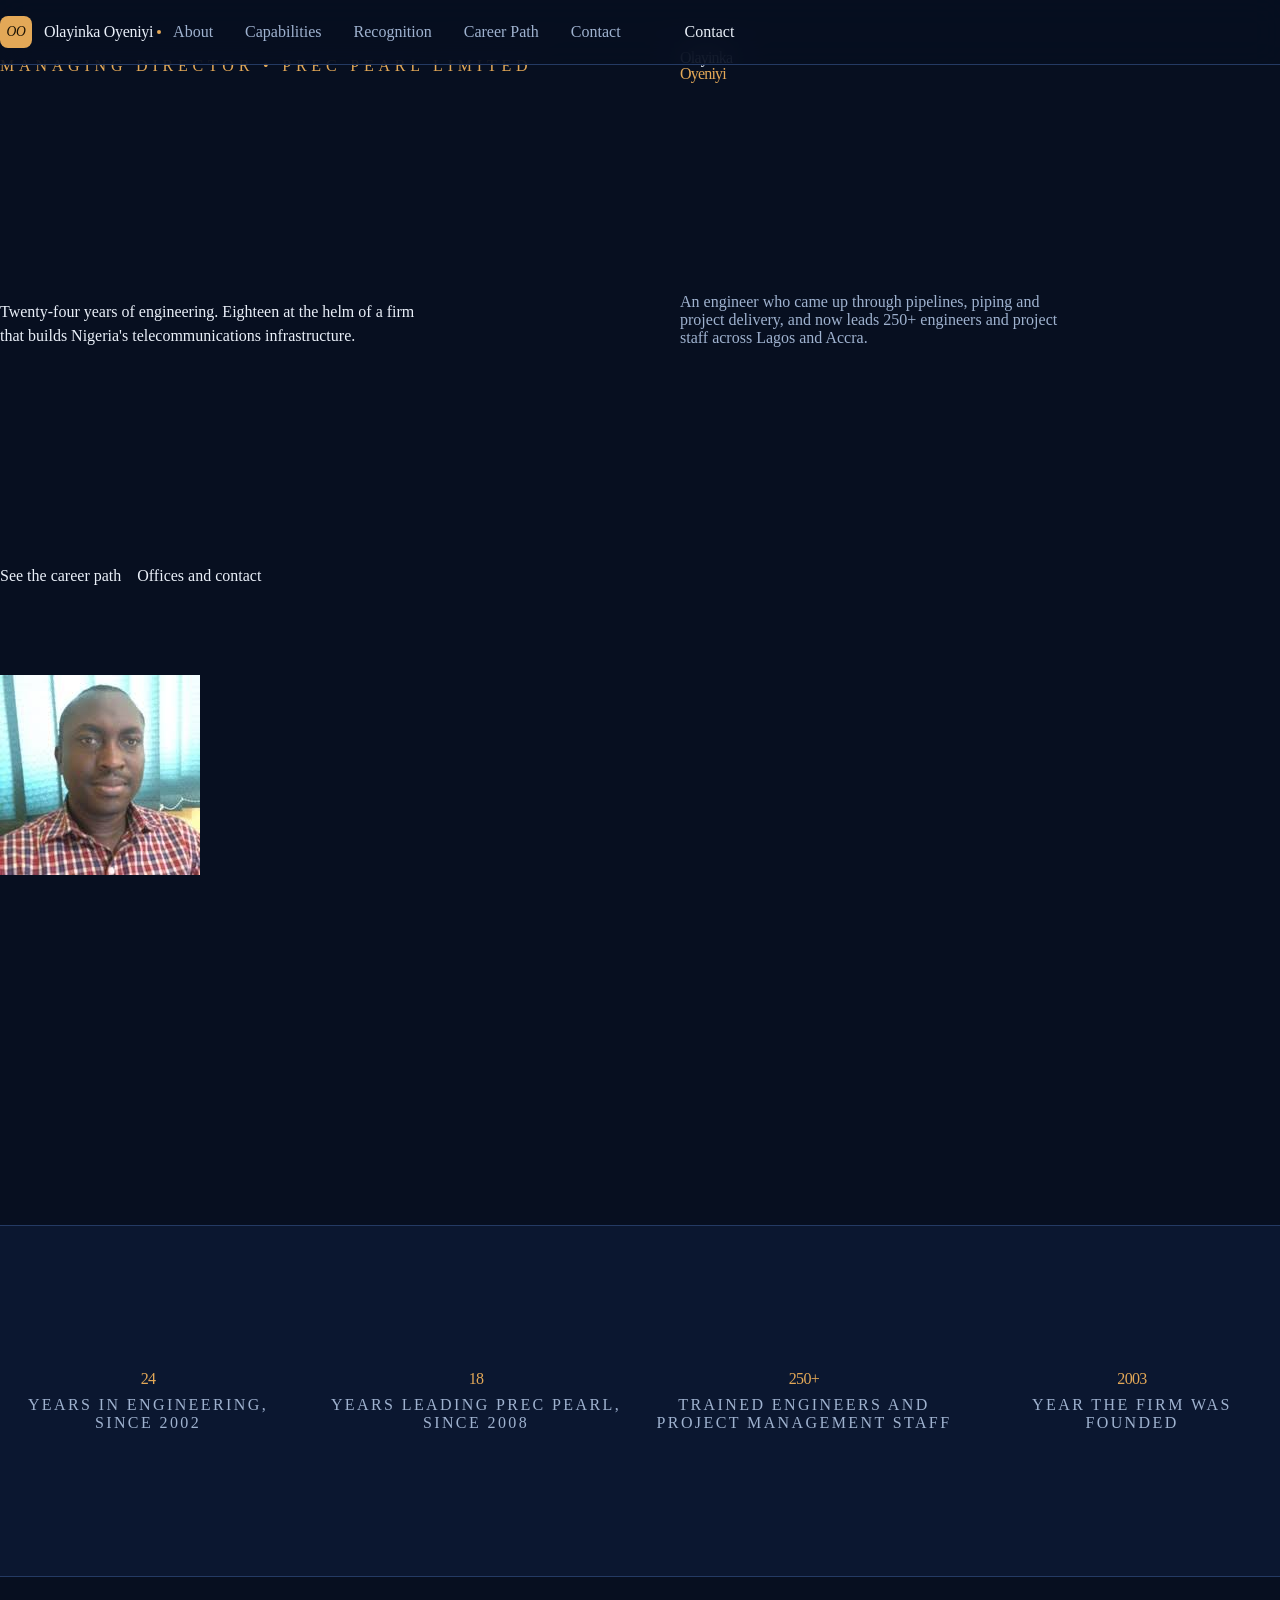
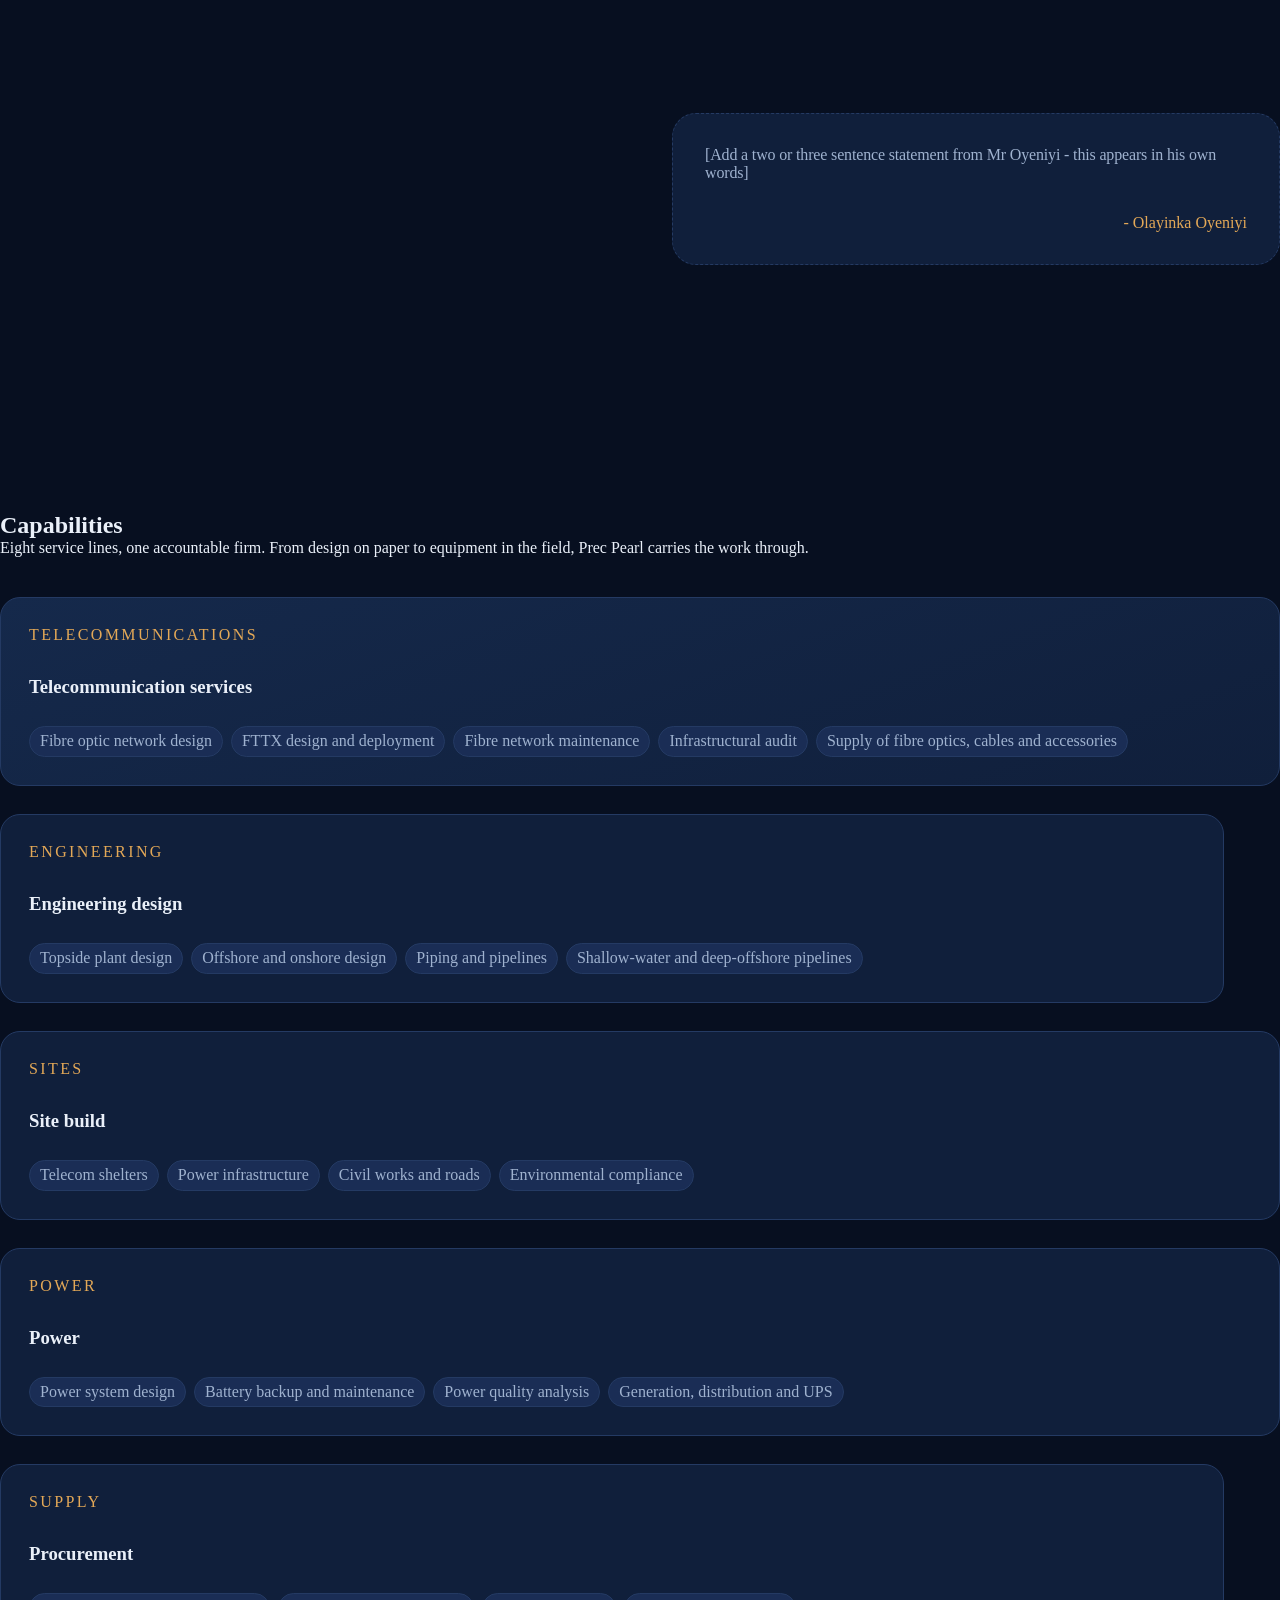
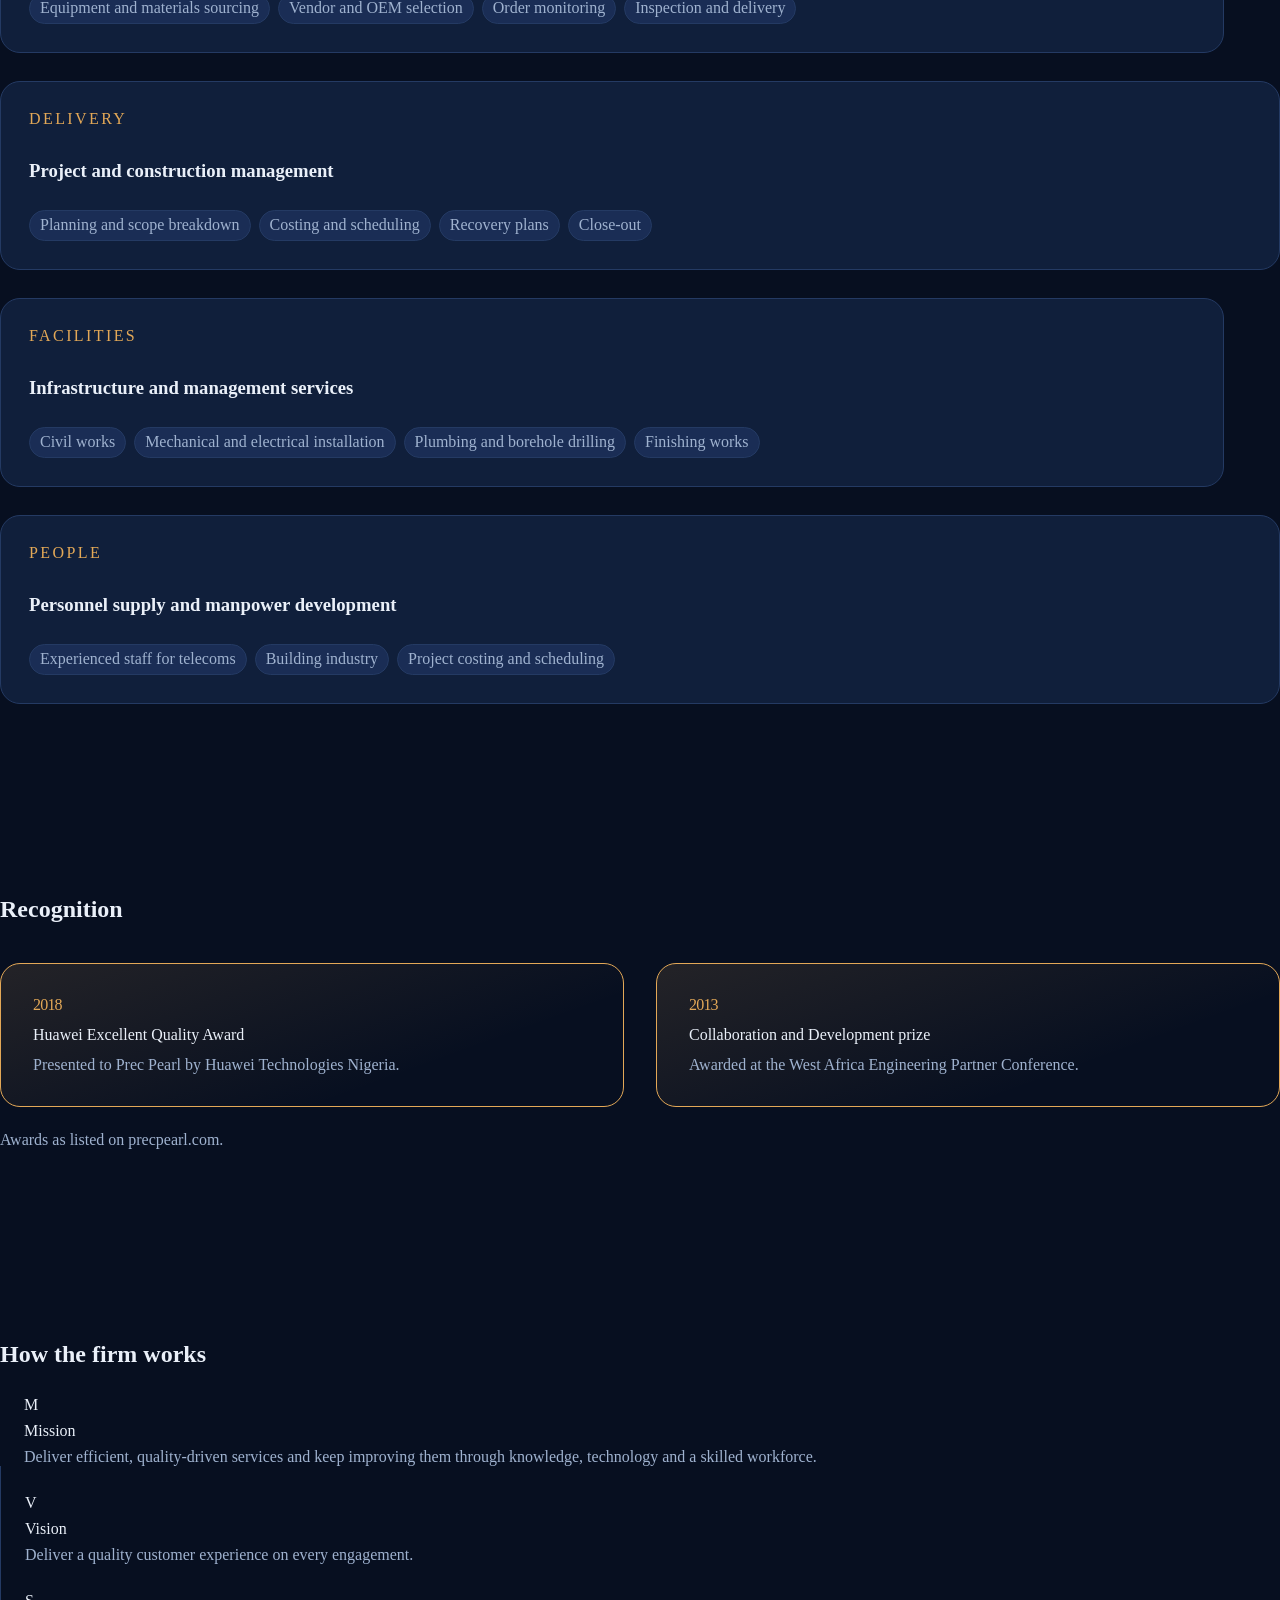
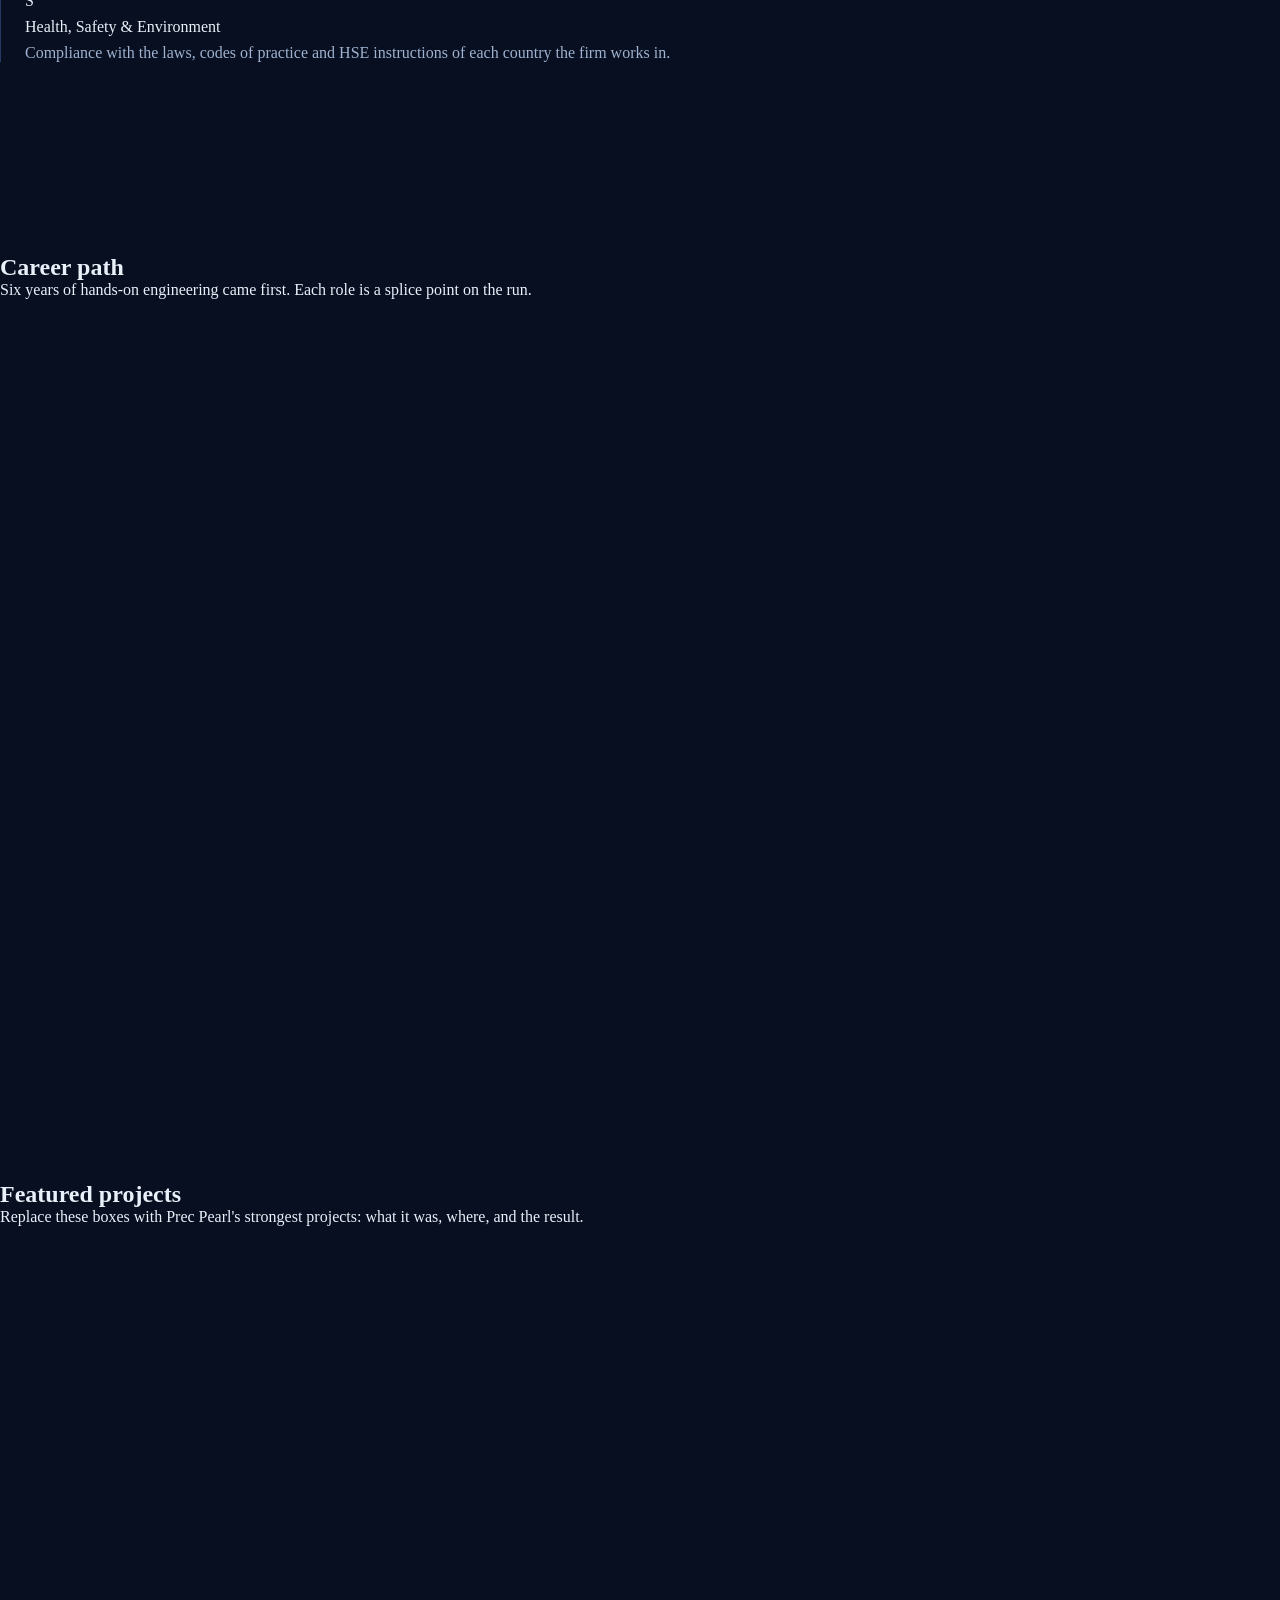
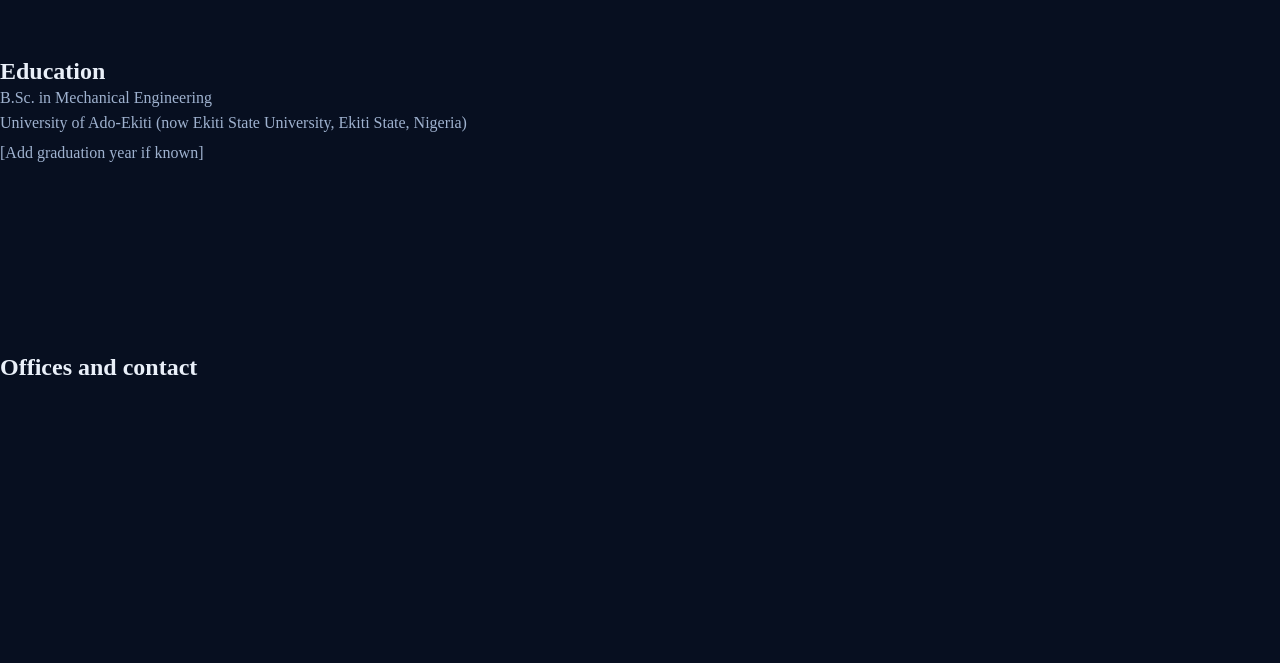
==== index.html @ 696977da "Oyeniyi Portfolio - Premium executive portfolio for Olayinka Oyeniyi, Managing Director of Prec Pear" ====
<!DOCTYPE html>
<html lang="en">
<head>
<meta charset="UTF-8">
<meta name="viewport" content="width=device-width, initial-scale=1.0, viewport-fit=cover">
<title>Olayinka Oyeniyi - Managing Director, Prec Pearl Limited</title>
<meta name="description" content="Olayinka Oyeniyi, Managing Director of Prec Pearl Limited - ISO-certified indigenous Nigerian engineering firm founded in 2003, delivering telecommunications, infrastructure and engineering services">
<link rel="preconnect" href="https://fonts.googleapis.com">
<link rel="preconnect" href="https://fonts.gstatic.com" crossorigin>
<link rel="stylesheet" href="https://fonts.googleapis.com/css2?family=Bricolage+Grotesque:opsz,wght@12..96,500;12..96,700;12..96,800&family=DM+Sans:opsz,wght@9..40,400;9..40,500;9..40,600&family=JetBrains+Mono:wght@400;500&display=swap">
<link rel="stylesheet" href="css/_variables.css">
<link rel="stylesheet" href="css/_base.css">
<link rel="stylesheet" href="css/_layout.css">
</head>
<body>

<!-- Partial: head (included via server-side or build step) -->
<!-- Navigation -->
<header class="site-header">
<nav class="main-nav">
<div class="nav-container">
<a class="nav-brand" href="#home">
<i class="nav-icon">OO</i>Olayinka Oyeniyi
</a>
<ul class="nav-links">
<li><a class="nav-link" href="#about">About</a></li>
<li><a class="nav-link" href="#capabilities">Capabilities</a></li>
<li><a class="nav-link" href="#recognition">Recognition</a></li>
<li><a class="nav-link" href="#career">Career Path</a></li>
<li><a class="nav-link" href="#contact">Contact</a></li>
</ul>
<a class="btn-primary nav-cta" href="#contact">Contact</a>
</div>
</nav>
<div class="scroll-progress"></div>
</header>

<!-- Partial: body (included via server-side or build step) -->

<!-- Hero Section -->
<section class="hero" id="home">
<div class="hero-container">
<div class="hero-badge">Managing Director &bull; Prec Pearl Limited</div>
<h1 class="hero-name">
<span class="name-part">Olayinka</span>
<span class="name-part">Oyeniyi</span>
</h1>
<p class="hero-statement">
Twenty-four years of engineering. Eighteen at the helm of a firm that builds Nigeria's telecommunications infrastructure.
</p>
<p class="hero-role">
An engineer who came up through pipelines, piping and project delivery, and now leads 250+ engineers and project staff across Lagos and Accra.
</p>
<div class="hero-actions">
<a class="btn-action primary" href="#career">See the career path</a>
<a class="btn-action secondary" href="#contact">Offices and contact</a>
</div>
</div>
<div class="hero-portrait">
<img src="assets/portrait.jpg" alt="Olayinka Oyeniyi" loading="lazy">
</div>
</section>

<!-- Figures Band -->
<section class="section figs-band" id="figures">
<div class="section-container">
<div class="figures-grid">
<div class="fig-item">
<b><span data-count="24">24</span></b>
<span class="fig-label">Years in engineering, since 2002</span>
</div>
<div class="fig-item">
<b><span data-count="18">18</span></b>
<span class="fig-label">Years leading Prec Pearl, since 2008</span>
</div>
<div class="fig-item">
<b><span data-count="250">250</span>+</b>
<span class="fig-label">Trained engineers and project management staff</span>
</div>
<div class="fig-item">
<b>2003</b>
<span class="fig-label">Year the firm was founded</span>
</div>
</div>
</div>
</section>

<!-- About Section -->
<section class="section" id="about">
<div class="section-container">
<div class="about-content">
<div class="about-text">
<h2 class="section-subheading">About</h2>
<p>Olayinka Ajibola Oyeniyi began his career in 2002 as a mechanical engineer. Over six years he worked as a project, piping and pipeline engineer across Nigerian oil, gas and energy services companies, then took the lead at <strong>Prec Pearl Limited</strong> in November 2008.</p>
<p>Prec Pearl is an ISO-certified indigenous engineering firm founded in 2003, headquartered in Yaba, Lagos, with an office in Accra, Ghana. It designs, installs, develops and maintains infrastructure, mainly for Nigeria's telecommunications sector.</p>
</div>
<blockquote class="quote-block">
<p class="quote-text">[Add a two or three sentence statement from Mr Oyeniyi - this appears in his own words]</p>
<p class="quote-attribution">- Olayinka Oyeniyi</p>
</blockquote>
</div>
<div class="about-visual">
<div class="portrait-card">
<span class="portrait-initial large">OO</span>
<div class="portrait-badge">Olayinka Oyeniyi<br>Managing Director &middot; Prec Pearl</div>
</div>
</div>
</div>
</section>

<!-- Capabilities Section -->
<section class="section capabilities" id="capabilities">
<div class="section-container">
<h2 class="section-subheading">Capabilities</h2>
<p class="section-lead">Eight service lines, one accountable firm. From design on paper to equipment in the field, Prec Pearl carries the work through.</p>
<div class="bento-grid">
<article class="cap-card cap-lead w7">
<span class="cap-tag">Telecommunications</span>
<h3>Telecommunication services</h3>
<ul class="cap-chips">
<li>Fibre optic network design</li>
<li>FTTX design and deployment</li>
<li>Fibre network maintenance</li>
<li>Infrastructural audit</li>
<li>Supply of fibre optics, cables and accessories</li>
</ul>
</article>
<article class="cap-card w5">
<span class="cap-tag">Engineering</span>
<h3>Engineering design</h3>
<ul class="cap-chips">
<li>Topside plant design</li>
<li>Offshore and onshore design</li>
<li>Piping and pipelines</li>
<li>Shallow-water and deep-offshore pipelines</li>
</ul>
</article>
<article class="cap-card w7">
<span class="cap-tag">Sites</span>
<h3>Site build</h3>
<ul class="cap-chips">
<li>Telecom shelters</li>
<li>Power infrastructure</li>
<li>Civil works and roads</li>
<li>Environmental compliance</li>
</ul>
</article>
<article class="cap-card w7">
<span class="cap-tag">Power</span>
<h3>Power</h3>
<ul class="cap-chips">
<li>Power system design</li>
<li>Battery backup and maintenance</li>
<li>Power quality analysis</li>
<li>Generation, distribution and UPS</li>
</ul>
</article>
<article class="cap-card w5">
<span class="cap-tag">Supply</span>
<h3>Procurement</h3>
<ul class="cap-chips">
<li>Equipment and materials sourcing</li>
<li>Vendor and OEM selection</li>
<li>Order monitoring</li>
<li>Inspection and delivery</li>
</ul>
</article>
<article class="cap-card w7">
<span class="cap-tag">Delivery</span>
<h3>Project and construction management</h3>
<ul class="cap-chips">
<li>Planning and scope breakdown</li>
<li>Costing and scheduling</li>
<li>Recovery plans</li>
<li>Close-out</li>
</ul>
</article>
<article class="cap-card w5">
<span class="cap-tag">Facilities</span>
<h3>Infrastructure and management services</h3>
<ul class="cap-chips">
<li>Civil works</li>
<li>Mechanical and electrical installation</li>
<li>Plumbing and borehole drilling</li>
<li>Finishing works</li>
</ul>
</article>
<article class="cap-card w7">
<span class="cap-tag">People</span>
<h3>Personnel supply and manpower development</h3>
<ul class="cap-chips">
<li>Experienced staff for telecoms</li>
<li>Building industry</li>
<li>Project costing and scheduling</li>
</ul>
</article>
</div>
</section>

<!-- Recognition Section -->
<section class="section recognition" id="recognition">
<div class="section-container">
<h2 class="section-subheading">Recognition</h2>
<div class="awards-grid">
<article class="award-card">
<span class="award-year">2018</span>
<h3>Huawei Excellent Quality Award</h3>
<p>Presented to Prec Pearl by Huawei Technologies Nigeria.</p>
</article>
<article class="award-card">
<span class="award-year">2013</span>
<h3>Collaboration and Development prize</h3>
<p>Awarded at the West Africa Engineering Partner Conference.</p>
</article>
</div>
<p class="award-note">Awards as listed on precpearl.com.</p>
</div>
</section>

<!-- Principles Section -->
<section class="section principles" id="principles">
<div class="section-container">
<h2 class="section-subheading">How the firm works</h2>
<div class.principles-grid>
<div class="principle-card">
<span class="principle-icon">M</span>
<h3>Mission</h3>
<p>Deliver efficient, quality-driven services and keep improving them through knowledge, technology and a skilled workforce.</p>
</div>
<div class="principle-card">
<span class="principle-icon">V</span>
<h3>Vision</h3>
<p>Deliver a quality customer experience on every engagement.</p>
</div>
<div class="principle-card">
<span class="principle-icon">S</span>
<h3>Health, Safety & Environment</h3>
<p>Compliance with the laws, codes of practice and HSE instructions of each country the firm works in.</p>
</div>
</div>
</section>

<!-- Career Section -->
<section class="section career" id="career">
<div class="section-container">
<h2 class="section-subheading">Career path</h2>
<p class="section-lead">Six years of hands-on engineering came first. Each role is a splice point on the run.</p>
<div class="career-timeline">
<article class="timeline-node current">
<time>Nov 2008 – Present</time>
<h3>Managing Director, Prec Pearl Limited</h3>
<p>Leads the firm's telecommunications, fibre and engineering work from Lagos and Accra.</p>
</article>
<article class="timeline-node">
<time>Jun 2007 – Aug 2008</time>
<h3>Pipeline Engineer, Global Oceon</h3>
</article>
<article class="timeline-node">
<time>Apr 2006 – May 2007</time>
<h3>Piping Engineer, DeltaAfrik Engineering</h3>
</article>
<article class="timeline-node">
<time>Feb 2004 – Mar 2006</time>
<h3>Project Engineer, Amazon Energy Limited</h3>
</article>
<article class="timeline-node">
<time>Jul 2003 – Feb 2004</time>
<h3>Project Engineer, Expo Oil Ltd</h3>
</article>
<article class="timeline-node">
<time>Jun 2002 – Feb 2003</time>
<h3>Mechanical Engineer, Turnkey Petroleum Services</h3>
</article>
</div>
</section>

<!-- Projects Section -->
<section class="section projects" id="projects">
<div class="section-container">
<h2 class="section-subheading">Featured projects</h2>
<p class="section-lead">Replace these boxes with Prec Pearl's strongest projects: what it was, where, and the result.</p>
<div class="projects-grid">
<article class="project-slot placeholder">
<span class="proj-label">Project 1</span>
<h3 class="proj-name">[Project name]</h3>
<p class="proj-desc">[Client, location, scope, and one result with a number, such as kilometres of fibre laid or sites powered.]</p>
</article>
<article class="project-slot placeholder">
<span class="proj-label">Project 2</span>
<h3 class="proj-name">[Project name]</h3>
<p class="proj-desc">[Client, location, scope, and one result with a number.]</p>
</article>
<article class="project-slot placeholder">
<span class="proj-label">Project 3</span>
<h3 class="proj-name">[Project name]</h3>
<p class="proj-desc">[Client, location, scope, and one result with a number.]</p>
</article>
</div>
</section>

<!-- Education Section -->
<section class="section education" id="education">
<div class="section-container">
<h2 class="section-subheading">Education</h2>
<p>B.Sc. in Mechanical Engineering<br>
University of Ado‑Ekiti (now Ekiti State University, Ekiti State, Nigeria)</p>
<p class="education-note">[Add graduation year if known]</p>
</div>
</section>

<!-- Contact Section -->
<section class="section contact" id="contact">
<div class="section-container">
<h2 class="section-subheading">Offices and contact</h2>
<div class="contact-grid">
<div class="contact-card">
<h3>Headquarters</h3>
<p>51 Hughes Avenue, Alagomeji, Yaba, Lagos</p>
<p><a class="contact-phone" href="tel:+2348033610488">+234 803 361 0488</a><br><a class="contact-phone" href="tel:+23412932842">+234 01 2932842</a></p>
</div>
<div class="contact-card">
<h3>West Africa office</h3>
<p>1st Floor, Essar Plaza, F 521/1 Fifth Lane, Osu, Accra</p>
<p><a class="contact-phone" href="tel:+233503239384">+233 503 239 384</a></p>
</div>
<div class="contact-details">
<p><strong>Company email:</strong> <a href="mailto:precpearl@precpearl.com">precpearl@precpearl.com</a></p>
<p><strong>Website:</strong> <a href="https://www.precpearl.com/" target="_blank" rel="noopener">precpearl.com</a></p>
</div>
</div>
</section>
</body>
<script src="js/_init.js"></script>
</html>
---- css/_variables.css ----
/* CSS Variables / Design System */
:root {
  /* Colors - Dark mode (primary) */
  --bg: #070f20;
  --bg-alt: #0b1730;
  --panel: #101f3b;
  --panel-hi: #15294b;
  --line: #243a63;
  --fg: #eaf0f9;
  --muted: #9fb2cf;
  --accent: #e3a857;
  --accent-ink: #1b1204;
  --accent-soft: rgba(227, 168, 87, .13);
  --glow: rgba(227, 168, 87, .22);
  --surface: #1a2d55;
  --border: #3a5a8c;

  /* === TYPOGRAPHY SCALE === */
  --type-scale-1: 0.75rem;     /* 12px - captions, meta */
  --type-scale-2: 0.8125rem;  /* 13px - small body */
  --type-scale-3: 0.875rem;   /* 14px - body default */
  --type-scale-4: 1rem;       /* 16px - paragraph base */
  --type-scale-5: 1.125rem;   /* 18px - lead paragraphs */
  --type-scale-6: 1.25rem;    /* 20px - subheadings */
  --type-scale-7: 1.5rem;     /* 24px - section headings */
  --type-scale-8: 1.875rem;   /* 30px - major headings */
  --type-scale-9: 2.25rem;    /* 36px - hero headings */
  --type-scale-10: 3rem;      /* 48px - display headings */

/* Line heights per type scale */
  --line-1: 1.4;              /* captions */
  --line-2: 1.5;              /* small body */
  --line-3: 1.55;             /* body default */
  --line-4: 1.6;              /* paragraph base */
  --line-5: 1.65;             /* lead paragraphs */
  --line-6: 1.7;              /* subheadings */
  --line-7: 1.8;              /* major headings */
  --line-8: 1.9;              /* hero headings */

/* Derived typography classes */
  --type-caption: var(--type-scale-1) var(--line-1);
  --type-body1: var(--type-scale-4) var(--line-4);
  --type-body2: var(--type-scale-3) var(--line-3);
  --type-heading1: var(--type-scale-8) var(--line-7);
  --type-heading2: var(--type-scale-7) var(--line-6);
  --type-heading3: var(--type-scale-6) var(--line-6);

/* Font families */
  --font-display: "Bricolage Grotesque", "Segoe UI", system-ui, sans-serif;
  --font-body: "DM Sans", "Segoe UI", system-ui, sans-serif;
  --font-mono: "JetBrains Mono", ui-monospace, "SFMono-Regular", Menlo, monospace;

/* Layout scales */
  --header-height: 72px;
  --nav-height: 64px;
  --section-padding: 96px 0;

/* Transition */
  --transition-base: .25s cubic-bezier(.22, 1, .36, 1);
  --transition-fast: .15s ease;
  --transition-slow: .6s cubic-bezier(.22, 1, .36, 1);
}

/* Light mode */
@media (color-scheme: light) {
  :root {
    --bg: #f3f6fb;
    --bg-alt: #e8edf5;
    --panel: #ffffff;
    --panel-hi: #f7f9fd;
    --line: #c7d2e3;
    --fg: #0c1a33;
    --muted: #46587a;
    --accent: #8f5300;
    --accent-ink: #ffffff;
    --accent-soft: rgba(143, 83, 0, .1);
    --glow: rgba(143, 83, 0, .16);
    --fg: #0c1a33;
    --surface: #f0f3f8;
    --border: #d0d8e0;
  }
}
---- css/_base.css ----
/* ==========================================================
   Reset & Base
   ========================================================== */
* { box-sizing: border-box; margin: 0; padding: 0; }
html { scroll-behavior: smooth; }
body {
  font: var(--type-scale-3) var(--line-3) var(--font-body);
  background: var(--bg);
  color: var(--fg);
  -webkit-font-smoothing: antialiased;
  overflow-x: hidden;
  color-scheme: dark;
}
a { color: inherit; text-decoration: none; }
:focus-visible { outline: 2px solid var(--accent); outline-offset: 3px; border-radius: 4px; }
img { max-width: 100%; display: block; }

/* ==========================================================
   Utility Classes
   ========================================================== */
.wrap { width: 100%; max-width: 1300px; margin: 0 auto; padding: 0 clamp(16px, 4vw, 32px); }

.type-display1 { font: var(--type-scale-10) var(--line-8); }
.type-display2 { font: var(--type-scale-9) var(--line-8); }
.type-heading1 { font: var(--type-scale-8) var(--line-7); }
.type-heading2 { font: var(--type-scale-7) var(--line-6); }
.type-heading3 { font: var(--type-scale-6) var(--line-6); }
.type-body1 { font: var(--type-scale-4) var(--line-4); }
.type-body2 { font: var(--type-scale-3) var(--line-3); }
.type-caption { font: var(--type-caption); text-transform: uppercase; letter-spacing: .15em; }
.type-meta { font: var(--type-scale-2) var(--line-2); color: var(--muted); }

/* Sections */
.section { padding: var(--section-padding); }
.section .wrap { padding: 0 clamp(20px, 4vw, 32px); }

/* Links */
a:hover { color: var(--accent); }

/* Buttons */
.btn { font: var(--type-scale-5) var(--line-5); padding: 14px 28px; border-radius: 999px; border: 1px solid var(--line); transition: var(--transition-base); display: inline-flex; align-items: center; gap: 8px; }
.btn:hover { transform: translateY(-3px); border-color: var(--accent); }
.btn.primary { background: var(--accent); color: var(--accent-ink); border-color: var(--accent); }
.btn.primary:hover { box-shadow: 0 16px 48px var(--glow); }
.btn.secondary { color: var(--fg); border-color: var(--muted); }
.btn.secondary:hover { color: var(--accent); border-color: var(--accent); }
---- css/_layout.css ----
/* ==========================================================
   Navigation
   ========================================================== */
.site-header {
  position: fixed;
  top: 0;
  width: 100%;
  background: rgba(7, 15, 32, .85);
  backdrop-filter: blur(16px);
  z-index: 1000;
  border-bottom: 1px solid var(--line);
  transition: background var(--transition-base);
}
.site-header.scrolled { background: rgba(7, 15, 32, .95); }
.main-nav { display: flex; height: var(--nav-height); align-items: center; justify-content: space-between; }
.nav-container { display: flex; align-items: center; gap: clamp(12px, 3vw, 20px); }
.nav-brand { font: var(--type-heading2) var(--line-7); letter-spacing: -.02em; display: flex; align-items: center; gap: clamp(8px, 2vw, 12px); position: relative; }
.nav-brand::after {
  content: "";
  position: absolute;
  right: -8px;
  top: 50%;
  transform: translateY(-50%);
  width: 4px;
  height: 4px;
  background: var(--accent);
  border-radius: 50%;
}
.nav-icon { width: 32px; height: 32px; display: grid; place-items: center; background: var(--accent); color: var(--accent-ink); border-radius: 8px; font-size: .85rem; }
.nav-links { display: flex; gap: clamp(24px, 4vw, 32px); list-style: none; }
.nav-link { font: var(--type-body1) var(--line-5); color: var(--muted); position: relative; padding-bottom: 2px; transition: color var(--transition-fast); }
.nav-link::after {
  content: "";
  position: absolute;
  left: 0;
  bottom: -4px;
  width: 0;
  height: 2px;
  background: var(--accent);
  transition: width var(--transition-base);
}
.nav-link:hover { color: var(--fg); }
.nav-link:hover::after { width: 100%; }
.nav-cta { font: var(--type-body1) var(--line-5); padding: 12px 24px; border-radius: 999px; margin-left: clamp(12px, 3vw, 20px); transition: var(--transition-base); }
.nav-cta:hover { background: var(--accent); color: var(--accent-ink); border-color: var(--accent); }

/* Scroll progress */
.scroll-progress {
  position: fixed;
  top: 0;
  left: 0;
  height: 3px;
  background: var(--accent);
  z-index: 999;
  width: 0%;
  transition: width .1s ease-out;
}

/* ==========================================================
   Hero Section
   ========================================================== */
.hero { padding-top: env(safe-area-inset-top, 72px); overflow: hidden; position: relative; }
.hero::before { content: ""; position: absolute; inset: 0; background: var(--bg); z-index: -1; }
.hero-container {
  min-height: 75vh;
  display: grid;
  grid-template-columns: 1fr 1fr;
  gap: clamp(40px, 8vw, 80px);
  align-items: center;
  padding-bottom: 40px;
}
.hero-badge { font: var(--type-caption); letter-spacing: .3em; text-transform: uppercase; color: var(--accent); margin-bottom: clamp(20px, 4vw, 32px); display: inline-block; }
.hero-name { font: var(--type-heading1) var(--line-8); letter-spacing: -.05em; margin-bottom: clamp(24px, 5vw, 32px); line-height: 1; }
.hero-name .name-part { display: block; }
.hero-name .name-part:last-child { color: var(--accent); }
.hero-statement { font: var(--type-body1) var(--line-5); max-width: clamp(40ch, 70%, 52ch); margin-bottom: clamp(24px, 4vw, 32px); line-height: 1.5; }
.hero-role { font: var(--type-body2) var(--line-4); color: var(--muted); max-width: clamp(42ch, 65%, 56ch); margin-bottom: clamp(32px, 5vw, 40px); }
.hero-actions { display: flex; gap: clamp(12px, 3vw, 16px); flex-wrap: wrap; }
.hero-portrait { position: relative; aspect-ratio: 4 / 5; max-width: clamp(360px, 60vw, 440px); justify-self: end; }
.portrait-initial { font: var(--type-heading1) var(--line-8); letter-spacing: -.08em; color: transparent; -webkit-text-stroke: 2px var(--accent); width: 100%; height: 100%; object-fit: cover; }
.portrait-badge { position: absolute; bottom: 0; left: 50%; transform: translateX(-50%); border-radius: clamp(16px, 4vw, 22px); background: linear-gradient(160deg, var(--panel-hi), var(--panel)); border: 1px solid var(--line); padding: clamp(12px, 3vw, 20px) clamp(16px, 4vw, 24px); backdrop-filter: blur(10px); font: var(type-body1) var(--line-4); text-align: center; min-width: 180px; }
.portrait-badge b { display: block; color: var(--fg); }

/* ==========================================================
   Figures Band
   ========================================================== */
.figs-band { background: var(--bg-alt); border-top: 1px solid var(--line); border-bottom: 1px solid var(--line); }
.figures-grid { display: grid; grid-template-columns: repeat(auto-fit, minmax(clamp(140px, 20vw, 180px), 1fr)); gap: clamp(24px, 4vw, 32px); padding: clamp(32px, 6vw, 48px) 0; }
.fig-item { text-align: center; }
.fig-item b { font: var(--type-heading1) var(--line-8); letter-spacing: -.04em; color: var(--accent); display: block; margin-bottom: clamp(4px, 1vw, 8px); }
.fig-label { font: var(--type-caption); color: var(--muted); text-transform: uppercase; letter-spacing: .15em; margin-top: 4px; }

/* ==========================================================
   About Section
   ========================================================== */
.about-content { display: grid; grid-template-columns: 1fr 1fr; gap: clamp(40px, 6vw, 64px); align-items: start; }
.about-content > * { opacity: 0; transform: translateY(20px); transition: var(--transition-base); }
.about-content.loaded > * { opacity: 1; transform: none; }
.about-text h2 { font: var(--type-heading2) var(--line-6); margin-bottom: clamp(20px, 3vw, 28px); color: var(--fg); }
.about-text h2 span { color: var(--accent); }
.about-text p { font: var(--type-body1) var(--line-4); margin-bottom: 20px; color: var(--muted); line-height: 1.7; }
.about-text p:last-child { margin-bottom: 0; }
.quote-block { margin-top: clamp(32px, 5vw, 40px); padding: clamp(24px, 4vw, 32px); background: var(--panel); border: 1px dashed var(--line); border-radius: clamp(18px, 4vw, 24px); display: grid; gap: clamp(16px, 3vw, 20px); align-content: start; }
.quote-text { font: var(--type-body1) var(--line-4); letter-spacing: -.01em; color: var(--muted); }
.quote-attribution { text-align: right; font: var(--type-body2) var(--line-3); color: var(--accent); margin-top: 12px; }
.portrait-card { text-align: center; opacity: 0; transform: translateY(20px); transition: var(--transition-base); }
.portrait-card.loaded { opacity: 1; transform: none; }
.portrait-initial.large { font: var(--type-heading1) var(--line-8); }
.portrait-badge { margin: 0 auto; min-width: 200px; }

/* ==========================================================
   Capabilities
   ========================================================== */
.bento-grid { display: grid; grid-template-columns: repeat(auto-fit, minmax(clamp(280px, 35vw, 340px), 1fr)); gap: clamp(20px, 4vw, 28px); margin-top: clamp(32px, 5vw, 40px); }
.cap-card { background: var(--panel); border: 1px solid var(--line); border-radius: clamp(16px, 4vw, 20px); padding: clamp(24px, 4vw, 28px); display: grid; gap: clamp(12px, 3vw, 16px); align-content: start; opacity: 0; transform: translateY(20px) scale(0.98); transition: var(--transition-base); }
.cap-card:hover { transform: translateY(-6px) scale(1.02); border-color: var(--accent); box-shadow: 0 20px 56px -12px var(--glow); }
.cap-card.w7 { grid-column: span 7; }
.cap-card.w5 { grid-column: span 5; }
.cap-card.cap-lead { background: linear-gradient(160deg, var(--panel-hi), var(--panel)); }
.cap-tag { font: var(--type-caption); letter-spacing: .15em; color: var(--accent); text-transform: uppercase; margin-bottom: clamp(12px, 3vw, 16px); display: inline-block; }
.cap-chips { display: flex; flex-wrap: wrap; gap: clamp(4px, 1vw, 8px); margin-top: 12px; padding: 0; list-style: none; }
.cap-chips li { font-size: var(--type-caption); color: var(--muted); background: var(--surface); border: 1px solid var(--line); border-radius: 999px; padding: 4px 10px; line-height: 1.3; }

/* ==========================================================
   Recognition
   ========================================================== */
.awards-grid { display: grid; grid-template-columns: repeat(auto-fit, minmax(clamp(260px, 40vw, 320px), 1fr)); gap: clamp(24px, 4vw, 32px); margin-top: clamp(32px, 5vw, 40px); }
.award-card { background: linear-gradient(160deg, var(--accent-soft), transparent 70%); border: 1px solid var(--accent); border-radius: clamp(16px, 4vw, 20px); padding: clamp(28px, 4vw, 32px); display: grid; gap: 12px; opacity: 0; transform: translateY(20px) scale(0.95); transition: var(--transition-base); }
.award-card:hover { transform: translateY(-4px) scale(1.02); }
.award-year { font: var(--type-heading1) var(--line-8); letter-spacing: -.05em; color: var(--accent); display: block; }
.award-card h3 { font: var(--type-body2) var(--line-4); }
.award-card p { color: var(--muted); font-size: var(--type-caption); }
.award-note { margin-top: clamp(20px, 3vw, 24px); font: var(--type-caption); color: var(--muted); }

/* ==========================================================
   Principles
   ========================================================== */
.principles-grid { display: grid; grid-template-columns: repeat(auto-fit, minmax(clamp(240px, 30vw, 280px), 1fr)); gap: 0; border-top: 1px solid var(--line); padding-top: 24px; }
.principle-card { padding: 28px 24px 0; display: grid; gap: 8px; align-content: start; opacity: 0; transform: translateY(16px) scale(0.96); transition: var(--transition-base); }
.principle-card:hover { transform: translateY(-4px) scale(1.02); }
.principle-card + div { border-left: 1px solid var(--line); padding-left: 24px; }
.principle-card h3 { font: var(--type-body2) var(--line-4); color: var(--fg); }
.principle-card p { color: var(--muted); font-size: var(--type-caption); }

/* ==========================================================
   Career Timeline
   ========================================================== */
.career-timeline { max-width: 960px; margin: 0 auto; position: relative; padding-left: 40px; opacity: 0; transform: translateY(20px) scale(0.98); transition: var(--transition-base); }
.career-timeline.loaded { opacity: 1; transform: none; }
.career-timeline::before { content: ""; position: absolute; left: 20px; top: 0; bottom: 0; width: 2px; background: linear-gradient(var(--accent), var(--line) 22%, var(--line)); }
.timeline-node { position: relative; margin-bottom: 36px; padding-bottom: 28px; opacity: 0; transform: translateY(16px) scale(0.96); transition: var(--transition-base); }
.timeline-node.current { animation: pulse-node 2s ease-in-out infinite; }
.timeline-node.current::before { content: ""; position: absolute; left: -26px; top: 8px; width: 14px; height: 14px; border-radius: 50%; background: var(--accent); box-shadow: 0 0 0 8px var(--accent-soft); }
.timeline-node time { font: var(--type-caption); letter-spacing: .1em; color: var(--muted); text-transform: uppercase; display: block; margin-bottom: 12px; }
.timeline-node h3 { font: var(--type-body2) var(--line-4); }
.timeline-node p { color: var(--muted); font-size: var(--type-caption); }
@keyframes pulse-node { 0%, 100% { opacity: 1; } 50% { opacity: .7; } }

/* ==========================================================
   Projects
   ========================================================== */
.projects-grid { display: grid; grid-template-columns: repeat(auto-fit, minmax(clamp(280px, 45vw, 360px), 1fr)); gap: 24px; margin-top: clamp(32px, 5vw, 40px); opacity: 0; transform: translateY(20px); transition: var(--transition-base); }
.projects-grid.loaded { opacity: 1; transform: none; }
.project-slot { border: 1.5px dashed var(--line); border-radius: clamp(16px, 4vw, 20px); padding: 32px 24px; display: grid; gap: 12px; align-content: start; min-height: 200px; opacity: 0; transform: translateY(12px) scale(0.98); transition: var(--transition-base); }
.project-slot:hover { border-color: var(--accent); }
.project-slot .proj-label { font: var(--type-caption); color: var(--muted); text-transform: uppercase; letter-spacing: .1em; margin-bottom: 8px; }
.project-slot .proj-name { font: var(--type-body2) var(--line-4); margin-bottom: 8px; }
.project-slot .proj-desc { color: var(--muted); font-size: var(--type-caption); line-height: 1.5; }

/* ==========================================================
   Education
   ========================================================== */
.education { max-width: 600px; }
.education p { font: var(--type-body1) var(--line-4); color: var(--muted); line-height: 1.6; }
.education p br { display: block; margin-top: 8px; }
.education .education-note { font: italic var(--type-caption); color: var(--muted); margin-top: 8px; }

/* ==========================================================
   Contact
   ========================================================== */
.contact-grid { display: grid; grid-template-columns: 2fr 1fr 1fr; gap: clamp(32px, 5vw, 40px); margin-top: clamp(32px, 5vw, 40px); opacity: 0; transform: translateY(20px); transition: var(--transition-base); }
.contact-grid.loaded { opacity: 1; transform: none; }
.contact-card h3 { font: var(--type-heading2) var(--line-6); color: var(--fg); margin-bottom: 20px; }
.contact-card p { font: var(--type-body1) var(--line-4); color: var(--muted); margin-bottom: 16px; line-height: 1.6; }
.contact-card a.contact-phone { color: var(--fg); word-break: break-all; font: var(--type-body1); }
.contact-details p { margin-bottom: 12px; display: flex; align-items: center; gap: 8px; }
.contact-details a { color: var(--accent); word-break: break-all; font: var(--type-body1); }
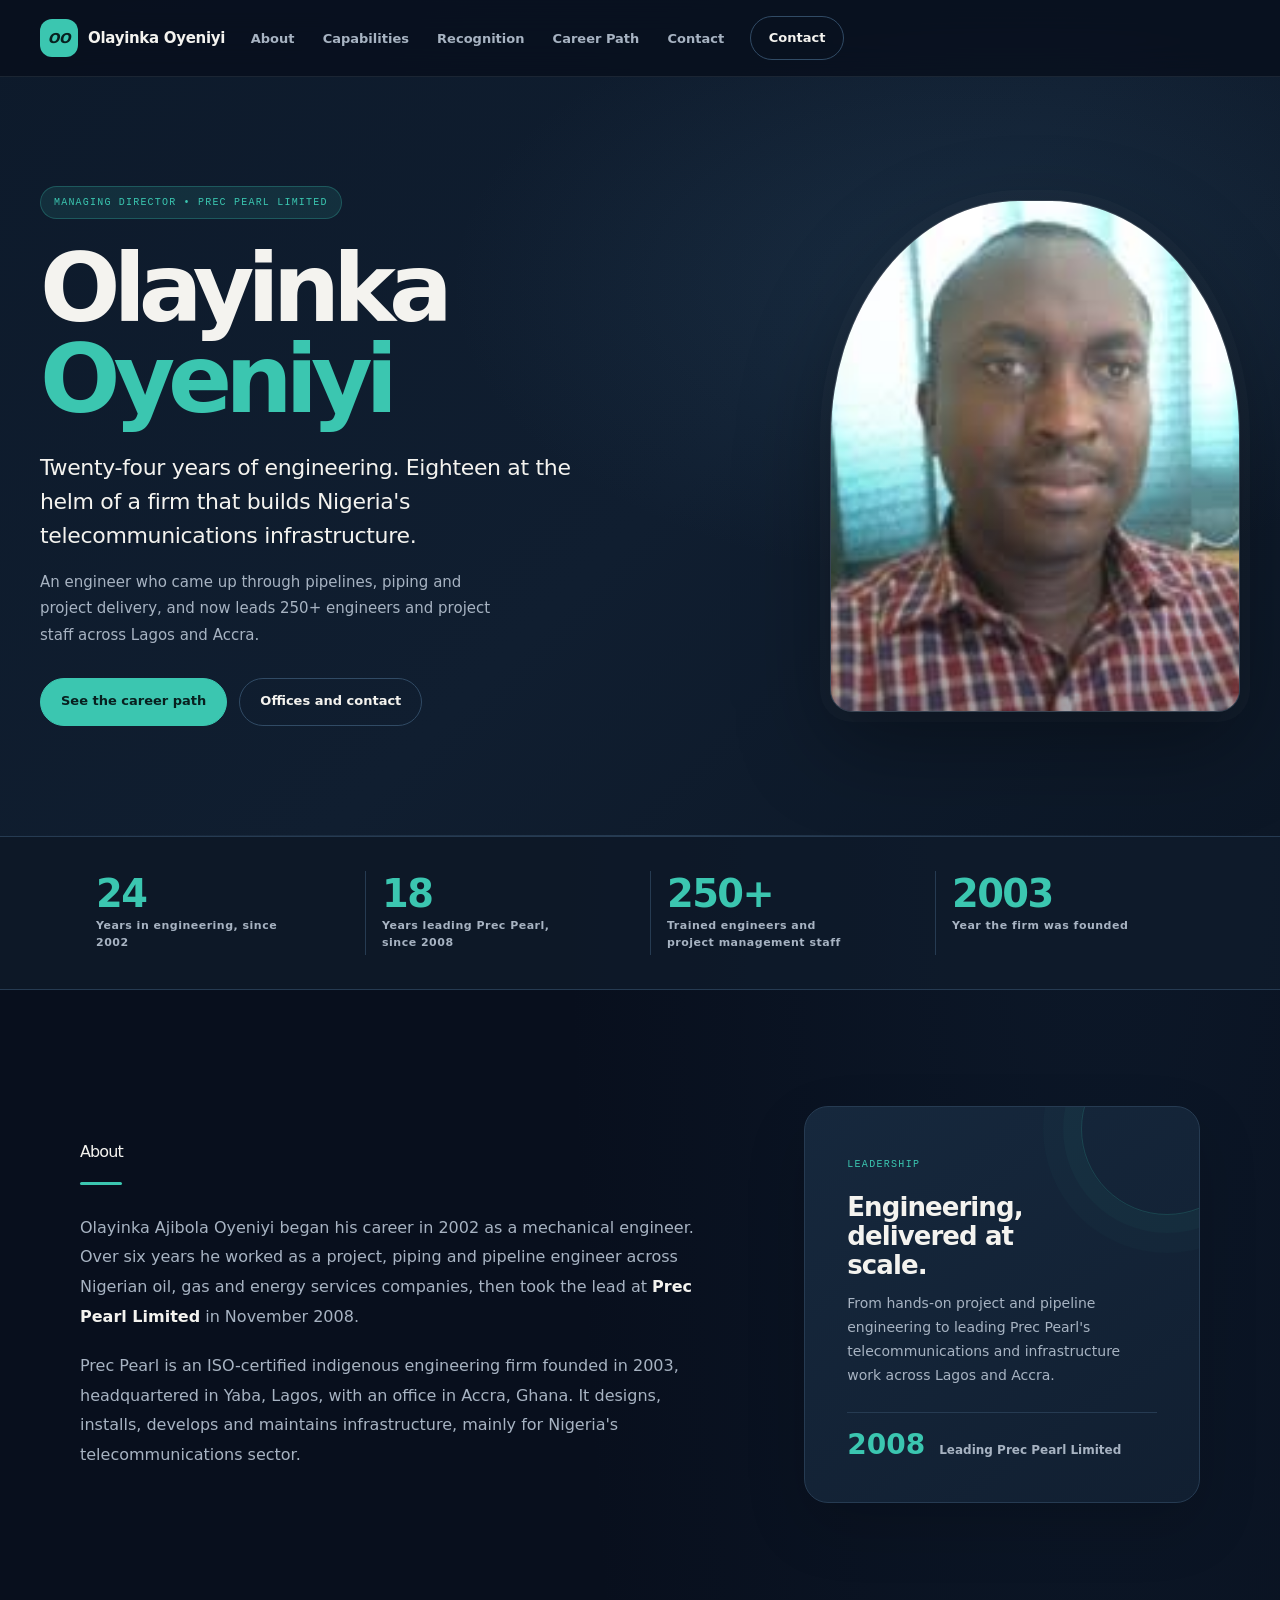
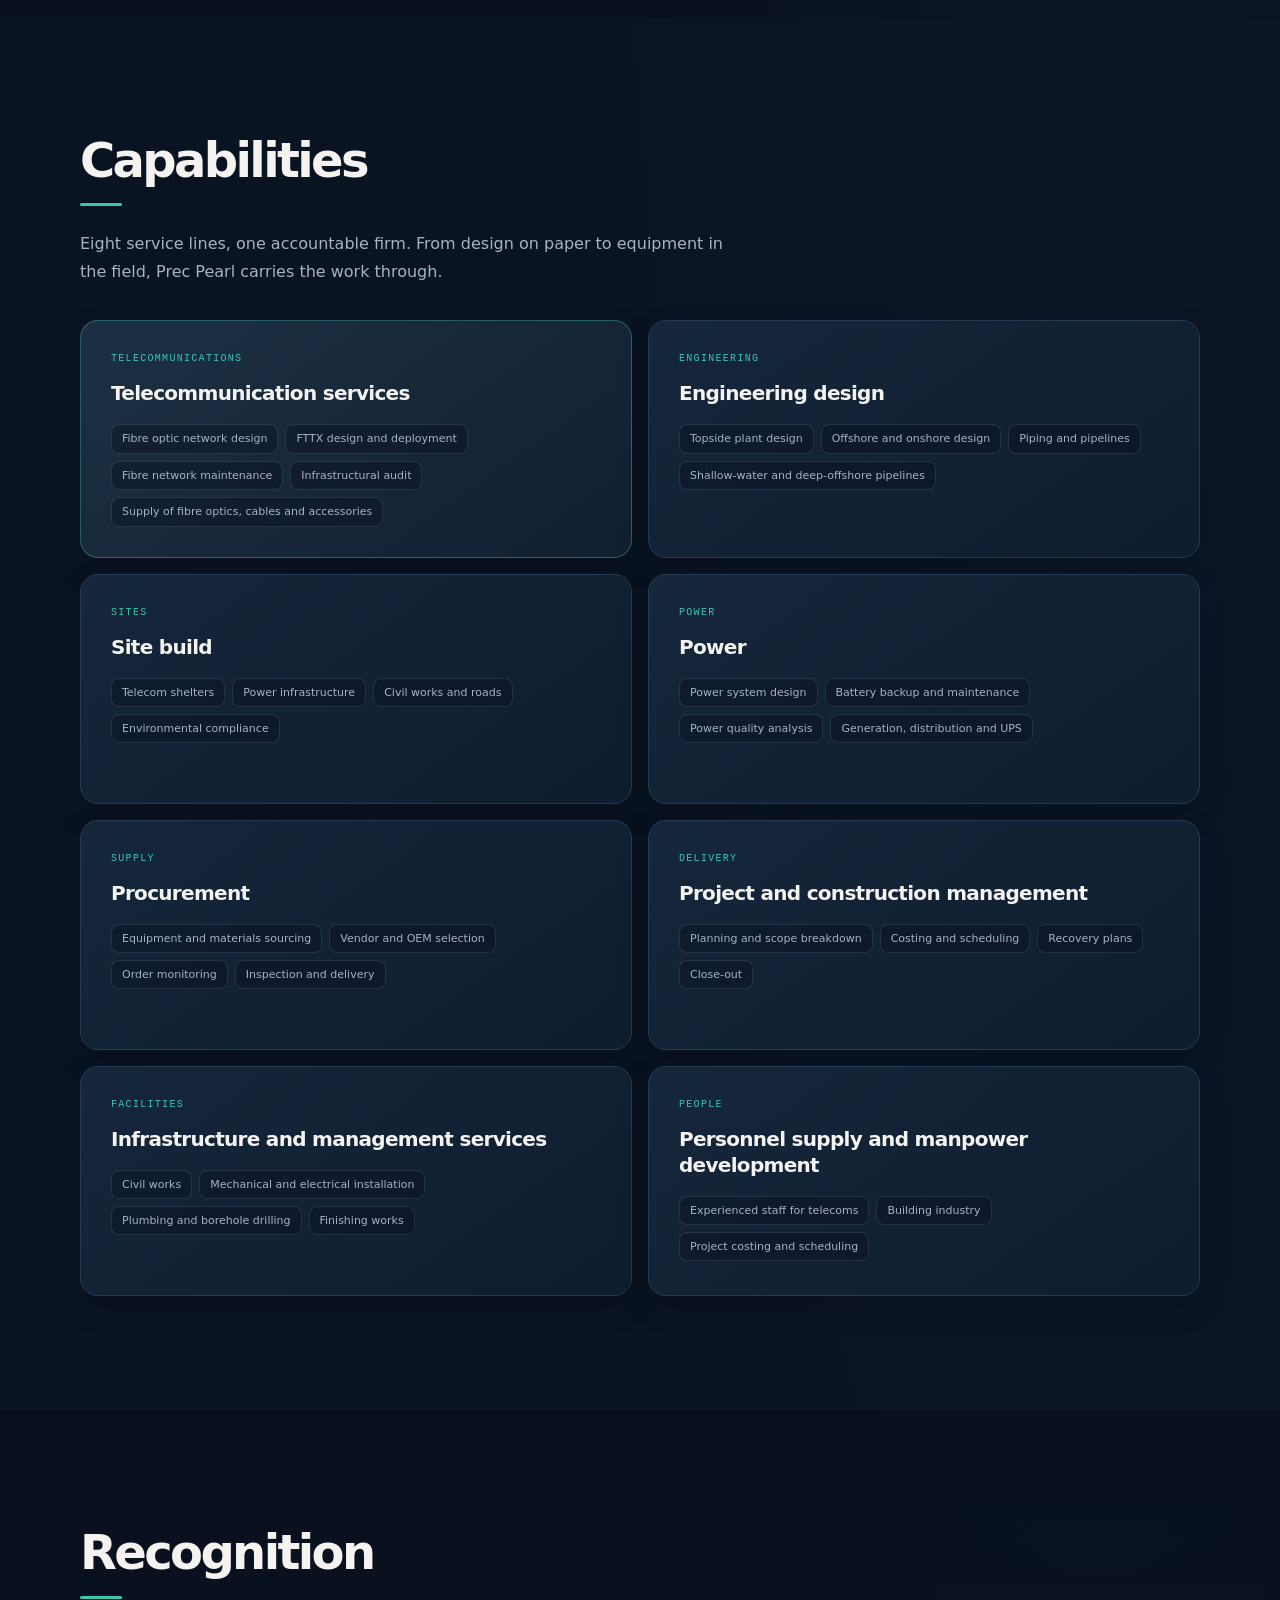
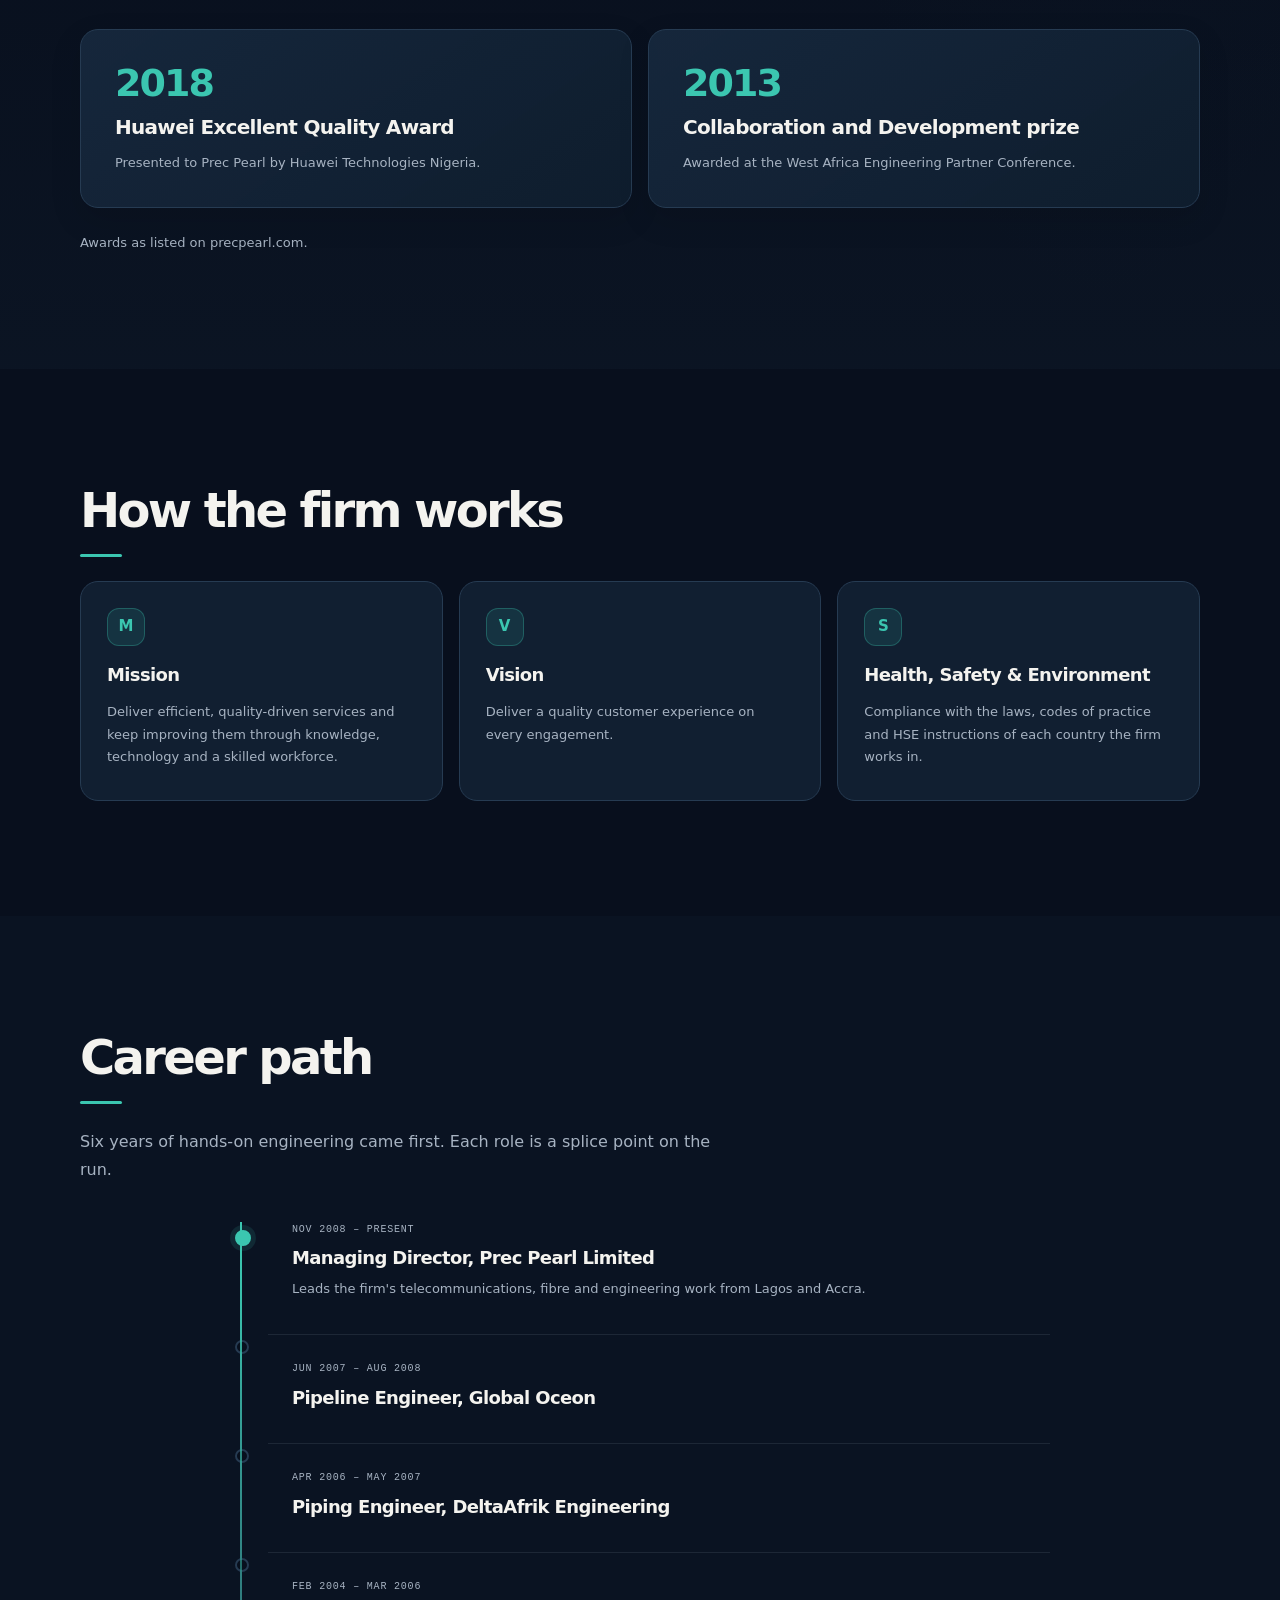
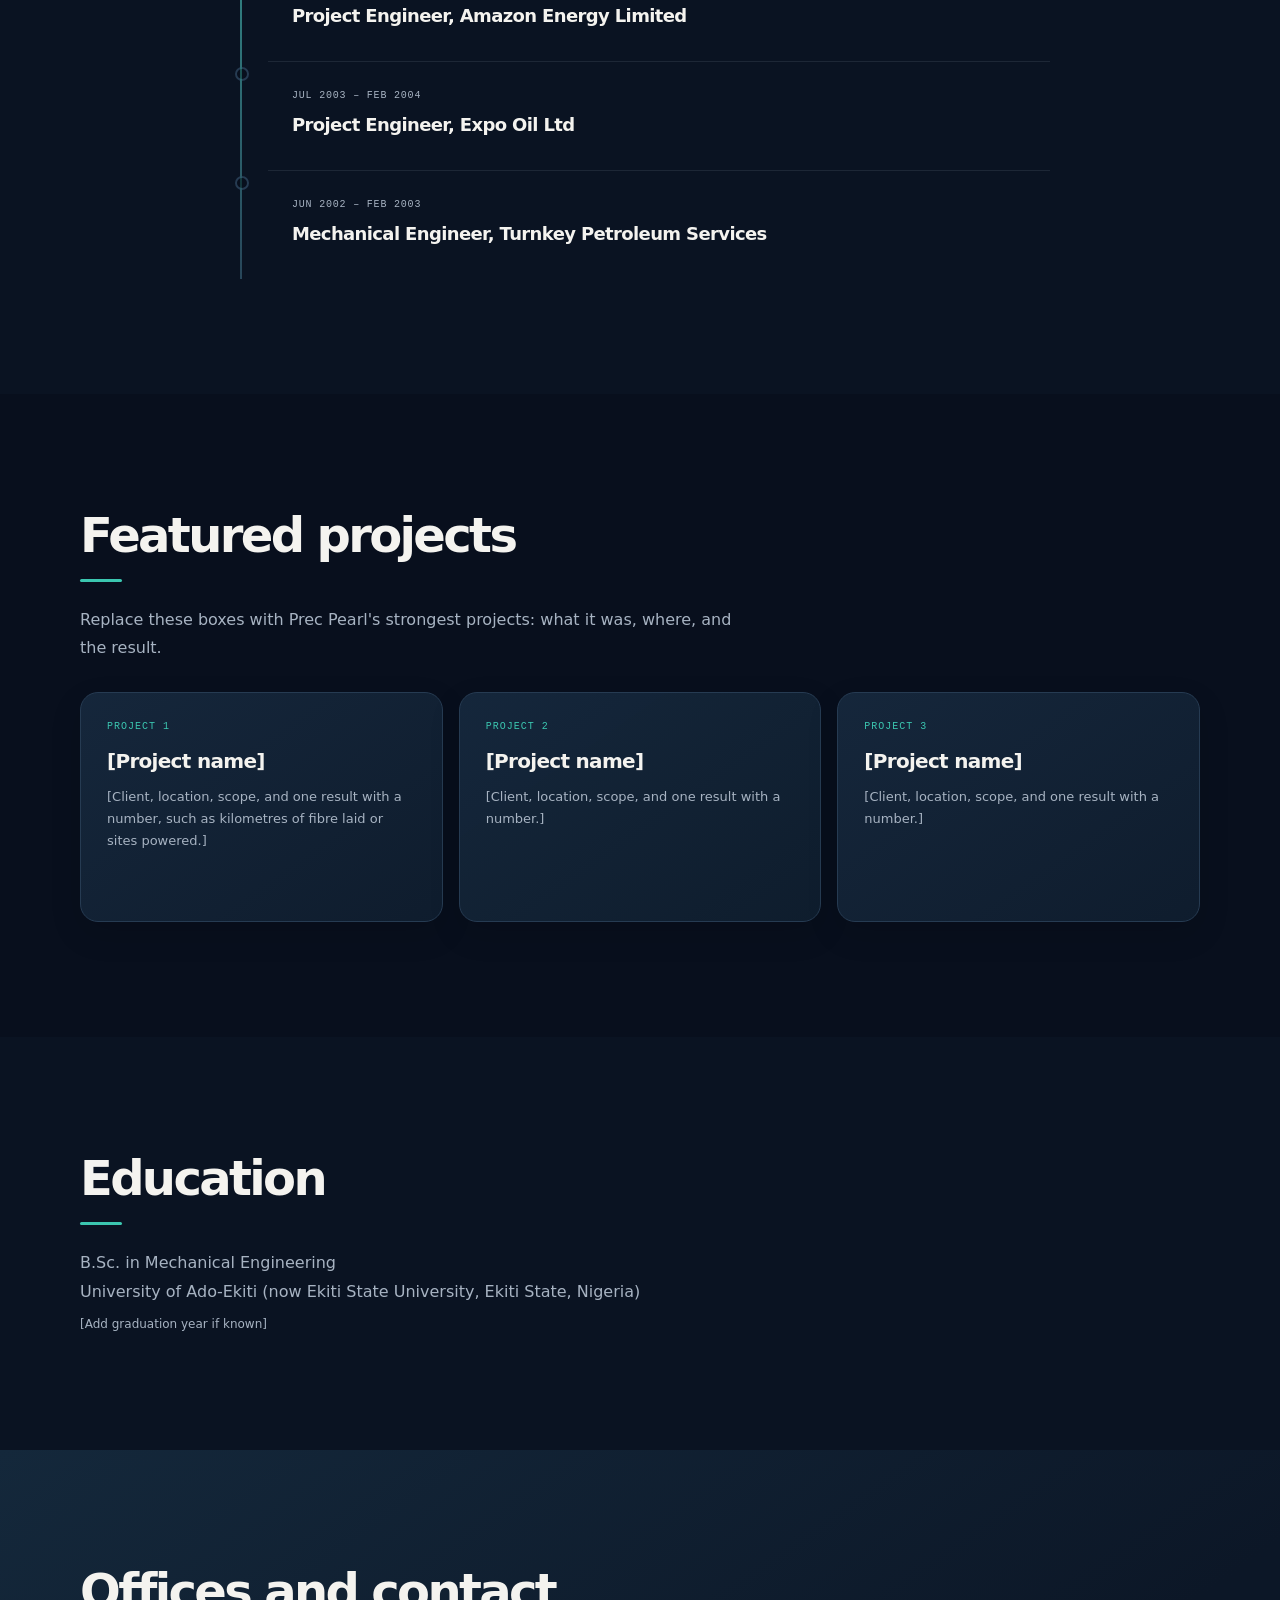
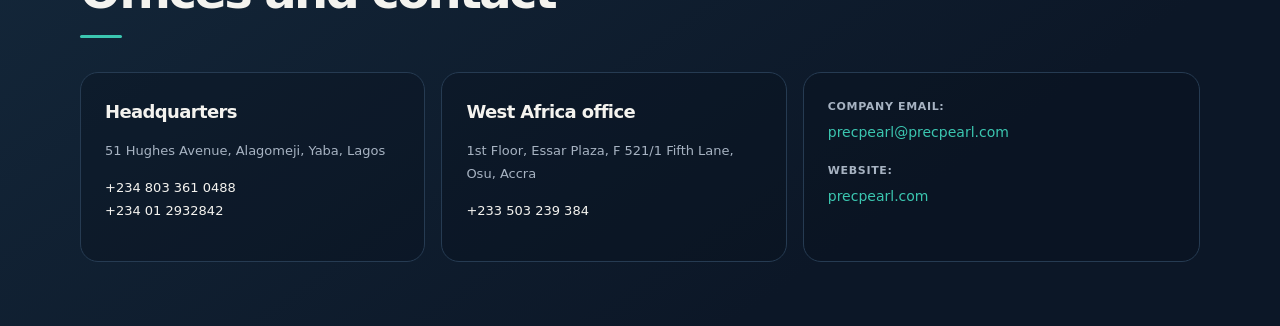
==== commit 21e4ba0e: "Polish portfolio design and interactions" ====
--- a/index.html
+++ b/index.html
@@ -11,6 +11,7 @@
 <link rel="stylesheet" href="css/_variables.css">
 <link rel="stylesheet" href="css/_base.css">
 <link rel="stylesheet" href="css/_layout.css">
+<link rel="stylesheet" href="css/_polish.css">
 </head>
 <body>
 
@@ -22,6 +23,15 @@
 <a class="nav-brand" href="#home">
 <i class="nav-icon">OO</i>Olayinka Oyeniyi
 </a>
+
+<!-- ===== NEW: Mobile menu toggle ===== -->
+<button class="nav-toggle" type="button" aria-label="Open navigation" aria-expanded="false" aria-controls="mobileNav">
+  <span></span>
+  <span></span>
+  <span></span>
+</button>
+<!-- ===================================== -->
+
 <ul class="nav-links">
 <li><a class="nav-link" href="#about">About</a></li>
 <li><a class="nav-link" href="#capabilities">Capabilities</a></li>
@@ -33,6 +43,23 @@
 </div>
 </nav>
 <div class="scroll-progress"></div>
+
+<!-- ===== NEW: Mobile overlay navigation ===== -->
+<div class="mobile-nav" id="mobileNav" aria-hidden="true">
+  <button class="close-btn" type="button" aria-label="Close navigation">
+    <span></span>
+    <span></span>
+  </button>
+  <ul class="nav-links">
+    <li><a class="nav-link" href="#about">About</a></li>
+    <li><a class="nav-link" href="#capabilities">Capabilities</a></li>
+    <li><a class="nav-link" href="#recognition">Recognition</a></li>
+    <li><a class="nav-link" href="#career">Career Path</a></li>
+    <li><a class="nav-link" href="#contact">Contact</a></li>
+  </ul>
+  <a class="btn-primary nav-cta" href="#contact">Contact</a>
+</div>
+<!-- ====================================== -->
 </header>
 
 <!-- Partial: body (included via server-side or build step) -->
@@ -40,6 +67,7 @@
 <!-- Hero Section -->
 <section class="hero" id="home">
 <div class="hero-container">
+<div class="hero-copy">
 <div class="hero-badge">Managing Director &bull; Prec Pearl Limited</div>
 <h1 class="hero-name">
 <span class="name-part">Olayinka</span>
@@ -57,7 +85,8 @@
 </div>
 </div>
 <div class="hero-portrait">
-<img src="assets/portrait.jpg" alt="Olayinka Oyeniyi" loading="lazy">
+<img src="assets/portrait.jpg" alt="Olayinka Oyeniyi" fetchpriority="high">
+</div>
 </div>
 </section>
 
@@ -94,16 +123,12 @@
 <p>Olayinka Ajibola Oyeniyi began his career in 2002 as a mechanical engineer. Over six years he worked as a project, piping and pipeline engineer across Nigerian oil, gas and energy services companies, then took the lead at <strong>Prec Pearl Limited</strong> in November 2008.</p>
 <p>Prec Pearl is an ISO-certified indigenous engineering firm founded in 2003, headquartered in Yaba, Lagos, with an office in Accra, Ghana. It designs, installs, develops and maintains infrastructure, mainly for Nigeria's telecommunications sector.</p>
 </div>
-<blockquote class="quote-block">
-<p class="quote-text">[Add a two or three sentence statement from Mr Oyeniyi - this appears in his own words]</p>
-<p class="quote-attribution">- Olayinka Oyeniyi</p>
-</blockquote>
-</div>
-<div class="about-visual">
-<div class="portrait-card">
-<span class="portrait-initial large">OO</span>
-<div class="portrait-badge">Olayinka Oyeniyi<br>Managing Director &middot; Prec Pearl</div>
-</div>
+<aside class="about-highlight">
+<span class="highlight-label">Leadership</span>
+<h3>Engineering, delivered at scale.</h3>
+<p>From hands-on project and pipeline engineering to leading Prec Pearl's telecommunications and infrastructure work across Lagos and Accra.</p>
+<div class="highlight-stat"><strong>2008</strong><span>Leading Prec Pearl Limited</span></div>
+</aside>
 </div>
 </div>
 </section>
@@ -221,7 +246,7 @@
 <section class="section principles" id="principles">
 <div class="section-container">
 <h2 class="section-subheading">How the firm works</h2>
-<div class.principles-grid>
+<div class="principles-grid">
 <div class="principle-card">
 <span class="principle-icon">M</span>
 <h3>Mission</h3>
--- a/css/_variables.css
+++ b/css/_variables.css
@@ -15,6 +15,16 @@
   --surface: #1a2d55;
   --border: #3a5a8c;
 
+  /* ===== NEW: Color palette extensions ===== */
+  --accent2: #4e9fdf;   /* Secondary accent - blue */
+  --accent2-ink: #ffffff;
+  --accent-soft2: rgba(78, 159, 223, .13);
+  --glow2: rgba(78, 159, 223, .22);
+  --accent3: #f5a623;   /* Tertiary accent - amber */
+  --accent3-ink: #1b1204;
+  --accent-soft3: rgba(245, 166, 35, .13);
+  --glow3: rgba(245, 166, 35, .22);
+
   /* === TYPOGRAPHY SCALE === */
   --type-scale-1: 0.75rem;     /* 12px - captions, meta */
   --type-scale-2: 0.8125rem;  /* 13px - small body */
@@ -27,7 +37,7 @@
   --type-scale-9: 2.25rem;    /* 36px - hero headings */
   --type-scale-10: 3rem;      /* 48px - display headings */
 
-/* Line heights per type scale */
+  /* Line heights per type scale */
   --line-1: 1.4;              /* captions */
   --line-2: 1.5;              /* small body */
   --line-3: 1.55;             /* body default */
@@ -37,7 +47,7 @@
   --line-7: 1.8;              /* major headings */
   --line-8: 1.9;              /* hero headings */
 
-/* Derived typography classes */
+  /* Derived typography classes */
   --type-caption: var(--type-scale-1) var(--line-1);
   --type-body1: var(--type-scale-4) var(--line-4);
   --type-body2: var(--type-scale-3) var(--line-3);
@@ -45,20 +55,23 @@
   --type-heading2: var(--type-scale-7) var(--line-6);
   --type-heading3: var(--type-scale-6) var(--line-6);
 
-/* Font families */
+  /* Font families */
   --font-display: "Bricolage Grotesque", "Segoe UI", system-ui, sans-serif;
   --font-body: "DM Sans", "Segoe UI", system-ui, sans-serif;
   --font-mono: "JetBrains Mono", ui-monospace, "SFMono-Regular", Menlo, monospace;
 
-/* Layout scales */
+  /* Layout scales */
   --header-height: 72px;
   --nav-height: 64px;
   --section-padding: 96px 0;
 
-/* Transition */
+  /* Transition */
   --transition-base: .25s cubic-bezier(.22, 1, .36, 1);
   --transition-fast: .15s ease;
   --transition-slow: .6s cubic-bezier(.22, 1, .36, 1);
+
+  /* ===== NEW: Reduced motion ===== */
+  --reduce-motion: normal;
 }
 
 /* Light mode */
--- a/css/_base.css
+++ b/css/_base.css
@@ -1,8 +1,8 @@
 /* ==========================================================
    Reset & Base
    ========================================================== */
-* { box-sizing: border-box; margin: 0; padding: 0; }
-html { scroll-behavior: smooth; }
+* { box-sizing: border-box; margin: 0; padding: 0 }
+html { scroll-behavior: smooth }
 body {
   font: var(--type-scale-3) var(--line-3) var(--font-body);
   background: var(--bg);
@@ -11,36 +11,124 @@
   overflow-x: hidden;
   color-scheme: dark;
 }
-a { color: inherit; text-decoration: none; }
-:focus-visible { outline: 2px solid var(--accent); outline-offset: 3px; border-radius: 4px; }
-img { max-width: 100%; display: block; }
+a { color: inherit; text-decoration: none }
+:focus-visible { outline: 2px solid var(--accent); outline-offset: 3px; border-radius: 4px }
+img { max-width: 100%; display: block }
 
 /* ==========================================================
-   Utility Classes
+   UTILITY CLASSES
    ========================================================== */
-.wrap { width: 100%; max-width: 1300px; margin: 0 auto; padding: 0 clamp(16px, 4vw, 32px); }
+.wrap { width: 100%; max-width: 1300px; margin: 0 auto; padding: 0 clamp(16px, 4vw, 32px) }
 
-.type-display1 { font: var(--type-scale-10) var(--line-8); }
-.type-display2 { font: var(--type-scale-9) var(--line-8); }
-.type-heading1 { font: var(--type-scale-8) var(--line-7); }
-.type-heading2 { font: var(--type-scale-7) var(--line-6); }
-.type-heading3 { font: var(--type-scale-6) var(--line-6); }
-.type-body1 { font: var(--type-scale-4) var(--line-4); }
-.type-body2 { font: var(--type-scale-3) var(--line-3); }
-.type-caption { font: var(--type-caption); text-transform: uppercase; letter-spacing: .15em; }
-.type-meta { font: var(--type-scale-2) var(--line-2); color: var(--muted); }
+/* ==========================================================
+   NEW: Mobile nav active state
+   ========================================================== */
+.main-nav.mobile-active .nav-links {
+  position: fixed;
+  top: var(--nav-height);
+  left: 0;
+  width: 100%;
+  background: rgba(7, 15, 32, .98);
+  backdrop-filter: blur(20px);
+  flex-direction: column;
+  padding: 80px 32px 32px;
+  height: calc(100vh - var(--nav-height));
+  overflow-y: auto;
+  gap: 32px;
+  z-index: 998;
+}
+.main-nav.mobile-active .nav-link {
+  font: var(--type-heading2) var(--line-7);
+  color: var(--fg);
+}
+.main-nav.mobile-active .nav-link::after { display: none }
+.main-nav.mobile-active .nav-cta { margin: 16px 0 0 }
+
+.type-display1 { font: var(--type-scale-10) var(--line-8) }
+.type-display2 { font: var(--type-scale-9) var(--line-8) }
+.type-heading1 { font: var(--type-scale-8) var(--line-7) }
+.type-heading2 { font: var(--type-scale-7) var(--line-6) }
+.type-heading3 { font: var(--type-scale-6) var(--line-6) }
+.type-body1 { font: var(--type-scale-4) var(--line-4) }
+.type-body2 { font: var(--type-scale-3) var(--line-3) }
+.type-caption { font: var(--type-caption); text-transform: uppercase; letter-spacing: .15em }
+.type-meta { font: var(--type-scale-2) var(--line-2); color: var(--muted) }
 
 /* Sections */
-.section { padding: var(--section-padding); }
-.section .wrap { padding: 0 clamp(20px, 4vw, 32px); }
+.section { padding: var(--section-padding) }
+.section .wrap { padding: 0 clamp(20px, 4vw, 32px) }
 
 /* Links */
-a:hover { color: var(--accent); }
+a:hover { color: var(--accent) }
 
-/* Buttons */
-.btn { font: var(--type-scale-5) var(--line-5); padding: 14px 28px; border-radius: 999px; border: 1px solid var(--line); transition: var(--transition-base); display: inline-flex; align-items: center; gap: 8px; }
-.btn:hover { transform: translateY(-3px); border-color: var(--accent); }
-.btn.primary { background: var(--accent); color: var(--accent-ink); border-color: var(--accent); }
-.btn.primary:hover { box-shadow: 0 16px 48px var(--glow); }
-.btn.secondary { color: var(--fg); border-color: var(--muted); }
-.btn.secondary:hover { color: var(--accent); border-color: var(--accent); }+/* ==========================================================
+   Buttons
+   ========================================================== */
+.btn { font: var(--type-scale-5) var(--line-5); padding: 14px 28px; border-radius: 999px; border: 1px solid var(--line); transition: var(--transition-base); display: inline-flex; align-items: center; gap: 8px; position: relative; overflow: hidden }
+.btn::after {
+  content: "";
+  position: absolute;
+  top: 50%;
+  left: 50%;
+  width: 0;
+  height: 0;
+  background: var(--accent-soft);
+  border-radius: 50%;
+  transform: translate(-50%, -50%);
+  transition: width .3s, height .3s
+}
+.btn:hover { transform: translateY(-3px); border-color: var(--accent) }
+.btn.primary { background: var(--accent); color: var(--accent-ink); border-color: var(--accent) }
+.btn.primary:hover { box-shadow: 0 16px 48px var(--glow) }
+.btn.secondary { color: var(--fg); border-color: var(--muted) }
+.btn.secondary:hover { color: var(--accent); border-color: var(--accent) }
+.btn:focus-visible { outline: 2px solid var(--accent-ink); outline-offset: 3px }
+
+/* ==========================================================
+   Body scroll lock when mobile nav is open
+   ========================================================== */
+.body-noscroll { overflow: hidden; }
+
+/* Reduced motion */
+@media (prefers-reduced-motion: reduce) {
+  html { scroll-behavior: auto }
+  .nav-cta, .btn { transition: none }
+  .figures-grid, .bento-grid, .projects-grid, .awards-grid, .principles-grid,
+  .about-content, .quote-block, .career-timeline, .project-slot { transition: none; opacity: 1; transform: none }
+  .cap-card { transition: none }
+  .project-slot { transition: border-color 0s }
+  .timeline-node { transition: none; animation: none }
+  .scroll-progress { display: none }
+  .hero-badge, .hero-name, .hero-statement, .hero-role, .hero-actions, .hero-portrait { opacity: 1; transform: none }
+  .cap-card:hover { transform: none }
+}
+
+/* ==========================================================
+   Links
+   ========================================================== */
+a:hover { color: var(--accent) }
+
+/* ==========================================================
+   Sections
+   ========================================================== */
+.section { padding: var(--section-padding) }
+.section .wrap { padding: 0 clamp(20px, 4vw, 32px) }
+
+/* ==========================================================
+   Scroll progress
+   ========================================================== */
+.scroll-progress {
+  position: fixed;
+  top: 0;
+  left: 0;
+  height: 3px;
+  background: var(--accent);
+  z-index: 999;
+  width: 0%;
+  transition: width .1s ease-out
+}
+
+/* ==========================================================
+   Focus-visible improvements for all interactive elements
+   ========================================================== */
+a:focus-visible, button:focus-visible { outline: 2px solid var(--accent); outline-offset: 3px; border-radius: 4px }
--- a/css/_layout.css
+++ b/css/_layout.css
@@ -11,10 +11,107 @@
   border-bottom: 1px solid var(--line);
   transition: background var(--transition-base);
 }
-.site-header.scrolled { background: rgba(7, 15, 32, .95); }
-.main-nav { display: flex; height: var(--nav-height); align-items: center; justify-content: space-between; }
-.nav-container { display: flex; align-items: center; gap: clamp(12px, 3vw, 20px); }
-.nav-brand { font: var(--type-heading2) var(--line-7); letter-spacing: -.02em; display: flex; align-items: center; gap: clamp(8px, 2vw, 12px); position: relative; }
+.site-header.scrolled { background: rgba(7, 15, 32, .95) }
+
+/* ===== NEW: Mobile navigation toggle ===== */
+.site-header .nav-toggle {
+  display: none;
+  width: 40px;
+  height: 40px;
+  background: transparent;
+  border: none;
+  cursor: pointer;
+  padding: 0;
+  position: relative;
+  flex-shrink: 0;
+}
+.site-header .nav-toggle span {
+  display: block;
+  position: absolute;
+  left: 0;
+  width: 100%;
+  height: 3px;
+  background: var(--fg);
+  transition: var(--transition-base);
+}
+.site-header .nav-toggle span:nth-child(1) { top: 8px }
+.site-header .nav-toggle span:nth-child(2) { top: 50%; transform: translateY(-50%) }
+.site-header .nav-toggle span:nth-child(3) { bottom: 8px }
+
+.site-header .nav-toggle.active span:nth-child(1) {
+  top: 50%;
+  transform: translateY(-50%) rotate(45deg)
+}
+.site-header .nav-toggle.active span:nth-child(2) { opacity: 0 }
+.site-header .nav-toggle.active span:nth-child(3) {
+  bottom: 50%;
+  transform: translateY(50%) rotate(-45deg)
+}
+
+/* ===== NEW: Mobile nav overlay ===== */
+.site-header .mobile-nav {
+  position: fixed;
+  top: 0;
+  right: 0;
+  width: 70%;
+  max-width: 360px;
+  height: 100vh;
+  background: var(--bg);
+  padding: 80px 32px 32px;
+  transform: translateX(100%);
+  transition: transform var(--transition-slow) cubic-bezier(.22, 1, .36, 1);
+  z-index: 9999;
+  box-shadow: -8px 0 24px rgba(0,0,0,.5);
+}
+.site-header .mobile-nav.active { transform: translateX(0) }
+.site-header .mobile-nav .close-btn {
+  position: absolute;
+  top: 24px;
+  right: 24px;
+  width: 32px;
+  height: 32px;
+  background: transparent;
+  border: none;
+  cursor: pointer;
+}
+.site-header .mobile-nav .close-btn::after,
+.site-header .mobile-nav .close-btn::before {
+  content: "";
+  position: absolute;
+  left: 12px;
+  width: 20px;
+  height: 2px;
+  background: var(--fg);
+  transition: var(--transition-base)
+}
+.site-header .mobile-nav .close-btn::after { transform: rotate(45deg) }
+.site-header .mobile-nav .close-btn::before { transform: rotate(-45deg) }
+.site-header .mobile-nav .close-btn.active::after { transform: rotate(0) }
+.site-header .mobile-nav .close-btn.active::before { transform: rotate(90deg) }
+.site-header .mobile-nav .nav-links {
+  flex-direction: column;
+  gap: 24px;
+  margin-top: 40px;
+}
+.site-header .mobile-nav .nav-link {
+  font: var(--type-heading2) var(--line-7);
+  color: var(--fg);
+  padding: 0;
+}
+.site-header .mobile-nav .nav-link::after {
+  display: none
+}
+.site-header .mobile-nav .nav-cta {
+  width: 100%;
+  justify-content: center
+}
+
+/* ==========================================================
+   Nav container
+   ========================================================== */
+.main-nav { display: flex; height: var(--nav-height); align-items: center; justify-content: space-between }
+.nav-container { display: flex; align-items: center; gap: clamp(12px, 3vw, 20px) }
+.nav-brand { font: var(--type-heading2) var(--line-7); letter-spacing: -.02em; display: flex; align-items: center; gap: clamp(8px, 2vw, 12px); position: relative }
 .nav-brand::after {
   content: "";
   position: absolute;
@@ -24,11 +121,11 @@
   width: 4px;
   height: 4px;
   background: var(--accent);
-  border-radius: 50%;
-}
-.nav-icon { width: 32px; height: 32px; display: grid; place-items: center; background: var(--accent); color: var(--accent-ink); border-radius: 8px; font-size: .85rem; }
-.nav-links { display: flex; gap: clamp(24px, 4vw, 32px); list-style: none; }
-.nav-link { font: var(--type-body1) var(--line-5); color: var(--muted); position: relative; padding-bottom: 2px; transition: color var(--transition-fast); }
+  border-radius: 50%
+}
+.nav-icon { width: 32px; height: 32px; display: grid; place-items: center; background: var(--accent); color: var(--accent-ink); border-radius: 8px; font-size: .85rem }
+.nav-links { display: flex; gap: clamp(24px, 4vw, 32px); list-style: none }
+.nav-link { font: var(--type-body1) var(--line-5); color: var(--muted); position: relative; padding-bottom: 2px; transition: color var(--transition-fast) }
 .nav-link::after {
   content: "";
   position: absolute;
@@ -37,14 +134,16 @@
   width: 0;
   height: 2px;
   background: var(--accent);
-  transition: width var(--transition-base);
-}
-.nav-link:hover { color: var(--fg); }
-.nav-link:hover::after { width: 100%; }
-.nav-cta { font: var(--type-body1) var(--line-5); padding: 12px 24px; border-radius: 999px; margin-left: clamp(12px, 3vw, 20px); transition: var(--transition-base); }
-.nav-cta:hover { background: var(--accent); color: var(--accent-ink); border-color: var(--accent); }
-
-/* Scroll progress */
+  transition: width var(--transition-base)
+}
+.nav-link:hover { color: var(--fg) }
+.nav-link:hover::after { width: 100% }
+.nav-cta { font: var(--type-body1) var(--line-5); padding: 12px 24px; border-radius: 999px; margin-left: clamp(12px, 3vw, 20px); transition: var(--transition-base) }
+.nav-cta:hover { background: var(--accent); color: var(--accent-ink); border-color: var(--accent) }
+
+/* ==========================================================
+   Scroll progress
+   ========================================================== */
 .scroll-progress {
   position: fixed;
   top: 0;
@@ -53,14 +152,25 @@
   background: var(--accent);
   z-index: 999;
   width: 0%;
-  transition: width .1s ease-out;
+  transition: width .1s ease-out
 }
 
 /* ==========================================================
    Hero Section
    ========================================================== */
-.hero { padding-top: env(safe-area-inset-top, 72px); overflow: hidden; position: relative; }
-.hero::before { content: ""; position: absolute; inset: 0; background: var(--bg); z-index: -1; }
+.hero { padding-top: env(safe-area-inset-top, 72px); overflow: hidden; position: relative }
+.hero::after {
+  content: "";
+  position: absolute;
+  bottom: 0;
+  left: 0;
+  width: 100%;
+  height: 100%;
+  background: linear-gradient(180deg, var(--panel-hi) 0%, var(--panel) 100%);
+  z-index: 0;
+  opacity: .85;
+  pointer-events: none
+}
 .hero-container {
   min-height: 75vh;
   display: grid;
@@ -68,120 +178,169 @@
   gap: clamp(40px, 8vw, 80px);
   align-items: center;
   padding-bottom: 40px;
-}
-.hero-badge { font: var(--type-caption); letter-spacing: .3em; text-transform: uppercase; color: var(--accent); margin-bottom: clamp(20px, 4vw, 32px); display: inline-block; }
-.hero-name { font: var(--type-heading1) var(--line-8); letter-spacing: -.05em; margin-bottom: clamp(24px, 5vw, 32px); line-height: 1; }
-.hero-name .name-part { display: block; }
-.hero-name .name-part:last-child { color: var(--accent); }
-.hero-statement { font: var(--type-body1) var(--line-5); max-width: clamp(40ch, 70%, 52ch); margin-bottom: clamp(24px, 4vw, 32px); line-height: 1.5; }
-.hero-role { font: var(--type-body2) var(--line-4); color: var(--muted); max-width: clamp(42ch, 65%, 56ch); margin-bottom: clamp(32px, 5vw, 40px); }
-.hero-actions { display: flex; gap: clamp(12px, 3vw, 16px); flex-wrap: wrap; }
-.hero-portrait { position: relative; aspect-ratio: 4 / 5; max-width: clamp(360px, 60vw, 440px); justify-self: end; }
-.portrait-initial { font: var(--type-heading1) var(--line-8); letter-spacing: -.08em; color: transparent; -webkit-text-stroke: 2px var(--accent); width: 100%; height: 100%; object-fit: cover; }
-.portrait-badge { position: absolute; bottom: 0; left: 50%; transform: translateX(-50%); border-radius: clamp(16px, 4vw, 22px); background: linear-gradient(160deg, var(--panel-hi), var(--panel)); border: 1px solid var(--line); padding: clamp(12px, 3vw, 20px) clamp(16px, 4vw, 24px); backdrop-filter: blur(10px); font: var(type-body1) var(--line-4); text-align: center; min-width: 180px; }
-.portrait-badge b { display: block; color: var(--fg); }
+  position: relative;
+  z-index: 1
+}
+.hero-badge { font: var(--type-caption); letter-spacing: .3em; text-transform: uppercase; color: var(--accent); margin-bottom: clamp(20px, 4vw, 32px); display: inline-block }
+.hero-name { font: var(--type-heading1) var(--line-8); letter-spacing: -.05em; margin-bottom: clamp(24px, 5vw, 32px); line-height: 1 }
+.hero-name .name-part { display: block }
+.hero-name .name-part:last-child { color: var(--accent) }
+.hero-statement { font: var(--type-body1) var(--line-5); max-width: clamp(40ch, 70%, 52ch); margin-bottom: clamp(24px, 4vw, 32px); line-height: 1.5 }
+.hero-role { font: var(--type-body2) var(--line-4); color: var(--muted); max-width: clamp(42ch, 65%, 56ch); margin-bottom: clamp(32px, 5vw, 40px) }
+.hero-actions { display: flex; gap: clamp(12px, 3vw, 16px); flex-wrap: wrap }
+.hero-portrait { position: relative; aspect-ratio: 4 / 5; max-width: clamp(360px, 60vw, 440px); justify-self: end }
+.portrait-initial { font: var(--type-heading1) var(--line-8); letter-spacing: -.08em; color: transparent; -webkit-text-stroke: 2px var(--accent); width: 100%; height: 100%; object-fit: cover }
+.portrait-badge { position: absolute; bottom: 0; left: 50%; transform: translateX(-50%); border-radius: clamp(16px, 4vw, 22px); background: linear-gradient(160deg, var(--panel-hi), var(--panel)); border: 1px solid var(--line); padding: clamp(12px, 3vw, 20px) clamp(16px, 4vw, 24px); backdrop-filter: blur(10px); font: var(type-body1) var(--line-4); text-align: center; min-width: 180px }
+.portrait-badge b { display: block; color: var(--fg) }
 
 /* ==========================================================
    Figures Band
    ========================================================== */
-.figs-band { background: var(--bg-alt); border-top: 1px solid var(--line); border-bottom: 1px solid var(--line); }
-.figures-grid { display: grid; grid-template-columns: repeat(auto-fit, minmax(clamp(140px, 20vw, 180px), 1fr)); gap: clamp(24px, 4vw, 32px); padding: clamp(32px, 6vw, 48px) 0; }
-.fig-item { text-align: center; }
-.fig-item b { font: var(--type-heading1) var(--line-8); letter-spacing: -.04em; color: var(--accent); display: block; margin-bottom: clamp(4px, 1vw, 8px); }
-.fig-label { font: var(--type-caption); color: var(--muted); text-transform: uppercase; letter-spacing: .15em; margin-top: 4px; }
+.figs-band { background: var(--bg-alt); border-top: 1px solid var(--line); border-bottom: 1px solid var(--line) }
+.figures-grid { display: grid; grid-template-columns: repeat(auto-fit, minmax(clamp(140px, 20vw, 180px), 1fr)); gap: clamp(24px, 4vw, 32px); padding: clamp(32px, 6vw, 48px) 0 }
+.fig-item { text-align: center }
+.fig-item b { font: var(--type-heading1) var(--line-8); letter-spacing: -.04em; color: var(--accent); display: block; margin-bottom: clamp(4px, 1vw, 8px) }
+.fig-label { font: var(--type-caption); color: var(--muted); text-transform: uppercase; letter-spacing: .15em; margin-top: 4px }
 
 /* ==========================================================
    About Section
    ========================================================== */
-.about-content { display: grid; grid-template-columns: 1fr 1fr; gap: clamp(40px, 6vw, 64px); align-items: start; }
-.about-content > * { opacity: 0; transform: translateY(20px); transition: var(--transition-base); }
-.about-content.loaded > * { opacity: 1; transform: none; }
-.about-text h2 { font: var(--type-heading2) var(--line-6); margin-bottom: clamp(20px, 3vw, 28px); color: var(--fg); }
-.about-text h2 span { color: var(--accent); }
-.about-text p { font: var(--type-body1) var(--line-4); margin-bottom: 20px; color: var(--muted); line-height: 1.7; }
-.about-text p:last-child { margin-bottom: 0; }
-.quote-block { margin-top: clamp(32px, 5vw, 40px); padding: clamp(24px, 4vw, 32px); background: var(--panel); border: 1px dashed var(--line); border-radius: clamp(18px, 4vw, 24px); display: grid; gap: clamp(16px, 3vw, 20px); align-content: start; }
-.quote-text { font: var(--type-body1) var(--line-4); letter-spacing: -.01em; color: var(--muted); }
-.quote-attribution { text-align: right; font: var(--type-body2) var(--line-3); color: var(--accent); margin-top: 12px; }
-.portrait-card { text-align: center; opacity: 0; transform: translateY(20px); transition: var(--transition-base); }
-.portrait-card.loaded { opacity: 1; transform: none; }
-.portrait-initial.large { font: var(--type-heading1) var(--line-8); }
-.portrait-badge { margin: 0 auto; min-width: 200px; }
+.about-content { display: grid; grid-template-columns: 1fr 1fr; gap: clamp(40px, 6vw, 64px); align-items: start }
+.about-content > * { opacity: 0; transform: translateY(20px); transition: var(--transition-base) }
+.about-content.loaded > * { opacity: 1; transform: none }
+.about-text h2 { font: var(--type-heading2) var(--line-6); margin-bottom: clamp(20px, 3vw, 28px); color: var(--fg) }
+.about-text h2 span { color: var(--accent) }
+.about-text p { font: var(--type-body1) var(--line-4); margin-bottom: 20px; color: var(--muted); line-height: 1.7 }
+.about-text p:last-child { margin-bottom: 0 }
+.quote-block { margin-top: clamp(32px, 5vw, 40px); padding: clamp(24px, 4vw, 32px); background: var(--panel); border: 1px dashed var(--line); border-radius: clamp(18px, 4vw, 24px); display: grid; gap: clamp(16px, 3vw, 20px); align-content: start }
+.quote-text { font: var(--type-body1) var(--line-4); letter-spacing: -.01em; color: var(--muted) }
+.quote-attribution { text-align: right; font: var(--type-body2) var(--line-3); color: var(--accent); margin-top: 12px }
+.portrait-card { text-align: center; opacity: 0; transform: translateY(20px); transition: var(--transition-base) }
+.portrait-card.loaded { opacity: 1; transform: none }
+.portrait-initial.large { font: var(--type-heading1) var(--line-8) }
+.portrait-badge { margin: 0 auto; min-width: 200px }
 
 /* ==========================================================
    Capabilities
    ========================================================== */
-.bento-grid { display: grid; grid-template-columns: repeat(auto-fit, minmax(clamp(280px, 35vw, 340px), 1fr)); gap: clamp(20px, 4vw, 28px); margin-top: clamp(32px, 5vw, 40px); }
-.cap-card { background: var(--panel); border: 1px solid var(--line); border-radius: clamp(16px, 4vw, 20px); padding: clamp(24px, 4vw, 28px); display: grid; gap: clamp(12px, 3vw, 16px); align-content: start; opacity: 0; transform: translateY(20px) scale(0.98); transition: var(--transition-base); }
-.cap-card:hover { transform: translateY(-6px) scale(1.02); border-color: var(--accent); box-shadow: 0 20px 56px -12px var(--glow); }
-.cap-card.w7 { grid-column: span 7; }
-.cap-card.w5 { grid-column: span 5; }
-.cap-card.cap-lead { background: linear-gradient(160deg, var(--panel-hi), var(--panel)); }
-.cap-tag { font: var(--type-caption); letter-spacing: .15em; color: var(--accent); text-transform: uppercase; margin-bottom: clamp(12px, 3vw, 16px); display: inline-block; }
-.cap-chips { display: flex; flex-wrap: wrap; gap: clamp(4px, 1vw, 8px); margin-top: 12px; padding: 0; list-style: none; }
-.cap-chips li { font-size: var(--type-caption); color: var(--muted); background: var(--surface); border: 1px solid var(--line); border-radius: 999px; padding: 4px 10px; line-height: 1.3; }
+.bento-grid { display: grid; grid-template-columns: repeat(auto-fit, minmax(clamp(280px, 35vw, 340px), 1fr)); gap: clamp(20px, 4vw, 28px); margin-top: clamp(32px, 5vw, 40px) }
+.cap-card { background: var(--panel); border: 1px solid var(--line); border-radius: clamp(16px, 4vw, 20px); padding: clamp(24px, 4vw, 28px); display: grid; gap: clamp(12px, 3vw, 16px); align-content: start; opacity: 0; transform: translateY(20px) scale(0.98); transition: var(--transition-base) }
+.cap-card:hover { transform: translateY(-8px) scale(1.03); border-color: var(--accent); box-shadow: 0 32px 96px -16px var(--glow), 0 0 0 1px var(--accent-soft) }
+.cap-card.cap-lead:hover { box-shadow: 0 32px 96px -16px var(--glow), 0 0 0 1px var(--accent), 0 20px 56px -12px var(--glow) }
+.cap-card.w7 { grid-column: span 7 }
+.cap-card.w5 { grid-column: span 5 }
+.cap-card.cap-lead { background: linear-gradient(160deg, var(--panel-hi), var(--panel)) }
+.cap-tag { font: var(--type-caption); letter-spacing: .15em; color: var(--accent); text-transform: uppercase; margin-bottom: clamp(12px, 3vw, 16px); display: inline-block }
+.cap-chips { display: flex; flex-wrap: wrap; gap: clamp(4px, 1vw, 8px); margin-top: 12px; padding: 0; list-style: none }
+.cap-chips li { font-size: var(--type-caption); color: var(--muted); background: var(--surface); border: 1px solid var(--line); border-radius: 999px; padding: 4px 10px; line-height: 1.3 }
 
 /* ==========================================================
    Recognition
    ========================================================== */
-.awards-grid { display: grid; grid-template-columns: repeat(auto-fit, minmax(clamp(260px, 40vw, 320px), 1fr)); gap: clamp(24px, 4vw, 32px); margin-top: clamp(32px, 5vw, 40px); }
-.award-card { background: linear-gradient(160deg, var(--accent-soft), transparent 70%); border: 1px solid var(--accent); border-radius: clamp(16px, 4vw, 20px); padding: clamp(28px, 4vw, 32px); display: grid; gap: 12px; opacity: 0; transform: translateY(20px) scale(0.95); transition: var(--transition-base); }
-.award-card:hover { transform: translateY(-4px) scale(1.02); }
-.award-year { font: var(--type-heading1) var(--line-8); letter-spacing: -.05em; color: var(--accent); display: block; }
-.award-card h3 { font: var(--type-body2) var(--line-4); }
-.award-card p { color: var(--muted); font-size: var(--type-caption); }
-.award-note { margin-top: clamp(20px, 3vw, 24px); font: var(--type-caption); color: var(--muted); }
+.awards-grid { display: grid; grid-template-columns: repeat(auto-fit, minmax(clamp(260px, 40vw, 320px), 1fr)); gap: clamp(24px, 4vw, 32px); margin-top: clamp(32px, 5vw, 40px) }
+.award-card { background: linear-gradient(160deg, var(--accent-soft), transparent 70%); border: 1px solid var(--accent); border-radius: clamp(16px, 4vw, 20px); padding: clamp(28px, 4vw, 32px); display: grid; gap: 12px; opacity: 0; transform: translateY(20px) scale(0.95); transition: var(--transition-base) }
+.award-card:hover { transform: translateY(-4px) scale(1.02) }
+.award-year { font: var(--type-heading1) var(--line-8); letter-spacing: -.05em; color: var(--accent); display: block }
+.award-card h3 { font: var(--type-body2) var(--line-4) }
+.award-card p { color: var(--muted); font-size: var(--type-caption) }
+.award-note { margin-top: clamp(20px, 3vw, 24px); font: var(--type-caption); color: var(--muted) }
 
 /* ==========================================================
    Principles
    ========================================================== */
-.principles-grid { display: grid; grid-template-columns: repeat(auto-fit, minmax(clamp(240px, 30vw, 280px), 1fr)); gap: 0; border-top: 1px solid var(--line); padding-top: 24px; }
-.principle-card { padding: 28px 24px 0; display: grid; gap: 8px; align-content: start; opacity: 0; transform: translateY(16px) scale(0.96); transition: var(--transition-base); }
-.principle-card:hover { transform: translateY(-4px) scale(1.02); }
-.principle-card + div { border-left: 1px solid var(--line); padding-left: 24px; }
-.principle-card h3 { font: var(--type-body2) var(--line-4); color: var(--fg); }
-.principle-card p { color: var(--muted); font-size: var(--type-caption); }
+.principles-grid { display: grid; grid-template-columns: repeat(auto-fit, minmax(clamp(240px, 30vw, 280px), 1fr)); gap: 0; border-top: 1px solid var(--line); padding-top: 24px }
+.principle-card { padding: 28px 24px 0; display: grid; gap: 8px; align-content: start; opacity: 0; transform: translateY(16px) scale(0.96); transition: var(--transition-base) }
+.principle-card:hover { transform: translateY(-4px) scale(1.02) }
+.principle-card + div { border-left: 1px solid var(--line); padding-left: 24px }
+.principle-card h3 { font: var(--type-body2) var(--line-4); color: var(--fg) }
+.principle-card p { color: var(--muted); font-size: var(--type-caption) }
 
 /* ==========================================================
    Career Timeline
    ========================================================== */
-.career-timeline { max-width: 960px; margin: 0 auto; position: relative; padding-left: 40px; opacity: 0; transform: translateY(20px) scale(0.98); transition: var(--transition-base); }
-.career-timeline.loaded { opacity: 1; transform: none; }
-.career-timeline::before { content: ""; position: absolute; left: 20px; top: 0; bottom: 0; width: 2px; background: linear-gradient(var(--accent), var(--line) 22%, var(--line)); }
-.timeline-node { position: relative; margin-bottom: 36px; padding-bottom: 28px; opacity: 0; transform: translateY(16px) scale(0.96); transition: var(--transition-base); }
-.timeline-node.current { animation: pulse-node 2s ease-in-out infinite; }
-.timeline-node.current::before { content: ""; position: absolute; left: -26px; top: 8px; width: 14px; height: 14px; border-radius: 50%; background: var(--accent); box-shadow: 0 0 0 8px var(--accent-soft); }
-.timeline-node time { font: var(--type-caption); letter-spacing: .1em; color: var(--muted); text-transform: uppercase; display: block; margin-bottom: 12px; }
-.timeline-node h3 { font: var(--type-body2) var(--line-4); }
-.timeline-node p { color: var(--muted); font-size: var(--type-caption); }
-@keyframes pulse-node { 0%, 100% { opacity: 1; } 50% { opacity: .7; } }
+.career-timeline { max-width: 960px; margin: 0 auto; position: relative; padding-left: 40px; opacity: 0; transform: translateY(20px) scale(0.98); transition: var(--transition-base) }
+.career-timeline.loaded { opacity: 1; transform: none }
+.career-timeline::before { content: ""; position: absolute; left: 20px; top: 0; bottom: 0; width: 2px; background: linear-gradient(var(--accent), var(--line) 22%, var(--line)) }
+.timeline-node { position: relative; margin-bottom: 36px; padding-bottom: 28px; opacity: 0; transform: translateY(16px) scale(0.96); transition: var(--transition-base) }
+.timeline-node.current { animation: pulse-node 2s ease-in-out infinite }
+.timeline-node.current::before { content: ""; position: absolute; left: -26px; top: 8px; width: 14px; height: 14px; border-radius: 50%; background: var(--accent); box-shadow: 0 0 0 8px var(--accent-soft) }
+.timeline-node time { font: var(--type-caption); letter-spacing: .1em; color: var(--muted); text-transform: uppercase; display: block; margin-bottom: 12px }
+.timeline-node h3 { font: var(--type-body2) var(--line-4) }
+.timeline-node p { color: var(--muted); font-size: var(--type-caption) }
+@keyframes pulse-node { 0%, 100% { opacity: 1 } 50% { opacity: .7 } }
 
 /* ==========================================================
    Projects
    ========================================================== */
-.projects-grid { display: grid; grid-template-columns: repeat(auto-fit, minmax(clamp(280px, 45vw, 360px), 1fr)); gap: 24px; margin-top: clamp(32px, 5vw, 40px); opacity: 0; transform: translateY(20px); transition: var(--transition-base); }
-.projects-grid.loaded { opacity: 1; transform: none; }
-.project-slot { border: 1.5px dashed var(--line); border-radius: clamp(16px, 4vw, 20px); padding: 32px 24px; display: grid; gap: 12px; align-content: start; min-height: 200px; opacity: 0; transform: translateY(12px) scale(0.98); transition: var(--transition-base); }
-.project-slot:hover { border-color: var(--accent); }
-.project-slot .proj-label { font: var(--type-caption); color: var(--muted); text-transform: uppercase; letter-spacing: .1em; margin-bottom: 8px; }
-.project-slot .proj-name { font: var(--type-body2) var(--line-4); margin-bottom: 8px; }
-.project-slot .proj-desc { color: var(--muted); font-size: var(--type-caption); line-height: 1.5; }
+.projects-grid { display: grid; grid-template-columns: repeat(auto-fit, minmax(clamp(280px, 45vw, 360px), 1fr)); gap: 24px; margin-top: clamp(32px, 5vw, 40px); opacity: 0; transform: translateY(20px); transition: var(--transition-base) }
+.projects-grid.loaded { opacity: 1; transform: none }
+.project-slot { border: 1.5px dashed var(--line); border-radius: clamp(16px, 4vw, 20px); padding: 32px 24px; display: grid; gap: 12px; align-content: start; min-height: 200px; opacity: 0; transform: translateY(12px) scale(0.98); transition: var(--transition-base) }
+.project-slot:hover { border-color: var(--accent); transform: translateY(-4px) scale(1.02); box-shadow: 0 20px 56px -12px var(--glow) }
+.project-slot .proj-label { font: var(--type-caption); color: var(--muted); text-transform: uppercase; letter-spacing: .1em; margin-bottom: 8px }
+.project-slot .proj-name { font: var(--type-body2) var(--line-4); margin-bottom: 8px }
+.project-slot .proj-desc { color: var(--muted); font-size: var(--type-caption); line-height: 1.5 }
 
 /* ==========================================================
    Education
    ========================================================== */
-.education { max-width: 600px; }
-.education p { font: var(--type-body1) var(--line-4); color: var(--muted); line-height: 1.6; }
-.education p br { display: block; margin-top: 8px; }
-.education .education-note { font: italic var(--type-caption); color: var(--muted); margin-top: 8px; }
+.education { max-width: 600px }
+.education p { font: var(--type-body1) var(--line-4); color: var(--muted); line-height: 1.6 }
+.education p br { display: block; margin-top: 8px }
+.education .education-note { font: italic var(--type-caption); color: var(--muted); margin-top: 8px }
 
 /* ==========================================================
    Contact
    ========================================================== */
-.contact-grid { display: grid; grid-template-columns: 2fr 1fr 1fr; gap: clamp(32px, 5vw, 40px); margin-top: clamp(32px, 5vw, 40px); opacity: 0; transform: translateY(20px); transition: var(--transition-base); }
-.contact-grid.loaded { opacity: 1; transform: none; }
-.contact-card h3 { font: var(--type-heading2) var(--line-6); color: var(--fg); margin-bottom: 20px; }
-.contact-card p { font: var(--type-body1) var(--line-4); color: var(--muted); margin-bottom: 16px; line-height: 1.6; }
-.contact-card a.contact-phone { color: var(--fg); word-break: break-all; font: var(--type-body1); }
-.contact-details p { margin-bottom: 12px; display: flex; align-items: center; gap: 8px; }
-.contact-details a { color: var(--accent); word-break: break-all; font: var(--type-body1); }+.contact-grid { display: grid; grid-template-columns: 2fr 1fr 1fr; gap: clamp(32px, 5vw, 40px); margin-top: clamp(32px, 5vw, 40px); opacity: 0; transform: translateY(20px); transition: var(--transition-base) }
+.contact-grid.loaded { opacity: 1; transform: none }
+.contact-card h3 { font: var(--type-heading2) var(--line-6); color: var(--fg); margin-bottom: 20px }
+.contact-card p { font: var(--type-body1) var(--line-4); color: var(--muted); margin-bottom: 16px; line-height: 1.6 }
+.contact-card a.contact-phone { color: var(--fg); word-break: break-all; font: var(--type-body1) }
+.contact-details p { margin-bottom: 12px; display: flex; align-items: center; gap: 8px }
+.contact-details a { color: var(--accent); word-break: break-all; font: var(--type-body1) }
+
+/* ==========================================================
+   Reduced Motion
+   ========================================================== */
+@media (prefers-reduced-motion: reduce) {
+  html { scroll-behavior: auto }
+  .nav-cta, .btn { transition: none }
+  .figures-grid, .bento-grid, .projects-grid, .awards-grid, .principles-grid,
+  .about-content, .quote-block, .career-timeline, .project-slot { transition: none; opacity: 1; transform: none }
+  .cap-card { transition: none }
+  .project-slot { transition: border-color 0s }
+  .timeline-node { transition: none; animation: none }
+  .scroll-progress { display: none }
+  .hero-badge, .hero-name, .hero-statement, .hero-role, .hero-actions, .hero-portrait { opacity: 1; transform: none }
+  .cap-card:hover { transform: none }
+}
+
+/* ==========================================================
+   Focus States
+   ========================================================== */
+a:focus-visible, button:focus-visible { outline: 2px solid var(--accent); outline-offset: 3px; border-radius: 4px }
+
+/* ==========================================================
+   Improved Scrollbar
+   ========================================================== */
+::-webkit-scrollbar { width: 8px }
+::-webkit-scrollbar-track { background: var(--bg) }
+::-webkit-scrollbar-thumb { background: var(--line); border-radius: 4px }
+::-webkit-scrollbar-thumb:hover { background: var(--accent) }
+
+/* ==========================================================
+   NEW: Hero background glow effect
+   ========================================================== */
+.hero::before {
+  content: "";
+  position: absolute;
+  inset: 0;
+  background: var(--bg);
+  z-index: -1;
+  mask: linear-gradient(var(--bg) 0 0) content-box,
+           linear-gradient(135deg, var(--accent) 0, transparent 50%) padding-box;
+  -webkit-mask: linear-gradient(var(--bg) 0 0) content-box,
+                 linear-gradient(135deg, var(--accent) 0, transparent 50%) padding-box;
+  mask-composite: exclude;
+  -webkit-mask-composite: source-out
+}
--- a/css/_polish.css
+++ b/css/_polish.css
@@ -0,0 +1,599 @@
+:root {
+  --bg: #080f1d;
+  --bg-alt: #0c1727;
+  --panel: #111f31;
+  --panel-hi: #16283d;
+  --line: #263b52;
+  --fg: #f4f3ef;
+  --muted: #a7b3c2;
+  --accent: #3bc6b0;
+  --accent-ink: #08201f;
+  --accent-soft: rgba(59, 198, 176, .12);
+  --glow: rgba(59, 198, 176, .24);
+  --surface: #17283b;
+  --border: #314b65;
+  --nav-height: 76px;
+  --section-padding: clamp(76px, 9vw, 120px) 0;
+  color-scheme: dark;
+}
+
+html { scroll-padding-top: calc(var(--nav-height) + 16px) }
+body {
+  font-family: var(--font-body);
+  font-size: 16px;
+  line-height: 1.65;
+  background:
+    radial-gradient(ellipse at 86% 6%, rgba(35, 72, 103, .16), transparent 34rem),
+    var(--bg);
+  color: var(--fg);
+}
+
+h1, h2, h3, p { margin-top: 0 }
+h1, h2, h3 {
+  font-family: var(--font-display);
+  line-height: 1.12;
+  letter-spacing: -.035em;
+}
+p { line-height: 1.75 }
+a { transition: color var(--transition-fast), border-color var(--transition-fast), background var(--transition-fast) }
+
+.site-header {
+  background: rgba(8, 15, 29, .82);
+  border-bottom-color: rgba(167, 179, 194, .12);
+}
+.site-header.scrolled { background: rgba(8, 15, 29, .96) }
+.nav-container {
+  width: min(1200px, calc(100% - 48px));
+  min-height: var(--nav-height);
+  margin: 0 auto;
+  gap: clamp(14px, 2vw, 28px);
+}
+.nav-brand {
+  flex: 0 0 auto;
+  gap: 10px;
+  font-family: var(--font-display);
+  font-size: 15px;
+  font-weight: 700;
+  line-height: 1.2;
+}
+.nav-brand::after { display: none }
+.nav-icon {
+  width: 38px;
+  height: 38px;
+  border-radius: 12px;
+  font-family: var(--font-display);
+  font-weight: 800;
+}
+.nav-links { gap: clamp(14px, 2.2vw, 30px) }
+.nav-link {
+  font-size: 13px;
+  font-weight: 600;
+  line-height: 1.4;
+  white-space: nowrap;
+}
+.nav-link.active { color: var(--fg) }
+.nav-link.active::after { width: 100% }
+.nav-cta {
+  margin-left: 0;
+  padding: 10px 18px;
+  border: 1px solid var(--border);
+  font-size: 13px;
+  font-weight: 700;
+}
+.scroll-progress { height: 2px }
+.site-header .mobile-nav { display: none }
+
+.hero {
+  isolation: isolate;
+  padding-top: var(--nav-height);
+  background:
+    radial-gradient(ellipse at 76% 34%, rgba(64, 106, 137, .2), transparent 38%),
+    linear-gradient(135deg, #0d1a2b 0%, #101e30 55%, #0c1726 100%);
+}
+.hero::before {
+  content: "";
+  position: absolute;
+  inset: auto 0 0;
+  z-index: -1;
+  height: 1px;
+  background: linear-gradient(90deg, transparent, var(--line), transparent);
+  -webkit-mask: none;
+  mask: none;
+}
+.hero::after { display: none }
+.hero-container {
+  width: min(1200px, calc(100% - 48px));
+  min-height: min(760px, calc(100svh - var(--nav-height)));
+  margin: 0 auto;
+  padding: clamp(56px, 8vw, 100px) 0;
+  grid-template-columns: minmax(0, 1.08fr) minmax(280px, .76fr);
+  gap: clamp(48px, 8vw, 112px);
+}
+.hero-copy { max-width: 660px }
+.hero-badge {
+  margin-bottom: 24px;
+  padding: 8px 13px;
+  border: 1px solid rgba(59, 198, 176, .28);
+  border-radius: 999px;
+  background: var(--accent-soft);
+  font-family: var(--font-mono);
+  font-size: 10px;
+  font-weight: 500;
+  letter-spacing: .12em;
+  line-height: 1.5;
+}
+.hero-name {
+  margin-bottom: 26px;
+  font-size: clamp(3.5rem, 7.4vw, 6.4rem);
+  font-weight: 800;
+  line-height: .96;
+  letter-spacing: -.075em;
+}
+.hero-name .name-part:last-child { color: var(--accent) }
+.hero-statement {
+  max-width: 40ch;
+  margin-bottom: 16px;
+  font-size: clamp(18px, 2.1vw, 22px);
+  font-weight: 500;
+  line-height: 1.55;
+  letter-spacing: -.015em;
+}
+.hero-role {
+  max-width: 48ch;
+  margin-bottom: 30px;
+  color: var(--muted);
+  font-size: 15px;
+  line-height: 1.75;
+}
+.hero-actions { gap: 12px }
+.btn-action {
+  display: inline-flex;
+  min-height: 48px;
+  align-items: center;
+  justify-content: center;
+  padding: 0 20px;
+  border: 1px solid var(--border);
+  border-radius: 999px;
+  font-size: 13px;
+  font-weight: 700;
+  line-height: 1.3;
+  transition: transform var(--transition-base), box-shadow var(--transition-base), background var(--transition-base), color var(--transition-base);
+}
+.btn-action.primary {
+  border-color: var(--accent);
+  background: var(--accent);
+  color: var(--accent-ink);
+}
+.btn-action.primary:hover { box-shadow: 0 12px 32px var(--glow); transform: translateY(-2px) }
+.btn-action.secondary { color: var(--fg) }
+.btn-action.secondary:hover { border-color: var(--accent); color: var(--accent) }
+.hero-portrait {
+  width: min(100%, 410px);
+  aspect-ratio: 4 / 5;
+  justify-self: end;
+  overflow: hidden;
+  border: 1px solid rgba(255, 255, 255, .16);
+  border-radius: 46% 46% 22px 22px;
+  background: var(--panel);
+  box-shadow: 0 32px 90px rgba(0, 0, 0, .35), 0 0 0 10px rgba(255, 255, 255, .025);
+}
+.hero-portrait::after {
+  content: "";
+  position: absolute;
+  inset: 45% 0 0;
+  background: linear-gradient(transparent, rgba(7, 14, 24, .38));
+  pointer-events: none;
+}
+.hero-portrait img {
+  width: 100%;
+  height: 100%;
+  object-fit: cover;
+  object-position: center 26%;
+}
+
+.section { padding: var(--section-padding) }
+.section-container { width: min(1120px, calc(100% - 48px)); margin: 0 auto }
+.section-subheading {
+  margin-bottom: 24px;
+  font-size: clamp(2rem, 3.8vw, 3rem);
+  font-weight: 700;
+  letter-spacing: -.055em;
+}
+.section-subheading::after {
+  content: "";
+  display: block;
+  width: 42px;
+  height: 3px;
+  margin-top: 16px;
+  border-radius: 3px;
+  background: var(--accent);
+  transform: scaleX(0);
+  transform-origin: left center;
+  transition: transform .55s cubic-bezier(.22, 1, .36, 1);
+}
+.section-lead {
+  max-width: 65ch;
+  margin-bottom: 0;
+  color: var(--muted);
+  font-size: 16px;
+  line-height: 1.75;
+}
+.figs-band { padding: 0; background: rgba(16, 29, 45, .68) }
+.figures-grid {
+  grid-template-columns: repeat(4, minmax(0, 1fr));
+  gap: 20px;
+  padding: 34px 0;
+}
+.fig-item { padding: 4px 16px; text-align: left }
+.fig-item + .fig-item { border-left: 1px solid var(--line) }
+.fig-item b {
+  margin-bottom: 5px;
+  font-family: var(--font-display);
+  font-size: clamp(2rem, 3vw, 2.8rem);
+  font-weight: 700;
+  line-height: 1;
+}
+.fig-label {
+  display: block;
+  max-width: 25ch;
+  font-family: var(--font-body);
+  font-size: 11px;
+  font-weight: 600;
+  letter-spacing: .045em;
+  line-height: 1.5;
+  text-transform: none;
+}
+
+.about-content {
+  display: grid;
+  grid-template-columns: minmax(0, 1.1fr) minmax(260px, .7fr);
+  align-items: center;
+  gap: clamp(42px, 8vw, 110px);
+}
+.about-content > * { opacity: 1; transform: none }
+.about-text .section-subheading { margin-bottom: 28px }
+.about-text p { max-width: 65ch; color: var(--muted); font-size: 16px; line-height: 1.85 }
+.about-text strong { color: var(--fg); font-weight: 700 }
+.about-highlight {
+  position: relative;
+  overflow: hidden;
+  padding: clamp(28px, 4vw, 42px);
+  border: 1px solid var(--line);
+  border-radius: 24px;
+  background: linear-gradient(145deg, var(--panel-hi), var(--panel));
+  box-shadow: 0 24px 60px rgba(0, 0, 0, .16);
+}
+.about-highlight::after {
+  content: "";
+  position: absolute;
+  top: -64px;
+  right: -54px;
+  width: 170px;
+  height: 170px;
+  border: 1px solid rgba(59, 198, 176, .2);
+  border-radius: 50%;
+  box-shadow: 0 0 0 18px rgba(59, 198, 176, .035), 0 0 0 38px rgba(59, 198, 176, .025);
+}
+.highlight-label, .cap-tag {
+  color: var(--accent);
+  font-family: var(--font-mono);
+  font-size: 10px;
+  font-weight: 500;
+  letter-spacing: .13em;
+  line-height: 1.5;
+  text-transform: uppercase;
+}
+.about-highlight h3 { max-width: 13ch; margin: 18px 0 12px; font-size: 26px; font-weight: 700 }
+.about-highlight p { margin-bottom: 24px; color: var(--muted); font-size: 14px; line-height: 1.7 }
+.highlight-stat {
+  display: flex;
+  align-items: baseline;
+  gap: 14px;
+  padding-top: 18px;
+  border-top: 1px solid var(--line);
+}
+.highlight-stat strong { color: var(--accent); font-family: var(--font-display); font-size: 28px; line-height: 1 }
+.highlight-stat span { color: var(--muted); font-size: 12px; font-weight: 600 }
+
+.capabilities, .career, .education { background: rgba(12, 23, 39, .64) }
+.bento-grid {
+  grid-template-columns: repeat(2, minmax(0, 1fr));
+  gap: 16px;
+  margin-top: 34px;
+}
+.cap-card, .award-card, .project-slot {
+  border: 1px solid var(--line);
+  border-radius: 18px;
+  background: linear-gradient(145deg, rgba(22, 40, 61, .94), rgba(15, 29, 46, .96));
+  box-shadow: 0 12px 32px rgba(0, 0, 0, .12);
+}
+.cap-card {
+  min-height: 230px;
+  padding: clamp(22px, 3vw, 30px);
+  gap: 10px;
+}
+.cap-card.w7, .cap-card.w5 { grid-column: span 1 }
+.cap-card.cap-lead { border-color: rgba(59, 198, 176, .38); background: linear-gradient(145deg, #1d3043, #111f31) }
+.cap-card h3, .award-card h3, .project-slot .proj-name, .timeline-node h3 {
+  margin-bottom: 0;
+  font-family: var(--font-display);
+  font-size: 20px;
+  font-weight: 700;
+  line-height: 1.3;
+}
+.cap-tag { margin-bottom: 4px }
+.cap-chips { gap: 7px; margin-top: 8px }
+.cap-chips li {
+  padding: 6px 10px;
+  border-color: rgba(167, 179, 194, .16);
+  border-radius: 8px;
+  background: rgba(8, 15, 29, .38);
+  font-size: 11px;
+  line-height: 1.4;
+}
+.cap-card:hover, .award-card:hover, .project-slot:hover {
+  border-color: rgba(59, 198, 176, .55);
+  box-shadow: 0 20px 46px rgba(0, 0, 0, .22);
+  transform: translateY(-3px);
+}
+
+.recognition { background: linear-gradient(180deg, transparent, rgba(16, 29, 45, .38)) }
+.awards-grid { grid-template-columns: repeat(2, minmax(0, 1fr)); gap: 16px; margin-top: 30px }
+.award-card { padding: clamp(24px, 4vw, 34px); gap: 12px }
+.award-year { font-family: var(--font-display); font-size: 38px; font-weight: 700; line-height: 1 }
+.award-card p, .award-note { color: var(--muted); font-size: 13px; line-height: 1.65 }
+.award-card p { margin-bottom: 0 }
+
+.principles-grid {
+  grid-template-columns: repeat(3, minmax(0, 1fr));
+  gap: 16px;
+  padding: 0;
+  border: 0;
+}
+.principle-card {
+  min-height: 220px;
+  padding: 26px;
+  border: 1px solid var(--line);
+  border-radius: 18px;
+  background: var(--panel);
+  gap: 12px;
+}
+.principle-card + div { border-left: 1px solid var(--line); padding-left: 26px }
+.principle-icon {
+  display: grid;
+  width: 38px;
+  height: 38px;
+  place-items: center;
+  border: 1px solid rgba(59, 198, 176, .3);
+  border-radius: 12px;
+  background: var(--accent-soft);
+  color: var(--accent);
+  font-family: var(--font-display);
+  font-size: 15px;
+  font-weight: 700;
+}
+.principle-card h3 { margin: 2px 0 0; font-size: 18px; font-weight: 700 }
+.principle-card p { margin: 0; color: var(--muted); font-size: 13px; line-height: 1.7 }
+
+.career-timeline { max-width: 820px; margin-top: 38px; padding-left: 38px; opacity: 1; transform: none }
+.career-timeline::before { left: 10px; background: linear-gradient(var(--accent), var(--line) 26%, var(--line)) }
+.timeline-node { margin-bottom: 0; padding: 0 0 34px 24px; border-bottom: 1px solid rgba(167, 179, 194, .12) }
+.timeline-node + .timeline-node { padding-top: 26px }
+.timeline-node:last-child { border-bottom: 0 }
+.timeline-node::before {
+  content: "";
+  position: absolute;
+  top: 5px;
+  left: -33px;
+  width: 10px;
+  height: 10px;
+  border: 2px solid var(--line);
+  border-radius: 50%;
+  background: var(--bg);
+}
+.timeline-node.current::before { left: -33px; width: 12px; height: 12px; border: 2px solid var(--accent); box-shadow: 0 0 0 5px var(--accent-soft) }
+.timeline-node time { margin-bottom: 8px; font-family: var(--font-mono); font-size: 10px; letter-spacing: .08em }
+.timeline-node h3 { font-size: 18px }
+.timeline-node p { margin: 8px 0 0; color: var(--muted); font-size: 13px }
+
+.projects-grid {
+  grid-template-columns: repeat(3, minmax(0, 1fr));
+  gap: 16px;
+  margin-top: 30px;
+  opacity: 1;
+  transform: none;
+}
+.project-slot { min-height: 230px; padding: 26px; border-style: solid }
+.project-slot .proj-label { margin-bottom: 0; color: var(--accent); font-family: var(--font-mono); font-size: 10px; letter-spacing: .1em }
+.project-slot .proj-name { margin: 0 }
+.project-slot .proj-desc { margin: 0; color: var(--muted); font-size: 13px; line-height: 1.7 }
+.education { max-width: none }
+.education .section-container { max-width: 1120px }
+.education p { max-width: 68ch; color: var(--muted); font-size: 16px; line-height: 1.8 }
+.education .education-note { font-size: 12px }
+
+.contact {
+  padding-bottom: 64px;
+  background: linear-gradient(145deg, #14283b, #0c1727 72%);
+}
+.contact .section-subheading { margin-bottom: 0 }
+.contact-grid {
+  grid-template-columns: 1fr 1fr 1.15fr;
+  gap: 16px;
+  margin-top: 34px;
+  opacity: 1;
+  transform: none;
+}
+.contact-card, .contact-details {
+  min-width: 0;
+  padding: 24px;
+  border: 1px solid var(--line);
+  border-radius: 18px;
+  background: rgba(8, 15, 29, .34);
+}
+.contact-card h3 { margin-bottom: 14px; font-size: 18px; font-weight: 700 }
+.contact-card p, .contact-details p { color: var(--muted); font-size: 13px; line-height: 1.75 }
+.contact-card p { margin-bottom: 14px }
+.contact-card a.contact-phone { color: var(--fg); font-size: 13px; overflow-wrap: anywhere }
+.contact-details p { display: block; margin-bottom: 16px; overflow-wrap: anywhere }
+.contact-details p:last-child { margin-bottom: 0 }
+.contact-details strong { display: block; margin-bottom: 4px; color: var(--muted); font-size: 11px; letter-spacing: .06em; text-transform: uppercase }
+.contact-details a { color: var(--accent); font-size: 14px }
+
+.about-content > *, .career-timeline, .projects-grid, .contact-grid, .portrait-card { opacity: 1; transform: none }
+html:not(.js) .fig-item,
+html:not(.js) .cap-card,
+html:not(.js) .award-card,
+html:not(.js) .principle-card,
+html:not(.js) .timeline-node,
+html:not(.js) .project-slot { opacity: 1; transform: none }
+
+.hero-portrait img { transform: scale(1.02); transition: transform .6s cubic-bezier(.22, 1, .36, 1) }
+.hero-portrait:hover img { transform: scale(1.07) translateY(-5px) }
+.cap-card, .award-card, .principle-card, .project-slot, .contact-card, .contact-details, .about-highlight {
+  transition: transform .35s cubic-bezier(.22, 1, .36, 1), border-color .35s ease, box-shadow .35s ease;
+}
+.about-highlight:hover, .contact-card:hover, .contact-details:hover, .principle-card:hover {
+  transform: translateY(-4px);
+  border-color: rgba(59, 198, 176, .42);
+  box-shadow: 0 20px 46px rgba(0, 0, 0, .2);
+}
+.principle-card:hover .principle-icon { transform: translateY(-2px) rotate(-5deg) }
+.principle-icon { transition: transform .3s cubic-bezier(.22, 1, .36, 1) }
+.career-timeline { position: relative }
+.career-timeline::after {
+  position: absolute;
+  top: 0;
+  bottom: 0;
+  left: 10px;
+  z-index: 1;
+  width: 2px;
+  background: linear-gradient(var(--accent), rgba(59, 198, 176, .08));
+  content: "";
+  transform: scaleY(0);
+  transform-origin: top;
+  transition: transform 1.4s cubic-bezier(.22, 1, .36, 1);
+}
+.career-timeline.is-visible::after { transform: scaleY(1) }
+.timeline-node { animation: none }
+.career-timeline.is-visible .timeline-node.current::before { animation: timeline-ring 2.6s ease-out 3 }
+
+html.hero-ready .hero-intro {
+  animation: hero-enter .72s cubic-bezier(.22, 1, .36, 1) both;
+  animation-delay: var(--hero-delay, 0ms);
+}
+.js .reveal-on-scroll {
+  opacity: 0;
+  transform: translateY(22px);
+  transition: opacity .65s cubic-bezier(.22, 1, .36, 1) var(--reveal-delay, 0ms),
+    transform .65s cubic-bezier(.22, 1, .36, 1) var(--reveal-delay, 0ms),
+    border-color .35s ease, box-shadow .35s ease;
+}
+.js .reveal-on-scroll.is-visible { opacity: 1; transform: translateY(0) }
+.js .reveal-on-scroll.is-visible:hover { transition-delay: 0ms }
+.js .cap-card.reveal-on-scroll.is-visible:hover,
+.js .award-card.reveal-on-scroll.is-visible:hover,
+.js .project-slot.reveal-on-scroll.is-visible:hover { transform: translateY(-4px) }
+.js .about-highlight.reveal-on-scroll.is-visible:hover,
+.js .principle-card.reveal-on-scroll.is-visible:hover,
+.js .contact-card.reveal-on-scroll.is-visible:hover,
+.js .contact-details.reveal-on-scroll.is-visible:hover { transform: translateY(-4px) }
+.js .section-subheading.is-visible::after { transform: scaleX(1) }
+
+@keyframes hero-enter {
+  from { opacity: 0; transform: translateY(24px) }
+  to { opacity: 1; transform: translateY(0) }
+}
+@keyframes timeline-ring {
+  0% { box-shadow: 0 0 0 0 rgba(59, 198, 176, .36) }
+  70%, 100% { box-shadow: 0 0 0 9px rgba(59, 198, 176, 0) }
+}
+@keyframes menu-scrim-in { from { opacity: 0 } to { opacity: 1 } }
+
+@media (max-width: 940px) {
+  .nav-container { width: min(100% - 40px, 720px) }
+  .main-nav .nav-links, .main-nav > .nav-container > .nav-cta { display: none }
+  .site-header .nav-toggle { display: block; width: 38px; height: 38px }
+  .site-header .nav-toggle span { left: 7px; width: 24px; height: 2px; border-radius: 2px }
+  .site-header .mobile-nav {
+    display: block;
+    visibility: hidden;
+    width: min(88vw, 380px);
+    height: 100vh;
+    height: 100dvh;
+    padding: calc(var(--nav-height) + 28px) 30px 32px;
+    border-left: 1px solid var(--line);
+    background: #0c1727;
+    box-shadow: -24px 0 70px rgba(0, 0, 0, .35);
+    transition: transform var(--transition-slow), visibility 0s linear .6s;
+  }
+  .site-header .mobile-nav.active { visibility: visible; transition: transform var(--transition-slow), visibility 0s }
+  body.body-noscroll::before {
+    position: fixed;
+    inset: 0;
+    z-index: 999;
+    background: rgba(2, 8, 16, .64);
+    content: "";
+    animation: menu-scrim-in .25s ease both;
+    backdrop-filter: blur(2px);
+  }
+  .site-header .mobile-nav .close-btn { top: 22px; right: 24px; width: 40px; height: 40px }
+  .site-header .mobile-nav .nav-links { display: flex; gap: 8px; margin: 0 0 26px; padding: 0; list-style: none }
+  .site-header .mobile-nav .nav-links li { border-bottom: 1px solid var(--line); padding: 12px 0 }
+  .site-header .mobile-nav .nav-link { display: block; padding: 4px 0; font-family: var(--font-display); font-size: 22px; font-weight: 600; line-height: 1.3 }
+  .site-header .mobile-nav .nav-cta { display: inline-flex; margin: 0; padding: 12px 20px }
+  .body-noscroll { overflow: hidden }
+}
+
+@media (max-width: 760px) {
+  :root { --section-padding: 76px 0 }
+  .hero-container {
+    width: min(100% - 40px, 620px);
+    min-height: 0;
+    grid-template-columns: 1fr;
+    gap: 34px;
+    padding: 58px 0 48px;
+  }
+  .hero-name { font-size: clamp(3.4rem, 13vw, 5.4rem) }
+  .hero-portrait { width: min(78%, 360px); justify-self: center; aspect-ratio: 5 / 4; border-radius: 28px }
+  .hero-portrait img { object-position: center 24% }
+  .section-container { width: min(100% - 40px, 620px) }
+  .figures-grid { grid-template-columns: repeat(2, minmax(0, 1fr)); gap: 0; padding: 14px 0 }
+  .fig-item { padding: 18px 10px }
+  .fig-item + .fig-item { border-left: 0 }
+  .fig-item:nth-child(even) { border-left: 1px solid var(--line) }
+  .fig-item:nth-child(n+3) { border-top: 1px solid var(--line) }
+  .fig-label { max-width: 23ch }
+  .about-content { grid-template-columns: 1fr; gap: 28px }
+  .about-highlight { padding: 28px }
+  .bento-grid, .awards-grid { grid-template-columns: 1fr }
+  .cap-card { min-height: 0 }
+  .principles-grid { grid-template-columns: 1fr; gap: 12px }
+  .principle-card { min-height: 0 }
+  .principle-card + div { border-left: 1px solid var(--line); padding-left: 26px }
+  .projects-grid { grid-template-columns: 1fr }
+  .project-slot { min-height: 0 }
+  .contact-grid { grid-template-columns: 1fr }
+  .contact-card, .contact-details { padding: 22px }
+}
+
+@media (max-width: 420px) {
+  .nav-container, .hero-container, .section-container { width: calc(100% - 32px) }
+  .nav-brand { font-size: 14px }
+  .hero-name { font-size: clamp(3rem, 14vw, 3.8rem) }
+  .hero-actions { align-items: stretch; flex-direction: column }
+  .btn-action { width: 100% }
+  .fig-item b { font-size: 30px }
+  .fig-label { font-size: 10px }
+  .timeline-node { padding-left: 16px }
+}
+
+@media (prefers-reduced-motion: reduce) {
+  *, *::before, *::after {
+    scroll-behavior: auto !important;
+    animation: none !important;
+    transition-duration: .01ms !important;
+  }
+  .js .reveal-on-scroll { opacity: 1; transform: none }
+  .career-timeline::after { transform: scaleY(1) }
+}
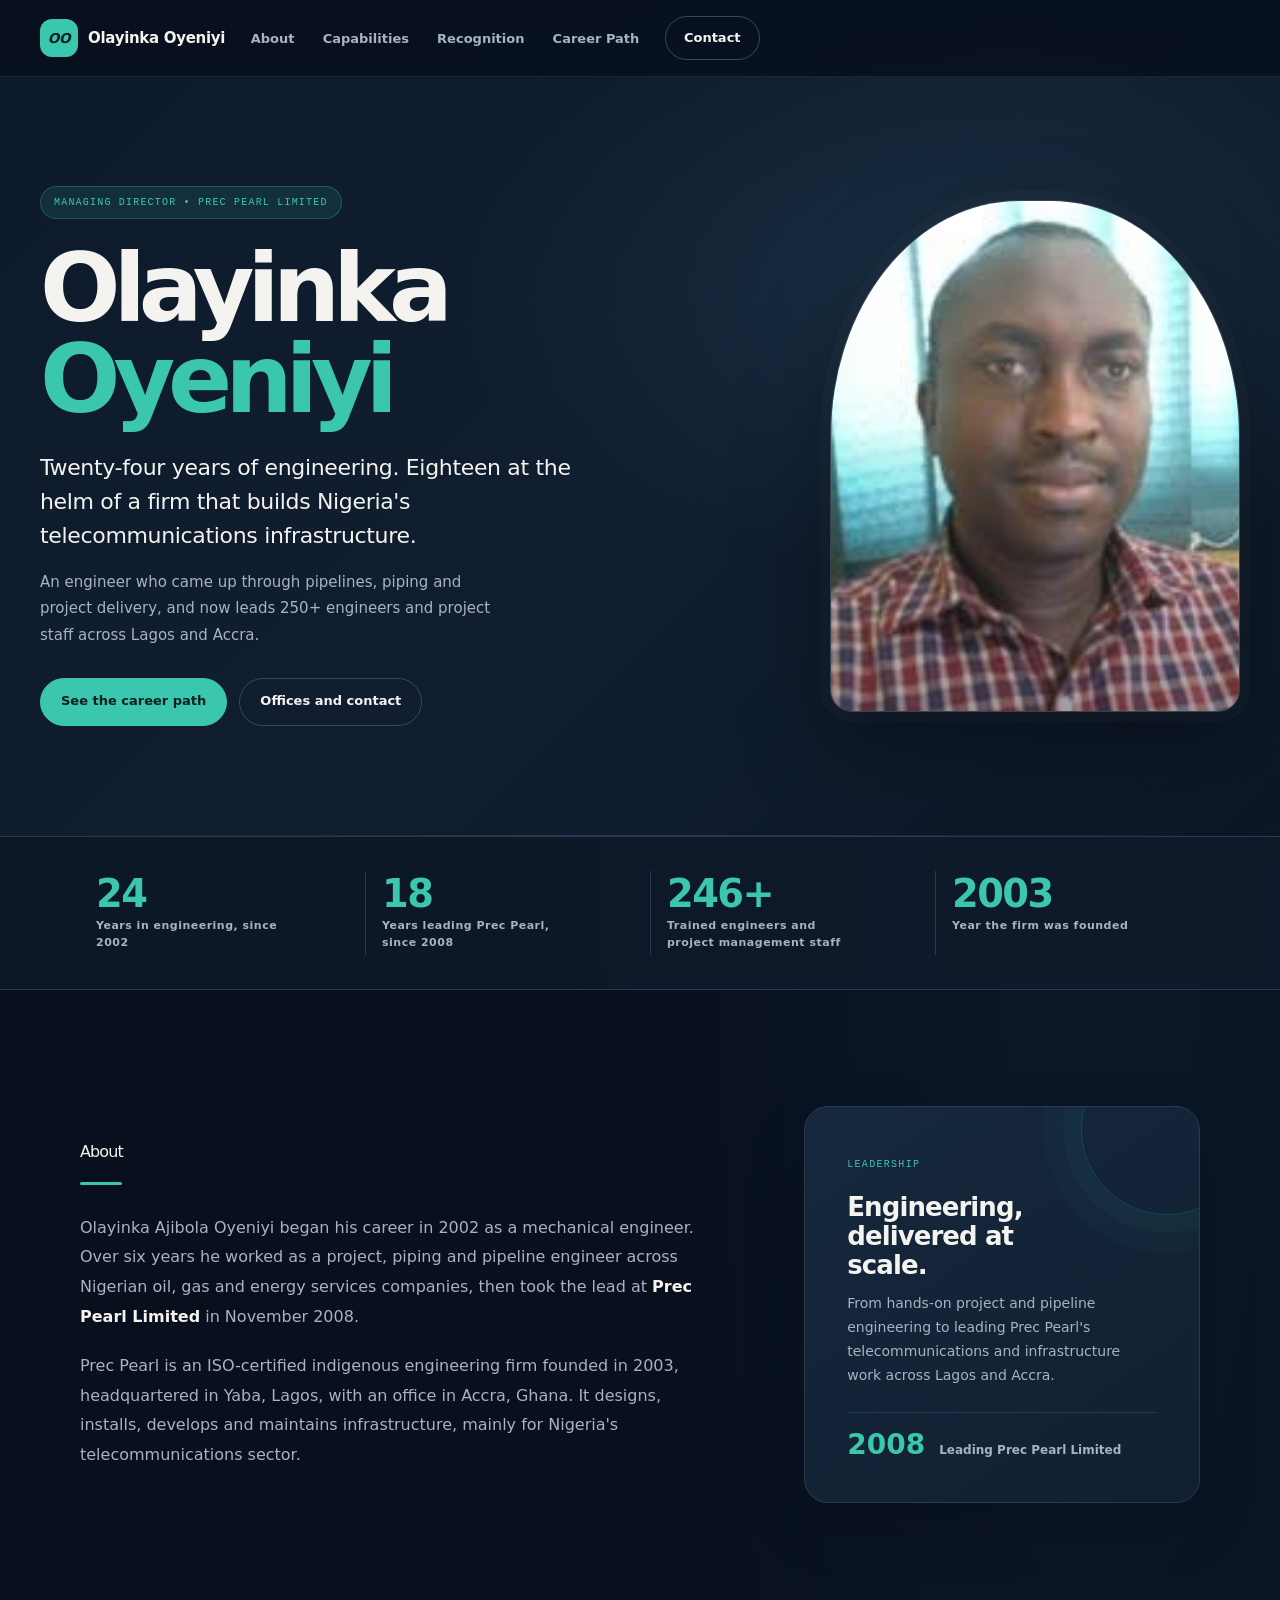
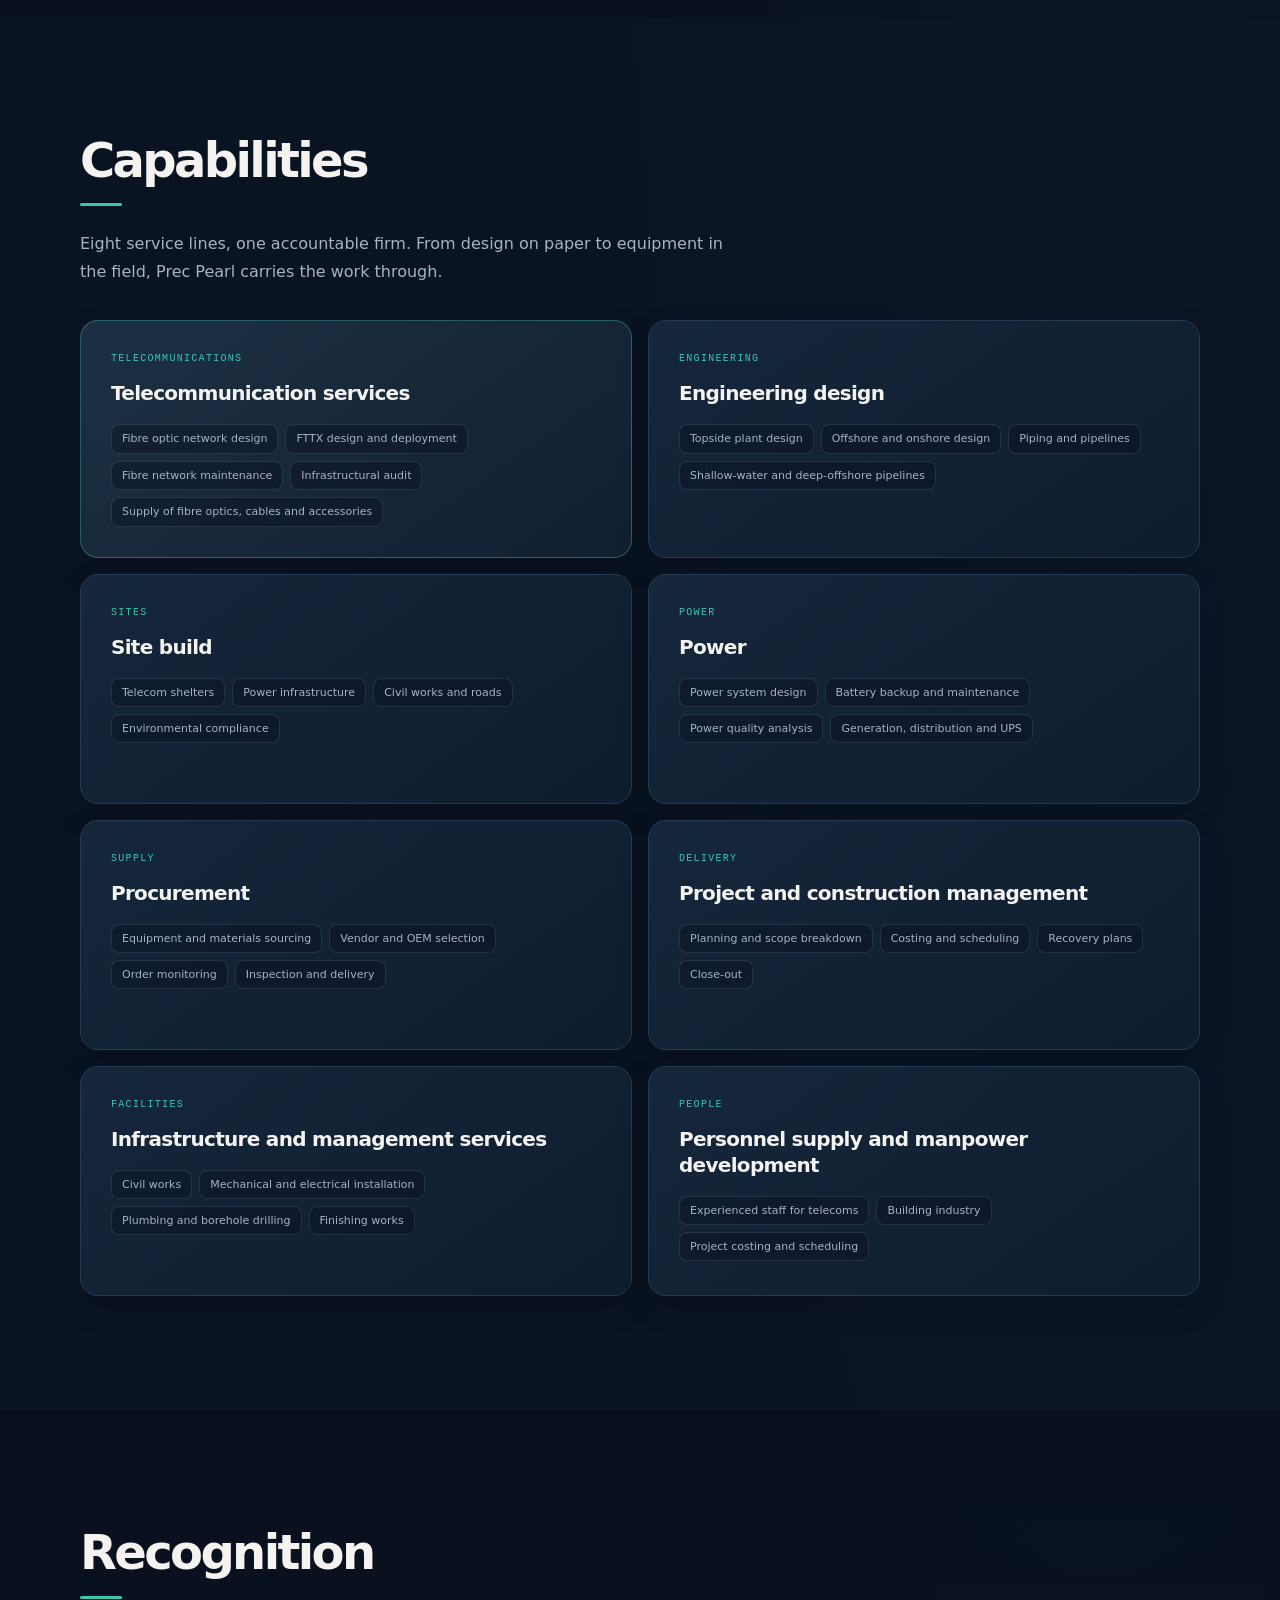
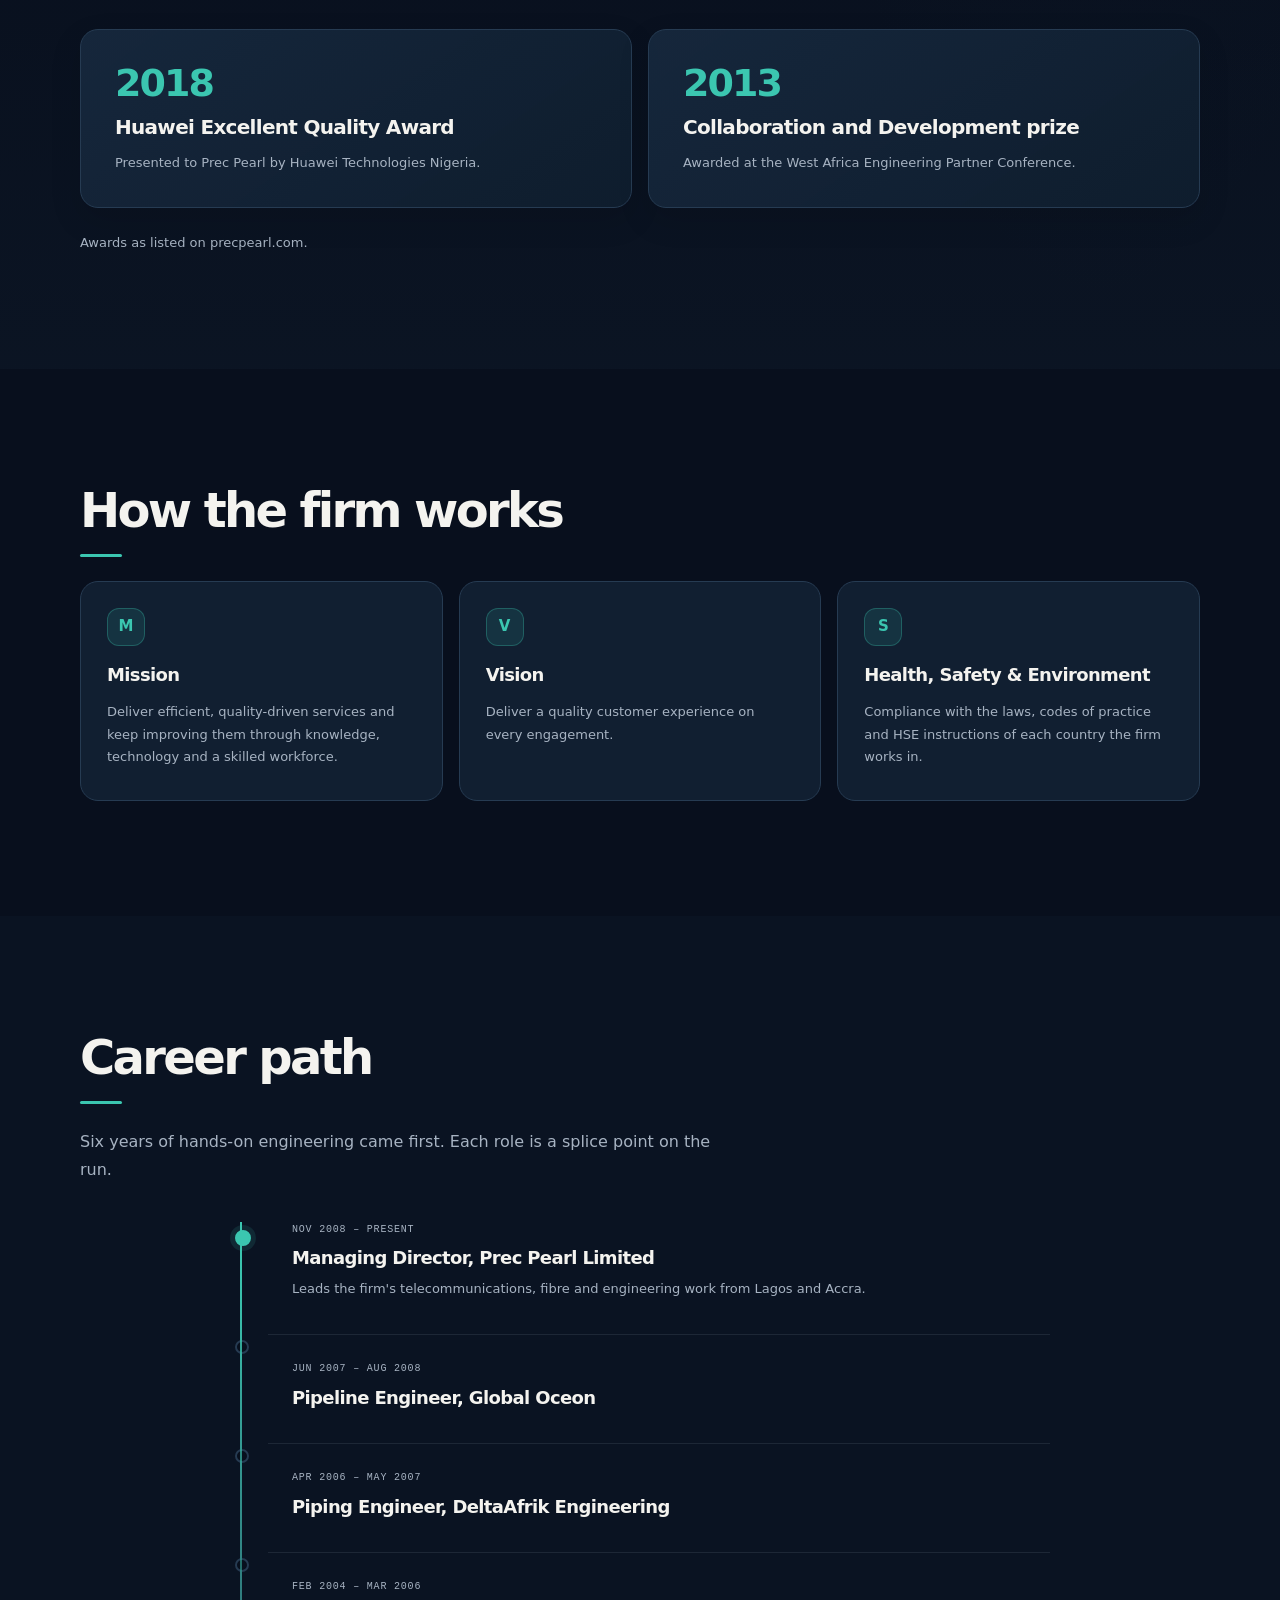
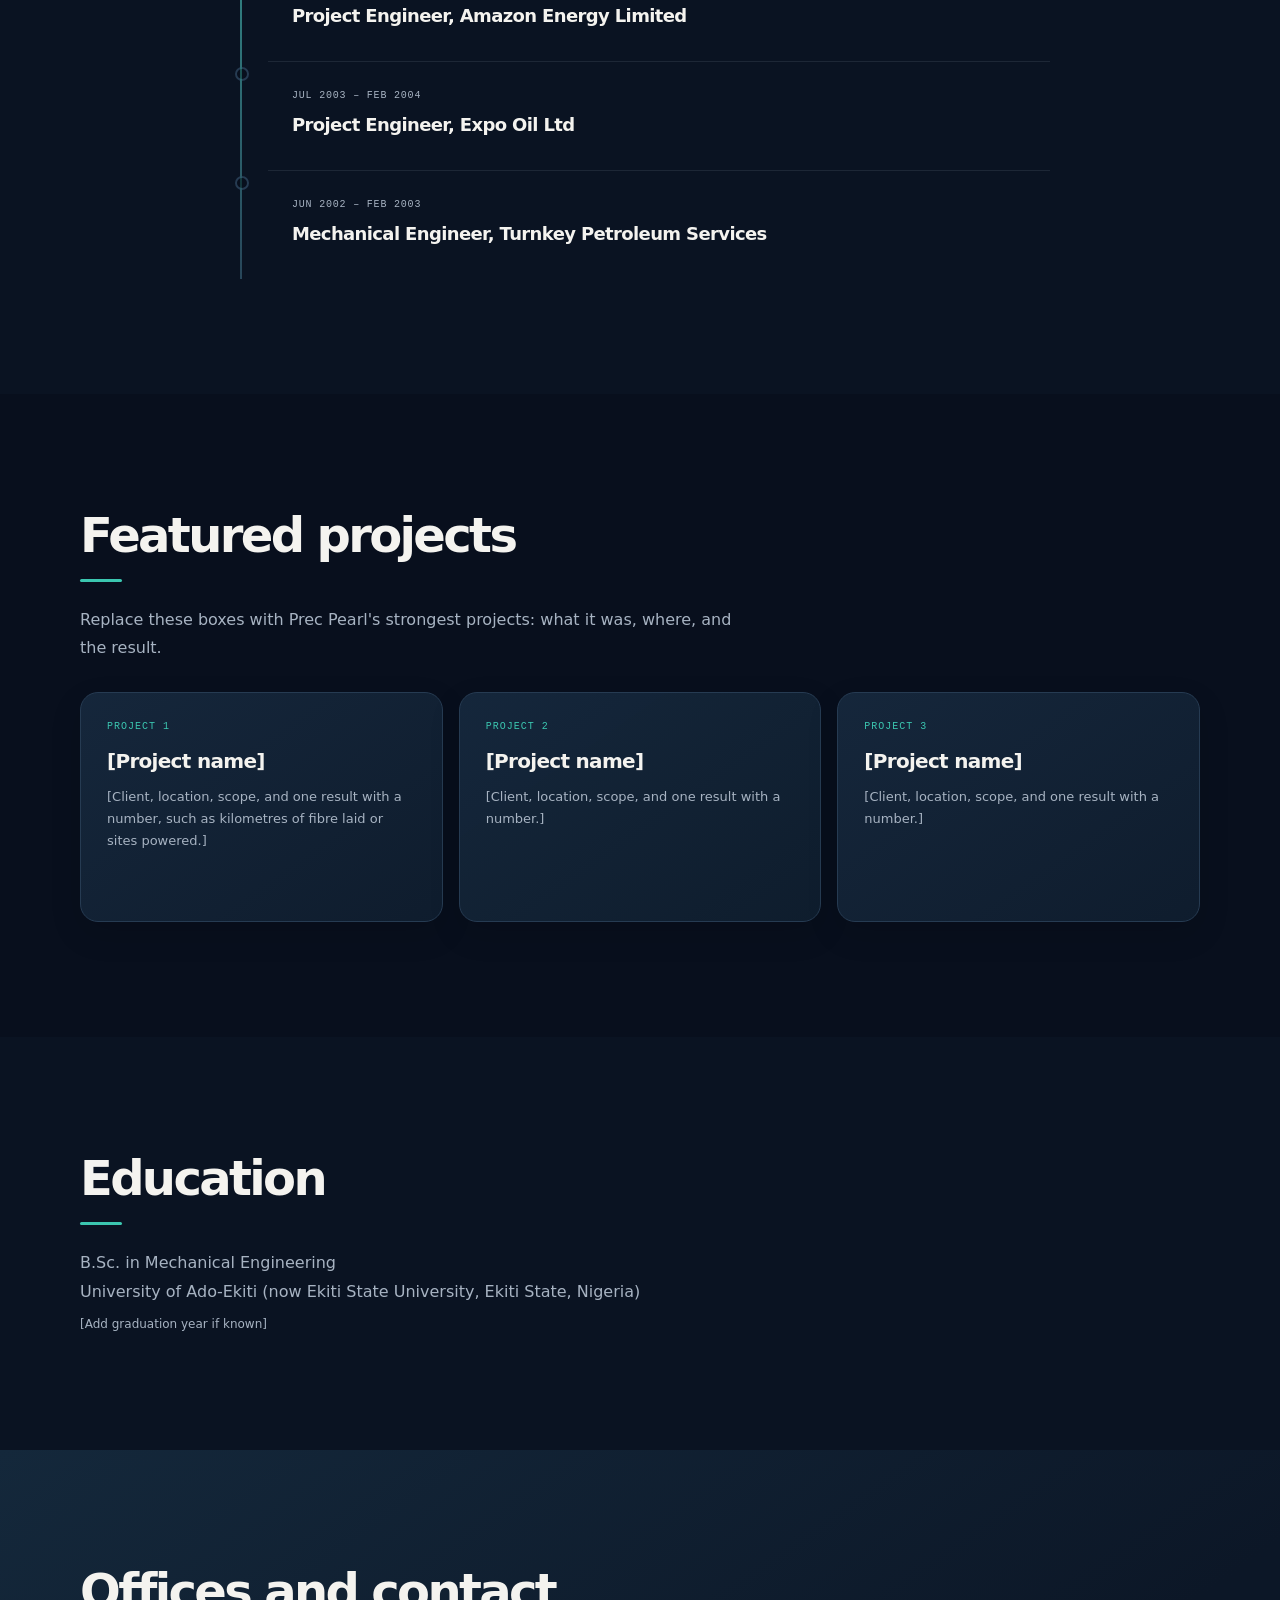
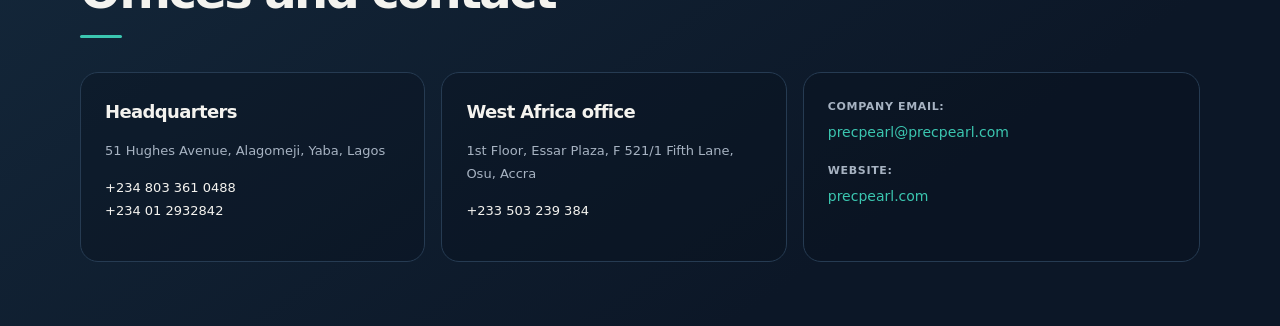
==== commit 987954c6: "Keep one styled Contact navigation button Co-authored-by: Copilot <223556219+Copilot@users.noreply.g" ====
--- a/index.html
+++ b/index.html
@@ -37,7 +37,6 @@
 <li><a class="nav-link" href="#capabilities">Capabilities</a></li>
 <li><a class="nav-link" href="#recognition">Recognition</a></li>
 <li><a class="nav-link" href="#career">Career Path</a></li>
-<li><a class="nav-link" href="#contact">Contact</a></li>
 </ul>
 <a class="btn-primary nav-cta" href="#contact">Contact</a>
 </div>
@@ -55,7 +54,6 @@
     <li><a class="nav-link" href="#capabilities">Capabilities</a></li>
     <li><a class="nav-link" href="#recognition">Recognition</a></li>
     <li><a class="nav-link" href="#career">Career Path</a></li>
-    <li><a class="nav-link" href="#contact">Contact</a></li>
   </ul>
   <a class="btn-primary nav-cta" href="#contact">Contact</a>
 </div>
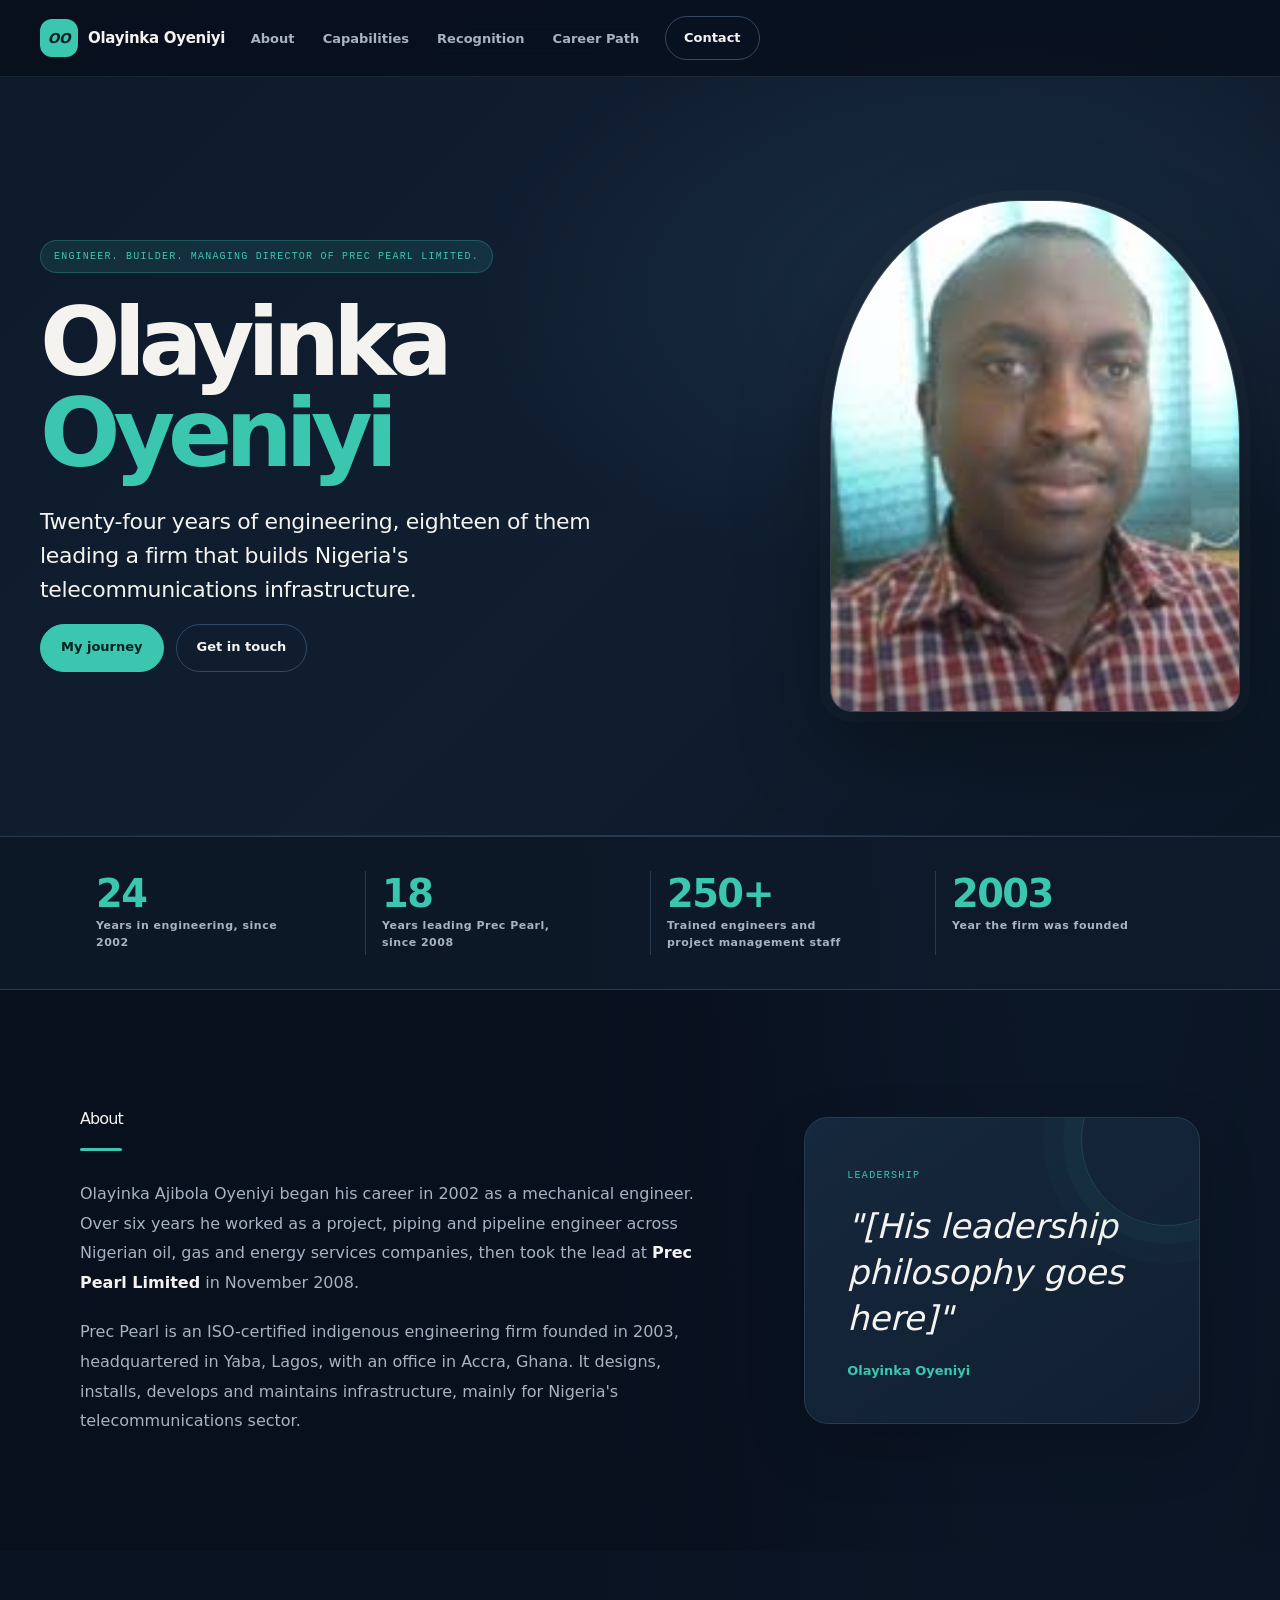
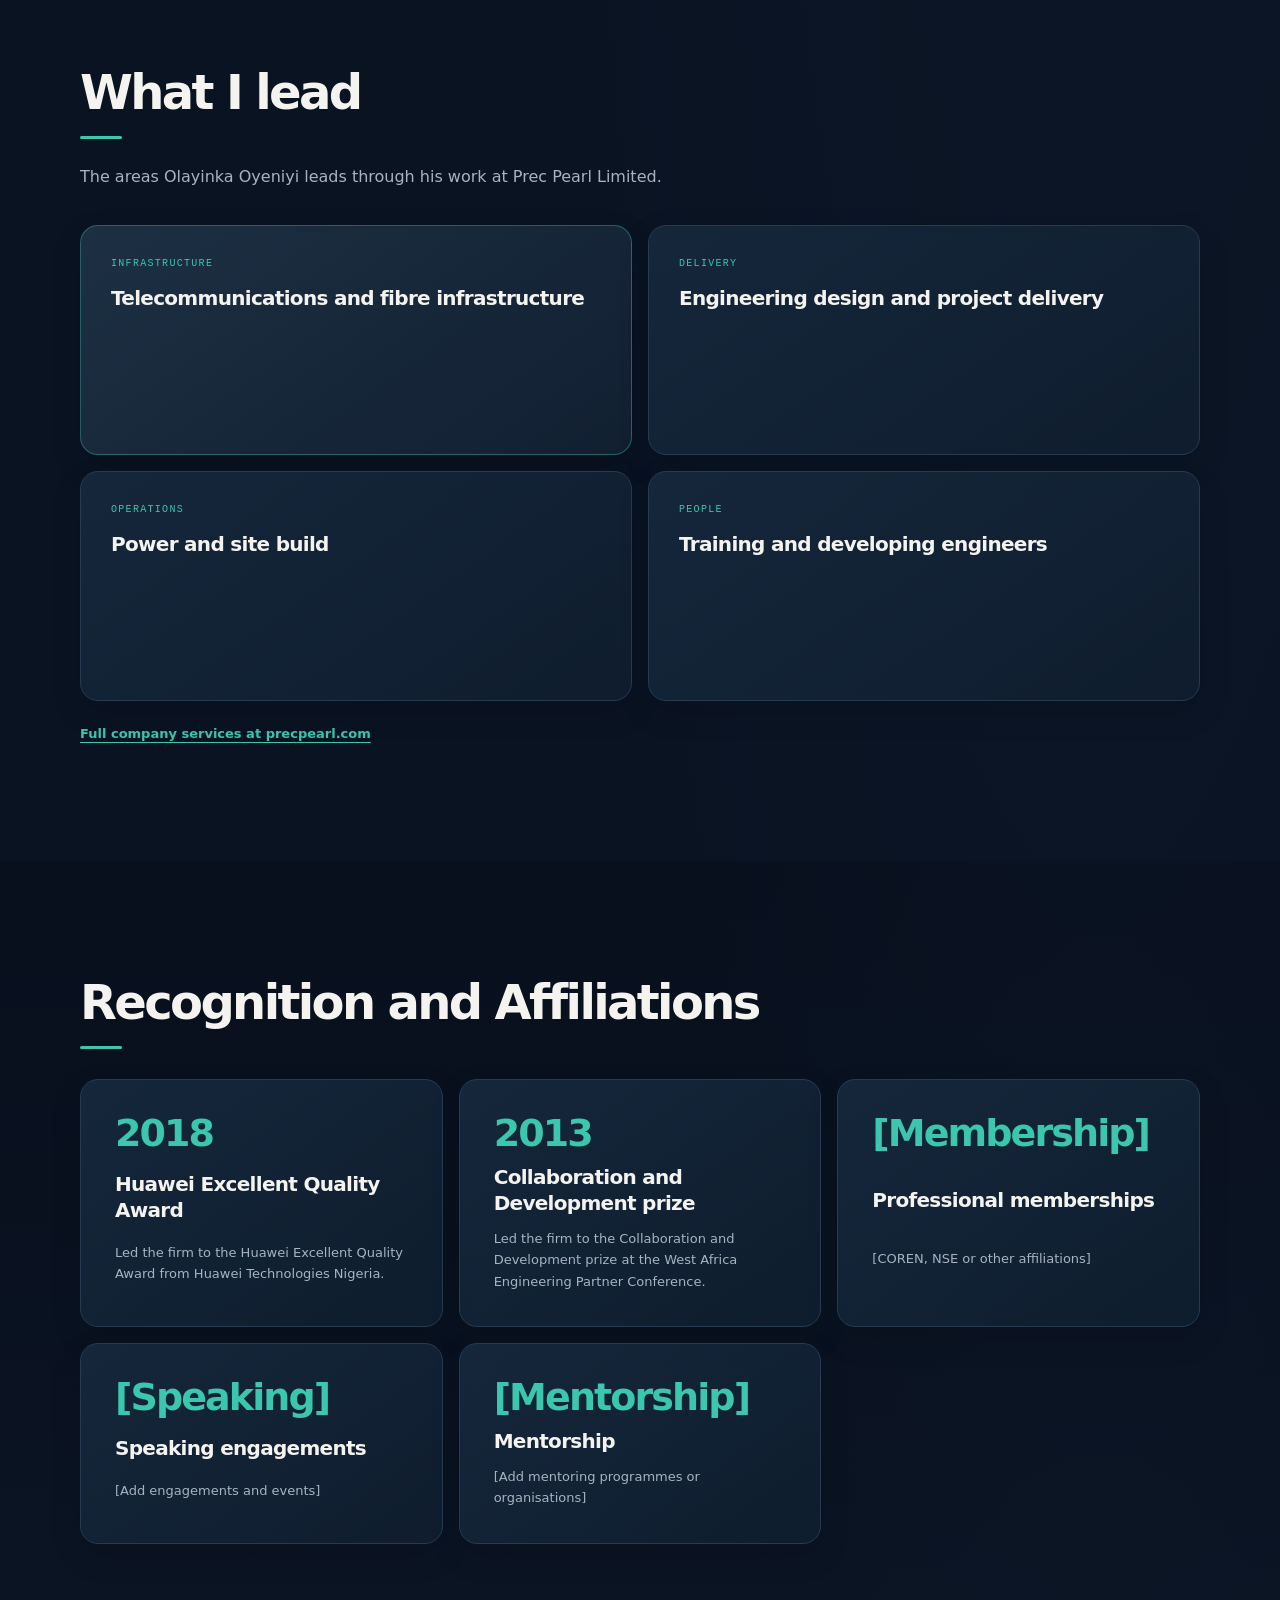
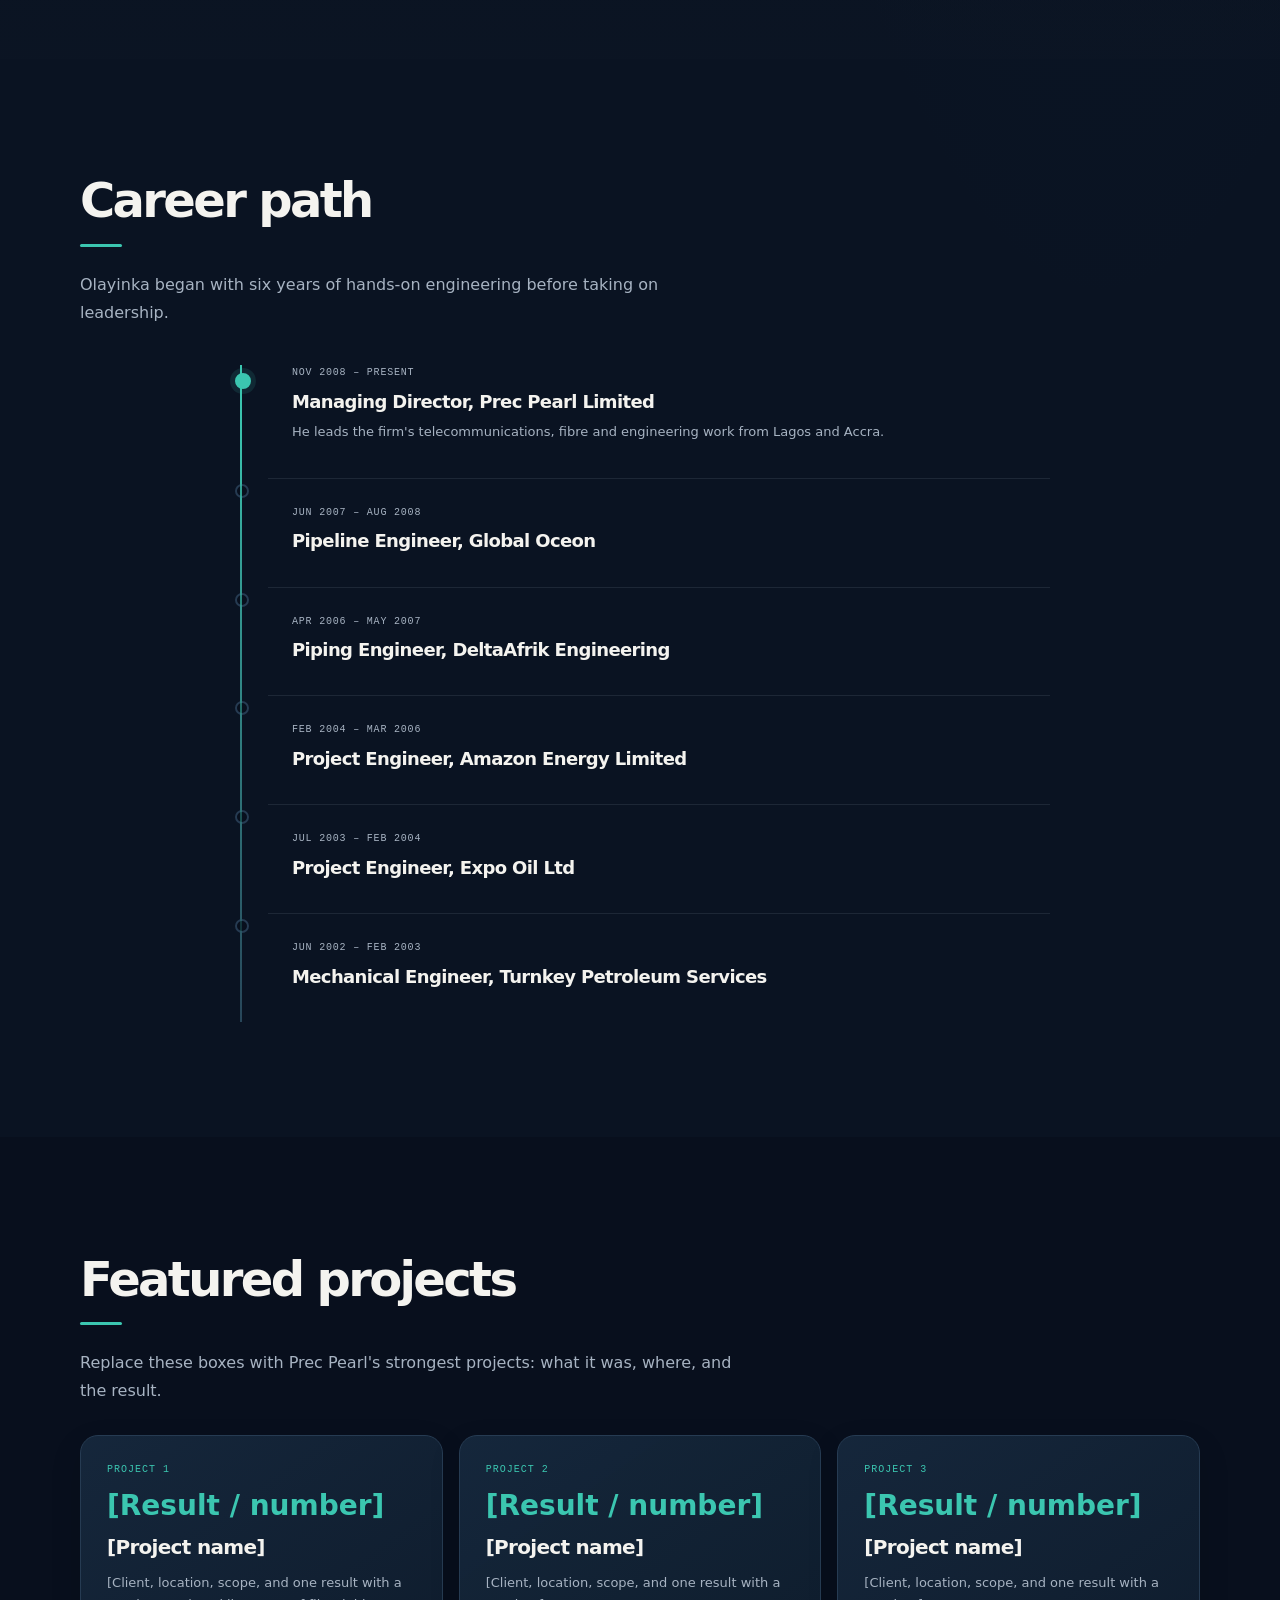
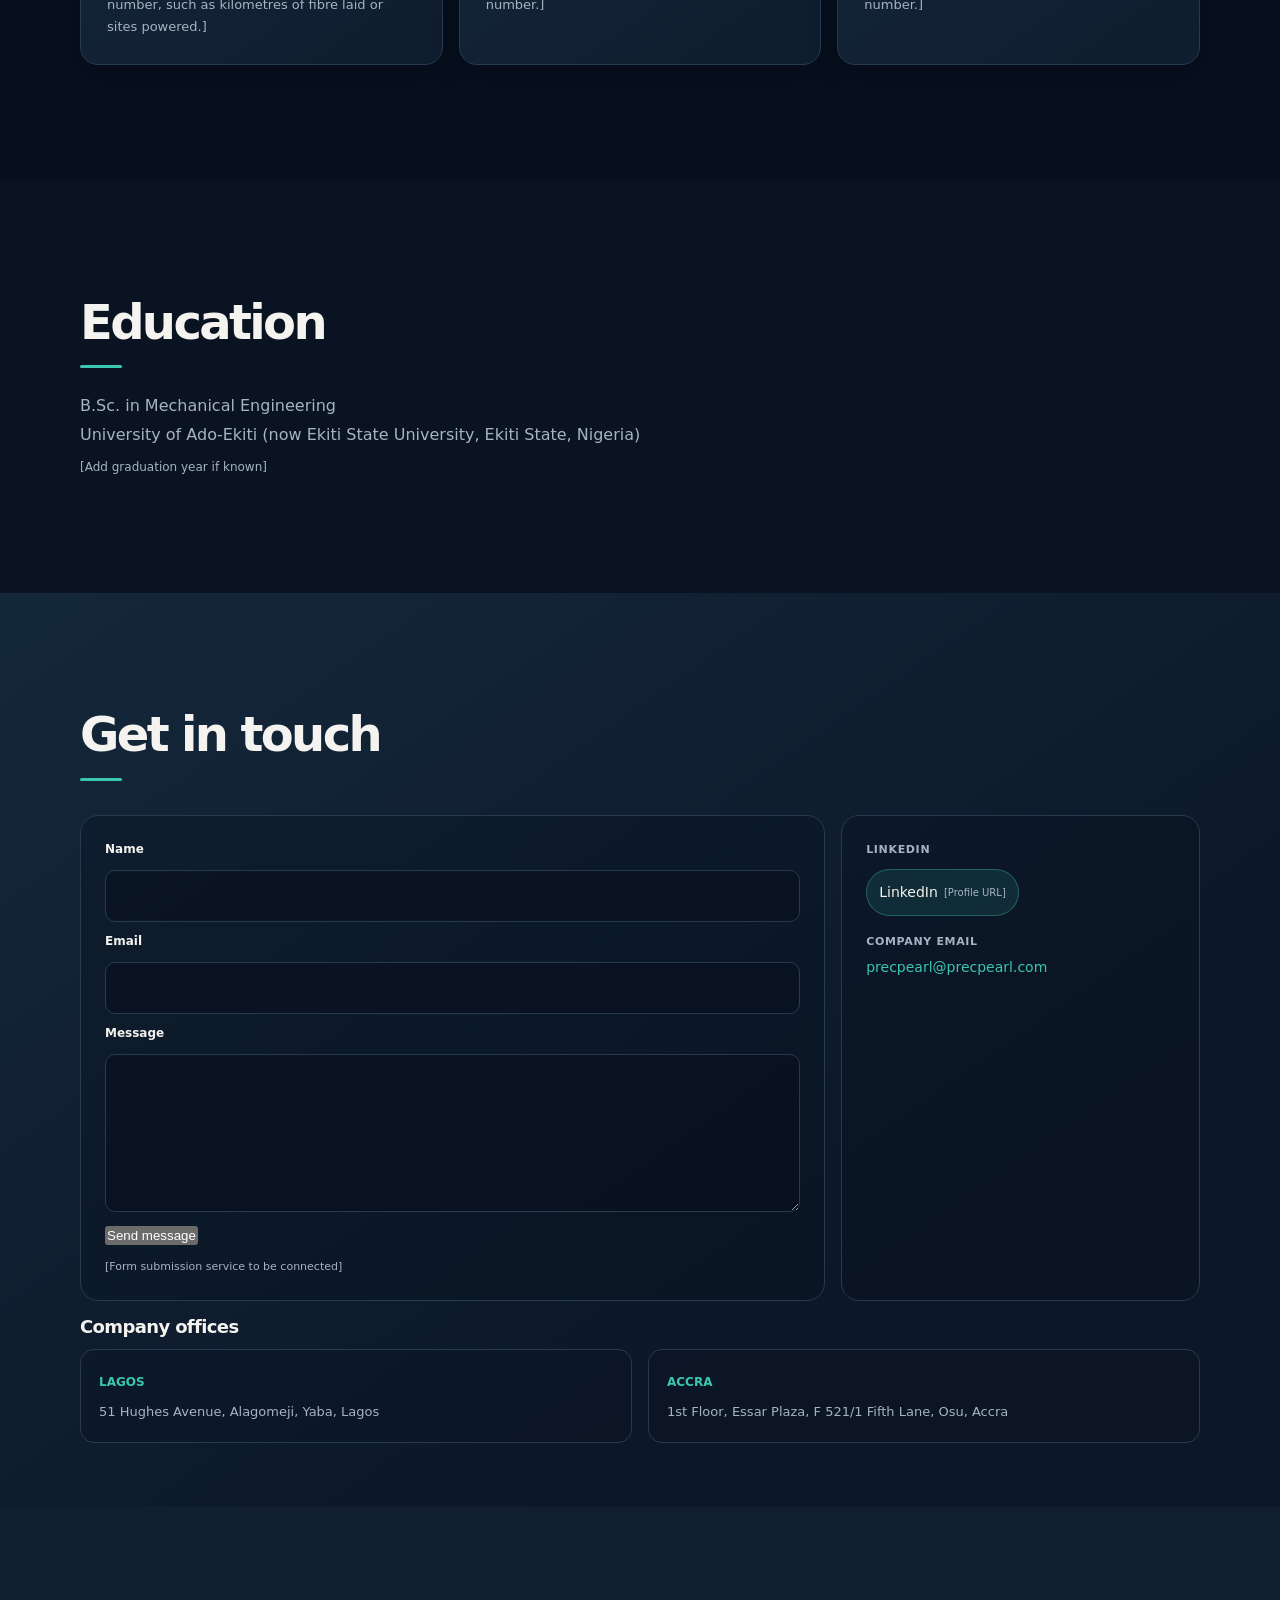
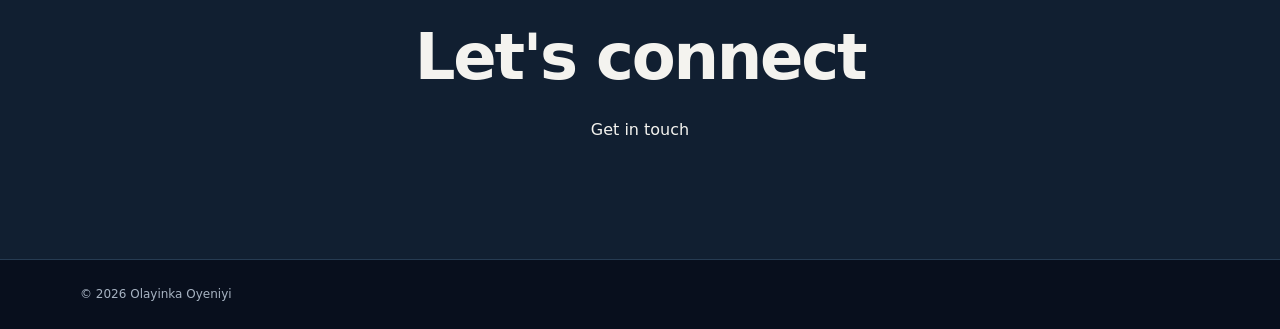
==== commit 74da949f: "Reframe portfolio as Olayinka's personal website Co-authored-by: Copilot <223556219+Copilot@users.no" ====
--- a/index.html
+++ b/index.html
@@ -66,20 +66,17 @@
 <section class="hero" id="home">
 <div class="hero-container">
 <div class="hero-copy">
-<div class="hero-badge">Managing Director &bull; Prec Pearl Limited</div>
+<div class="hero-badge">Engineer. Builder. Managing Director of Prec Pearl Limited.</div>
 <h1 class="hero-name">
 <span class="name-part">Olayinka</span>
 <span class="name-part">Oyeniyi</span>
 </h1>
 <p class="hero-statement">
-Twenty-four years of engineering. Eighteen at the helm of a firm that builds Nigeria's telecommunications infrastructure.
-</p>
-<p class="hero-role">
-An engineer who came up through pipelines, piping and project delivery, and now leads 250+ engineers and project staff across Lagos and Accra.
+Twenty-four years of engineering, eighteen of them leading a firm that builds Nigeria's telecommunications infrastructure.
 </p>
 <div class="hero-actions">
-<a class="btn-action primary" href="#career">See the career path</a>
-<a class="btn-action secondary" href="#contact">Offices and contact</a>
+<a class="btn-action primary" href="#career">My journey</a>
+<a class="btn-action secondary" href="#contact">Get in touch</a>
 </div>
 </div>
 <div class="hero-portrait">
@@ -121,11 +118,12 @@
 <p>Olayinka Ajibola Oyeniyi began his career in 2002 as a mechanical engineer. Over six years he worked as a project, piping and pipeline engineer across Nigerian oil, gas and energy services companies, then took the lead at <strong>Prec Pearl Limited</strong> in November 2008.</p>
 <p>Prec Pearl is an ISO-certified indigenous engineering firm founded in 2003, headquartered in Yaba, Lagos, with an office in Accra, Ghana. It designs, installs, develops and maintains infrastructure, mainly for Nigeria's telecommunications sector.</p>
 </div>
-<aside class="about-highlight">
+<aside class="about-highlight leadership-quote">
 <span class="highlight-label">Leadership</span>
-<h3>Engineering, delivered at scale.</h3>
-<p>From hands-on project and pipeline engineering to leading Prec Pearl's telecommunications and infrastructure work across Lagos and Accra.</p>
-<div class="highlight-stat"><strong>2008</strong><span>Leading Prec Pearl Limited</span></div>
+<blockquote>
+<p>"[His leadership philosophy goes here]"</p>
+<cite>Olayinka Oyeniyi</cite>
+</blockquote>
 </aside>
 </div>
 </div>
@@ -134,131 +132,59 @@
 <!-- Capabilities Section -->
 <section class="section capabilities" id="capabilities">
 <div class="section-container">
-<h2 class="section-subheading">Capabilities</h2>
-<p class="section-lead">Eight service lines, one accountable firm. From design on paper to equipment in the field, Prec Pearl carries the work through.</p>
+<h2 class="section-subheading">What I lead</h2>
+<p class="section-lead">The areas Olayinka Oyeniyi leads through his work at Prec Pearl Limited.</p>
 <div class="bento-grid">
-<article class="cap-card cap-lead w7">
-<span class="cap-tag">Telecommunications</span>
-<h3>Telecommunication services</h3>
-<ul class="cap-chips">
-<li>Fibre optic network design</li>
-<li>FTTX design and deployment</li>
-<li>Fibre network maintenance</li>
-<li>Infrastructural audit</li>
-<li>Supply of fibre optics, cables and accessories</li>
-</ul>
-</article>
-<article class="cap-card w5">
-<span class="cap-tag">Engineering</span>
-<h3>Engineering design</h3>
-<ul class="cap-chips">
-<li>Topside plant design</li>
-<li>Offshore and onshore design</li>
-<li>Piping and pipelines</li>
-<li>Shallow-water and deep-offshore pipelines</li>
-</ul>
-</article>
-<article class="cap-card w7">
-<span class="cap-tag">Sites</span>
-<h3>Site build</h3>
-<ul class="cap-chips">
-<li>Telecom shelters</li>
-<li>Power infrastructure</li>
-<li>Civil works and roads</li>
-<li>Environmental compliance</li>
-</ul>
-</article>
-<article class="cap-card w7">
-<span class="cap-tag">Power</span>
-<h3>Power</h3>
-<ul class="cap-chips">
-<li>Power system design</li>
-<li>Battery backup and maintenance</li>
-<li>Power quality analysis</li>
-<li>Generation, distribution and UPS</li>
-</ul>
-</article>
-<article class="cap-card w5">
-<span class="cap-tag">Supply</span>
-<h3>Procurement</h3>
-<ul class="cap-chips">
-<li>Equipment and materials sourcing</li>
-<li>Vendor and OEM selection</li>
-<li>Order monitoring</li>
-<li>Inspection and delivery</li>
-</ul>
-</article>
-<article class="cap-card w7">
+<article class="cap-card cap-lead">
+<span class="cap-tag">Infrastructure</span>
+<h3>Telecommunications and fibre infrastructure</h3>
+</article>
+<article class="cap-card">
 <span class="cap-tag">Delivery</span>
-<h3>Project and construction management</h3>
-<ul class="cap-chips">
-<li>Planning and scope breakdown</li>
-<li>Costing and scheduling</li>
-<li>Recovery plans</li>
-<li>Close-out</li>
-</ul>
-</article>
-<article class="cap-card w5">
-<span class="cap-tag">Facilities</span>
-<h3>Infrastructure and management services</h3>
-<ul class="cap-chips">
-<li>Civil works</li>
-<li>Mechanical and electrical installation</li>
-<li>Plumbing and borehole drilling</li>
-<li>Finishing works</li>
-</ul>
-</article>
-<article class="cap-card w7">
+<h3>Engineering design and project delivery</h3>
+</article>
+<article class="cap-card">
+<span class="cap-tag">Operations</span>
+<h3>Power and site build</h3>
+</article>
+<article class="cap-card">
 <span class="cap-tag">People</span>
-<h3>Personnel supply and manpower development</h3>
-<ul class="cap-chips">
-<li>Experienced staff for telecoms</li>
-<li>Building industry</li>
-<li>Project costing and scheduling</li>
-</ul>
-</article>
-</div>
+<h3>Training and developing engineers</h3>
+</article>
+</div>
+<p class="company-services-link"><a href="https://www.precpearl.com/" target="_blank" rel="noopener">Full company services at precpearl.com</a></p>
 </section>
 
 <!-- Recognition Section -->
 <section class="section recognition" id="recognition">
 <div class="section-container">
-<h2 class="section-subheading">Recognition</h2>
+<h2 class="section-subheading">Recognition and Affiliations</h2>
 <div class="awards-grid">
 <article class="award-card">
 <span class="award-year">2018</span>
 <h3>Huawei Excellent Quality Award</h3>
-<p>Presented to Prec Pearl by Huawei Technologies Nigeria.</p>
+<p>Led the firm to the Huawei Excellent Quality Award from Huawei Technologies Nigeria.</p>
 </article>
 <article class="award-card">
 <span class="award-year">2013</span>
 <h3>Collaboration and Development prize</h3>
-<p>Awarded at the West Africa Engineering Partner Conference.</p>
-</article>
-</div>
-<p class="award-note">Awards as listed on precpearl.com.</p>
-</div>
-</section>
-
-<!-- Principles Section -->
-<section class="section principles" id="principles">
-<div class="section-container">
-<h2 class="section-subheading">How the firm works</h2>
-<div class="principles-grid">
-<div class="principle-card">
-<span class="principle-icon">M</span>
-<h3>Mission</h3>
-<p>Deliver efficient, quality-driven services and keep improving them through knowledge, technology and a skilled workforce.</p>
-</div>
-<div class="principle-card">
-<span class="principle-icon">V</span>
-<h3>Vision</h3>
-<p>Deliver a quality customer experience on every engagement.</p>
-</div>
-<div class="principle-card">
-<span class="principle-icon">S</span>
-<h3>Health, Safety & Environment</h3>
-<p>Compliance with the laws, codes of practice and HSE instructions of each country the firm works in.</p>
+<p>Led the firm to the Collaboration and Development prize at the West Africa Engineering Partner Conference.</p>
+</article>
+<article class="award-card placeholder">
+<span class="award-year">[Membership]</span>
+<h3>Professional memberships</h3>
+<p>[COREN, NSE or other affiliations]</p>
+</article>
+<article class="award-card placeholder">
+<span class="award-year">[Speaking]</span>
+<h3>Speaking engagements</h3>
+<p>[Add engagements and events]</p>
+</article>
+<article class="award-card placeholder">
+<span class="award-year">[Mentorship]</span>
+<h3>Mentorship</h3>
+<p>[Add mentoring programmes or organisations]</p>
+</article>
 </div>
 </div>
 </section>
@@ -267,12 +193,12 @@
 <section class="section career" id="career">
 <div class="section-container">
 <h2 class="section-subheading">Career path</h2>
-<p class="section-lead">Six years of hands-on engineering came first. Each role is a splice point on the run.</p>
+<p class="section-lead">Olayinka began with six years of hands-on engineering before taking on leadership.</p>
 <div class="career-timeline">
 <article class="timeline-node current">
 <time>Nov 2008 – Present</time>
 <h3>Managing Director, Prec Pearl Limited</h3>
-<p>Leads the firm's telecommunications, fibre and engineering work from Lagos and Accra.</p>
+<p>He leads the firm's telecommunications, fibre and engineering work from Lagos and Accra.</p>
 </article>
 <article class="timeline-node">
 <time>Jun 2007 – Aug 2008</time>
@@ -305,16 +231,19 @@
 <div class="projects-grid">
 <article class="project-slot placeholder">
 <span class="proj-label">Project 1</span>
+<strong class="proj-stat">[Result / number]</strong>
 <h3 class="proj-name">[Project name]</h3>
 <p class="proj-desc">[Client, location, scope, and one result with a number, such as kilometres of fibre laid or sites powered.]</p>
 </article>
 <article class="project-slot placeholder">
 <span class="proj-label">Project 2</span>
+<strong class="proj-stat">[Result / number]</strong>
 <h3 class="proj-name">[Project name]</h3>
 <p class="proj-desc">[Client, location, scope, and one result with a number.]</p>
 </article>
 <article class="project-slot placeholder">
 <span class="proj-label">Project 3</span>
+<strong class="proj-stat">[Result / number]</strong>
 <h3 class="proj-name">[Project name]</h3>
 <p class="proj-desc">[Client, location, scope, and one result with a number.]</p>
 </article>
@@ -334,24 +263,44 @@
 <!-- Contact Section -->
 <section class="section contact" id="contact">
 <div class="section-container">
-<h2 class="section-subheading">Offices and contact</h2>
+<h2 class="section-subheading">Get in touch</h2>
 <div class="contact-grid">
-<div class="contact-card">
-<h3>Headquarters</h3>
-<p>51 Hughes Avenue, Alagomeji, Yaba, Lagos</p>
-<p><a class="contact-phone" href="tel:+2348033610488">+234 803 361 0488</a><br><a class="contact-phone" href="tel:+23412932842">+234 01 2932842</a></p>
-</div>
-<div class="contact-card">
-<h3>West Africa office</h3>
-<p>1st Floor, Essar Plaza, F 521/1 Fifth Lane, Osu, Accra</p>
-<p><a class="contact-phone" href="tel:+233503239384">+233 503 239 384</a></p>
-</div>
+<form class="contact-form" method="post" aria-label="Contact Olayinka Oyeniyi">
+<label for="contact-name">Name</label>
+<input id="contact-name" name="name" type="text" autocomplete="name" required>
+<label for="contact-email">Email</label>
+<input id="contact-email" name="email" type="email" autocomplete="email" required>
+<label for="contact-message">Message</label>
+<textarea id="contact-message" name="message" rows="5" required></textarea>
+<button class="btn-primary" type="submit">Send message</button>
+<p class="form-placeholder">[Form submission service to be connected]</p>
+</form>
 <div class="contact-details">
-<p><strong>Company email:</strong> <a href="mailto:precpearl@precpearl.com">precpearl@precpearl.com</a></p>
-<p><strong>Website:</strong> <a href="https://www.precpearl.com/" target="_blank" rel="noopener">precpearl.com</a></p>
-</div>
-</div>
-</section>
+<p><strong>LinkedIn</strong><a class="linkedin-button" href="#linkedin" aria-label="LinkedIn profile URL placeholder">LinkedIn <span>[Profile URL]</span></a></p>
+<p><strong>Company email</strong><a href="mailto:precpearl@precpearl.com">precpearl@precpearl.com</a></p>
+</div>
+</div>
+<div class="company-offices">
+<h3>Company offices</h3>
+<div class="office-grid">
+<div><strong>Lagos</strong><p>51 Hughes Avenue, Alagomeji, Yaba, Lagos</p></div>
+<div><strong>Accra</strong><p>1st Floor, Essar Plaza, F 521/1 Fifth Lane, Osu, Accra</p></div>
+</div>
+</div>
+</section>
+
+<section class="section closing-cta" aria-labelledby="closing-cta-heading">
+<div class="section-container">
+<h2 id="closing-cta-heading">Let's connect</h2>
+<a class="btn-primary" href="#contact">Get in touch</a>
+</div>
+</section>
+
+<footer class="site-footer">
+<div class="section-container">
+<p>&copy; <span id="current-year">2026</span> Olayinka Oyeniyi</p>
+</div>
+</footer>
 </body>
 <script src="js/_init.js"></script>
 </html>
--- a/css/_polish.css
+++ b/css/_polish.css
@@ -294,6 +294,23 @@
 }
 .highlight-stat strong { color: var(--accent); font-family: var(--font-display); font-size: 28px; line-height: 1 }
 .highlight-stat span { color: var(--muted); font-size: 12px; font-weight: 600 }
+.leadership-quote blockquote { margin: 18px 0 0 }
+.leadership-quote blockquote p {
+  margin: 0;
+  color: var(--fg);
+  font-family: var(--font-display);
+  font-size: clamp(24px, 3vw, 34px);
+  font-style: italic;
+  line-height: 1.35;
+}
+.leadership-quote cite {
+  display: block;
+  margin-top: 18px;
+  color: var(--accent);
+  font-size: 13px;
+  font-style: normal;
+  font-weight: 700;
+}
 
 .capabilities, .career, .education { background: rgba(12, 23, 39, .64) }
 .bento-grid {
@@ -336,9 +353,16 @@
   box-shadow: 0 20px 46px rgba(0, 0, 0, .22);
   transform: translateY(-3px);
 }
+.company-services-link {
+  margin-top: 22px;
+  color: var(--accent);
+  font-size: 13px;
+  font-weight: 600;
+}
+.company-services-link a { text-decoration: underline; text-underline-offset: 4px }
 
 .recognition { background: linear-gradient(180deg, transparent, rgba(16, 29, 45, .38)) }
-.awards-grid { grid-template-columns: repeat(2, minmax(0, 1fr)); gap: 16px; margin-top: 30px }
+.awards-grid { grid-template-columns: repeat(3, minmax(0, 1fr)); gap: 16px; margin-top: 30px }
 .award-card { padding: clamp(24px, 4vw, 34px); gap: 12px }
 .award-year { font-family: var(--font-display); font-size: 38px; font-weight: 700; line-height: 1 }
 .award-card p, .award-note { color: var(--muted); font-size: 13px; line-height: 1.65 }
@@ -406,6 +430,13 @@
 .project-slot { min-height: 230px; padding: 26px; border-style: solid }
 .project-slot .proj-label { margin-bottom: 0; color: var(--accent); font-family: var(--font-mono); font-size: 10px; letter-spacing: .1em }
 .project-slot .proj-name { margin: 0 }
+.project-slot .proj-stat {
+  display: block;
+  color: var(--accent);
+  font-family: var(--font-display);
+  font-size: 28px;
+  line-height: 1.1;
+}
 .project-slot .proj-desc { margin: 0; color: var(--muted); font-size: 13px; line-height: 1.7 }
 .education { max-width: none }
 .education .section-container { max-width: 1120px }
@@ -418,12 +449,13 @@
 }
 .contact .section-subheading { margin-bottom: 0 }
 .contact-grid {
-  grid-template-columns: 1fr 1fr 1.15fr;
+  grid-template-columns: 1.35fr .65fr;
   gap: 16px;
   margin-top: 34px;
   opacity: 1;
   transform: none;
 }
+.contact-form,
 .contact-card, .contact-details {
   min-width: 0;
   padding: 24px;
@@ -431,6 +463,51 @@
   border-radius: 18px;
   background: rgba(8, 15, 29, .34);
 }
+.contact-form { display: grid; gap: 10px }
+.contact-form label { color: var(--fg); font-size: 12px; font-weight: 700 }
+.contact-form input,
+.contact-form textarea {
+  width: 100%;
+  border: 1px solid var(--line);
+  border-radius: 10px;
+  background: rgba(8, 15, 29, .58);
+  color: var(--fg);
+  font: var(--type-body1) var(--line-4);
+  padding: 12px 14px;
+  resize: vertical;
+}
+.contact-form input:focus,
+.contact-form textarea:focus {
+  border-color: var(--accent);
+  outline: 2px solid var(--accent-soft);
+  outline-offset: 2px;
+}
+.contact-form .btn-primary { justify-self: start; margin-top: 4px }
+.contact-form .form-placeholder { margin: 2px 0 0; color: var(--muted); font-size: 11px }
+.linkedin-button {
+  display: inline-flex;
+  align-items: center;
+  gap: 6px;
+  margin-top: 6px;
+  padding: 10px 12px;
+  border: 1px solid rgba(59, 198, 176, .35);
+  border-radius: 999px;
+  background: var(--accent-soft);
+  color: var(--fg) !important;
+  font-size: 13px;
+  font-weight: 700;
+}
+.linkedin-button span { color: var(--muted); font-size: 10px }
+.company-offices { margin-top: 16px }
+.company-offices h3 { margin-bottom: 12px; font-size: 18px }
+.office-grid { display: grid; grid-template-columns: repeat(2, minmax(0, 1fr)); gap: 16px }
+.office-grid > div { padding: 18px; border: 1px solid var(--line); border-radius: 14px; background: rgba(8, 15, 29, .28) }
+.office-grid strong { color: var(--accent); font-size: 12px; text-transform: uppercase }
+.office-grid p { margin: 6px 0 0; color: var(--muted); font-size: 13px }
+.closing-cta { text-align: center; background: var(--panel) }
+.closing-cta h2 { margin-bottom: 24px; font-family: var(--font-display); font-size: clamp(36px, 6vw, 64px) }
+.closing-cta .btn-primary { display: inline-flex }
+.site-footer { border-top: 1px solid var(--line); padding: 24px 0; color: var(--muted); font-size: 12px }
 .contact-card h3 { margin-bottom: 14px; font-size: 18px; font-weight: 700 }
 .contact-card p, .contact-details p { color: var(--muted); font-size: 13px; line-height: 1.75 }
 .contact-card p { margin-bottom: 14px }
@@ -511,10 +588,13 @@
 @keyframes menu-scrim-in { from { opacity: 0 } to { opacity: 1 } }
 
 @media (max-width: 940px) {
-  .nav-container { width: min(100% - 40px, 720px) }
+  .nav-container {
+    width: min(100% - 40px, 720px);
+    justify-content: space-between;
+  }
   .main-nav .nav-links, .main-nav > .nav-container > .nav-cta { display: none }
-  .site-header .nav-toggle { display: block; width: 38px; height: 38px }
-  .site-header .nav-toggle span { left: 7px; width: 24px; height: 2px; border-radius: 2px }
+  .site-header .nav-toggle { display: block; width: 44px; height: 44px }
+  .site-header .nav-toggle span { left: 10px; width: 24px; height: 2px; border-radius: 2px }
   .site-header .mobile-nav {
     display: block;
     visibility: hidden;
@@ -555,6 +635,7 @@
     padding: 58px 0 48px;
   }
   .hero-name { font-size: clamp(3.4rem, 13vw, 5.4rem) }
+  .hero-actions { display: flex; align-items: stretch; flex-direction: column }
   .hero-portrait { width: min(78%, 360px); justify-self: center; aspect-ratio: 5 / 4; border-radius: 28px }
   .hero-portrait img { object-position: center 24% }
   .section-container { width: min(100% - 40px, 620px) }
@@ -574,6 +655,7 @@
   .projects-grid { grid-template-columns: 1fr }
   .project-slot { min-height: 0 }
   .contact-grid { grid-template-columns: 1fr }
+  .office-grid { grid-template-columns: 1fr }
   .contact-card, .contact-details { padding: 22px }
 }
 
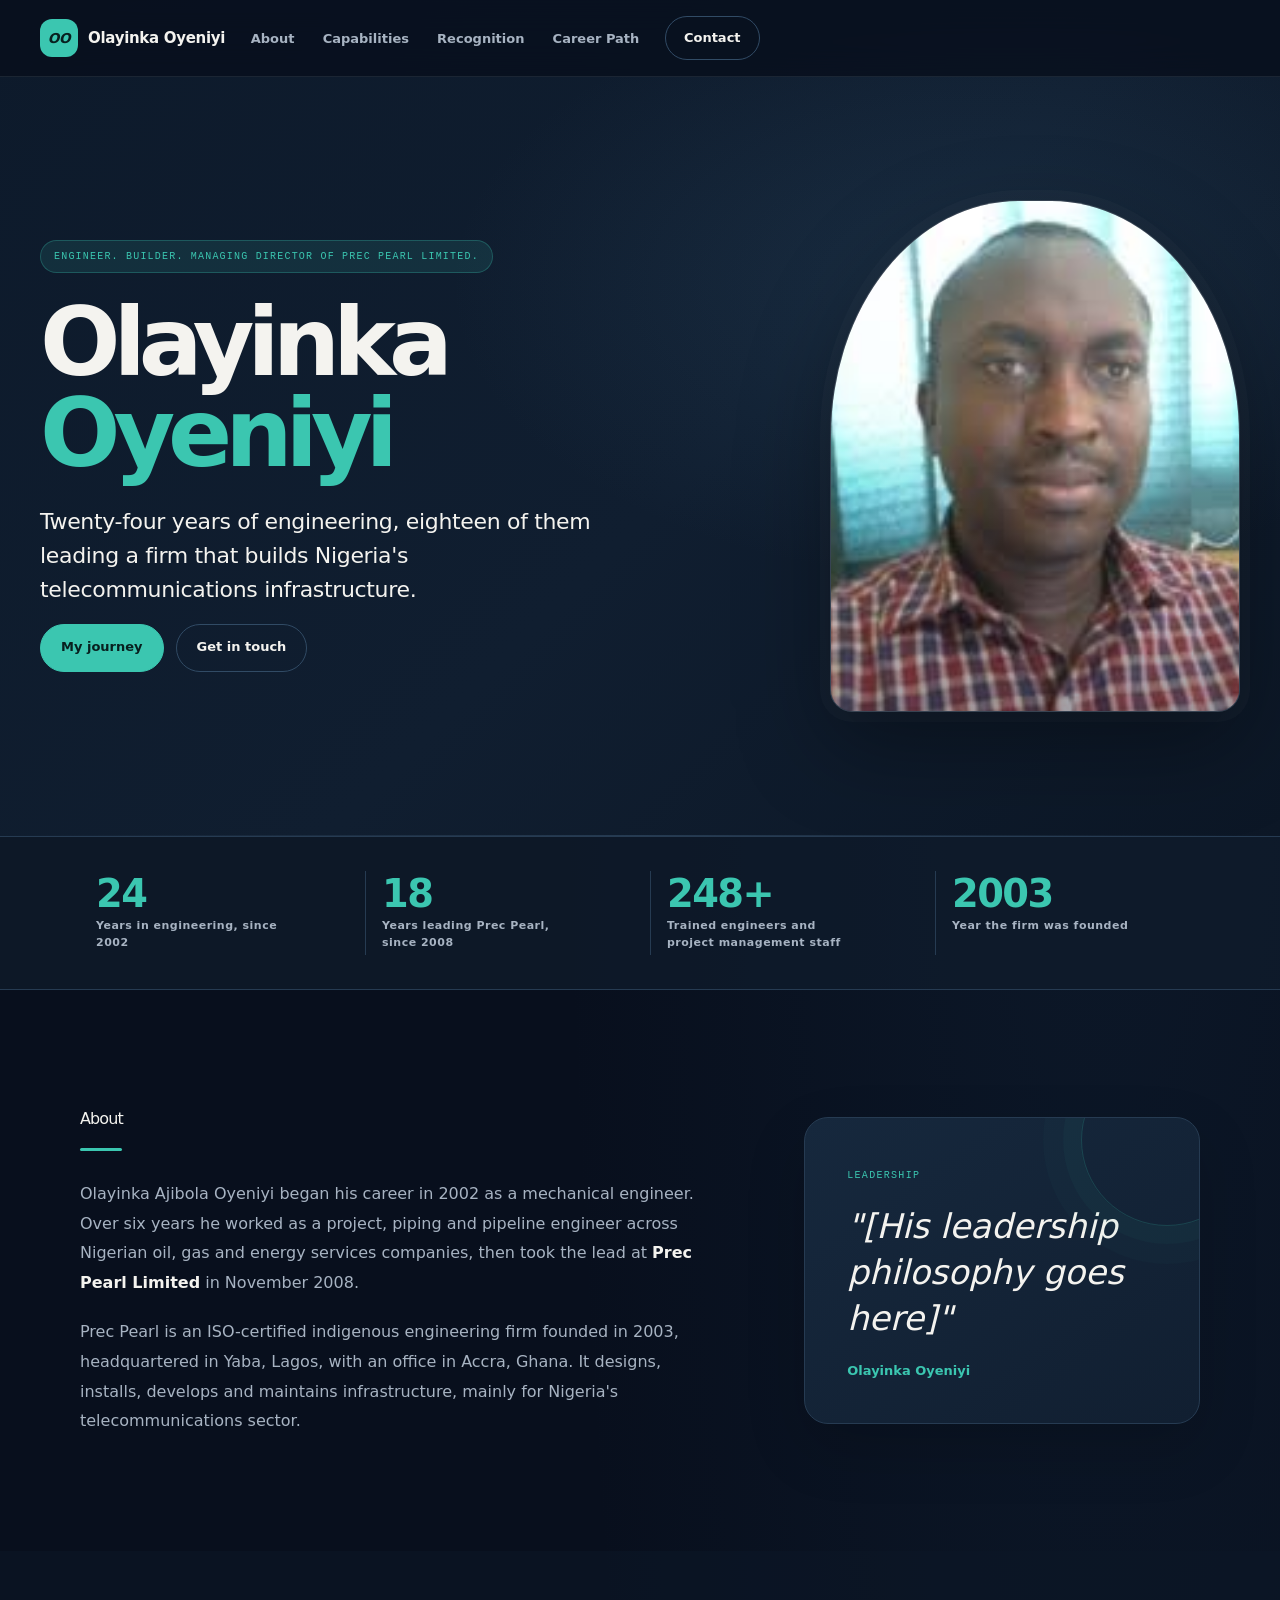
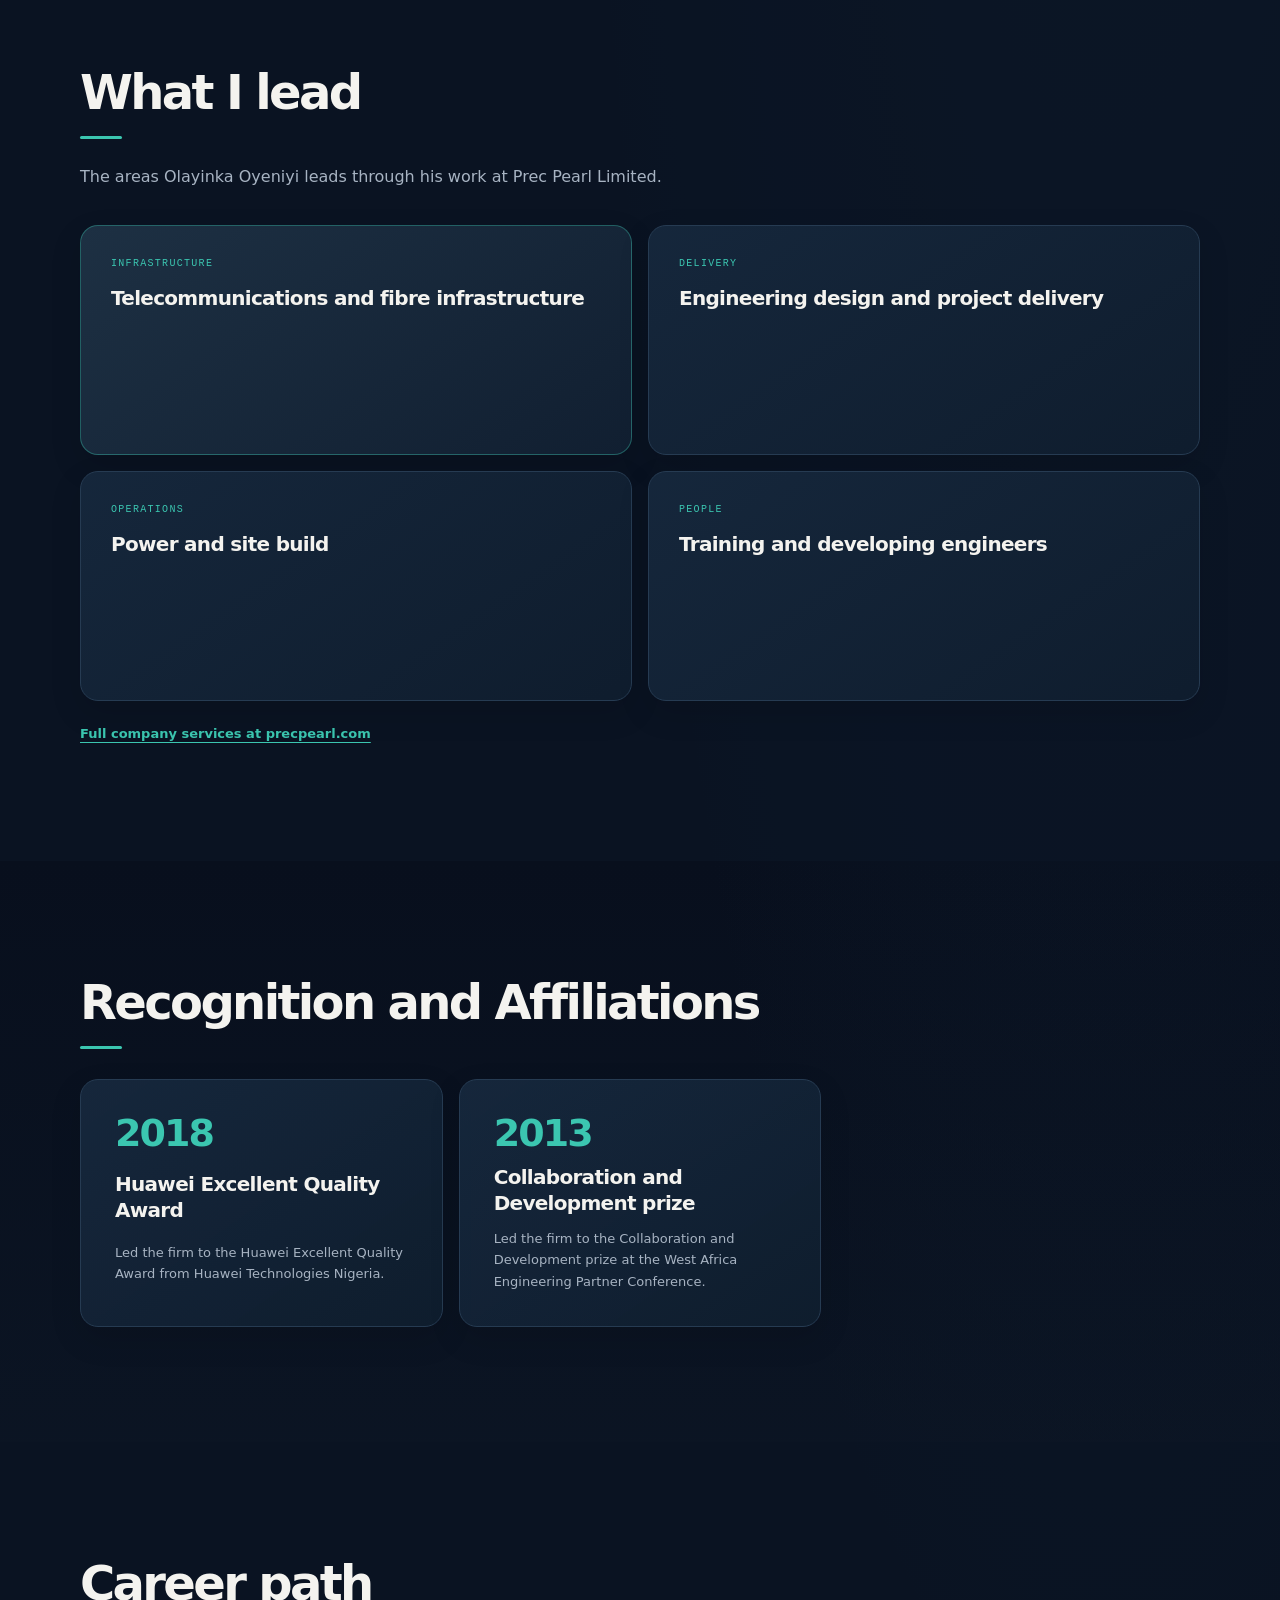
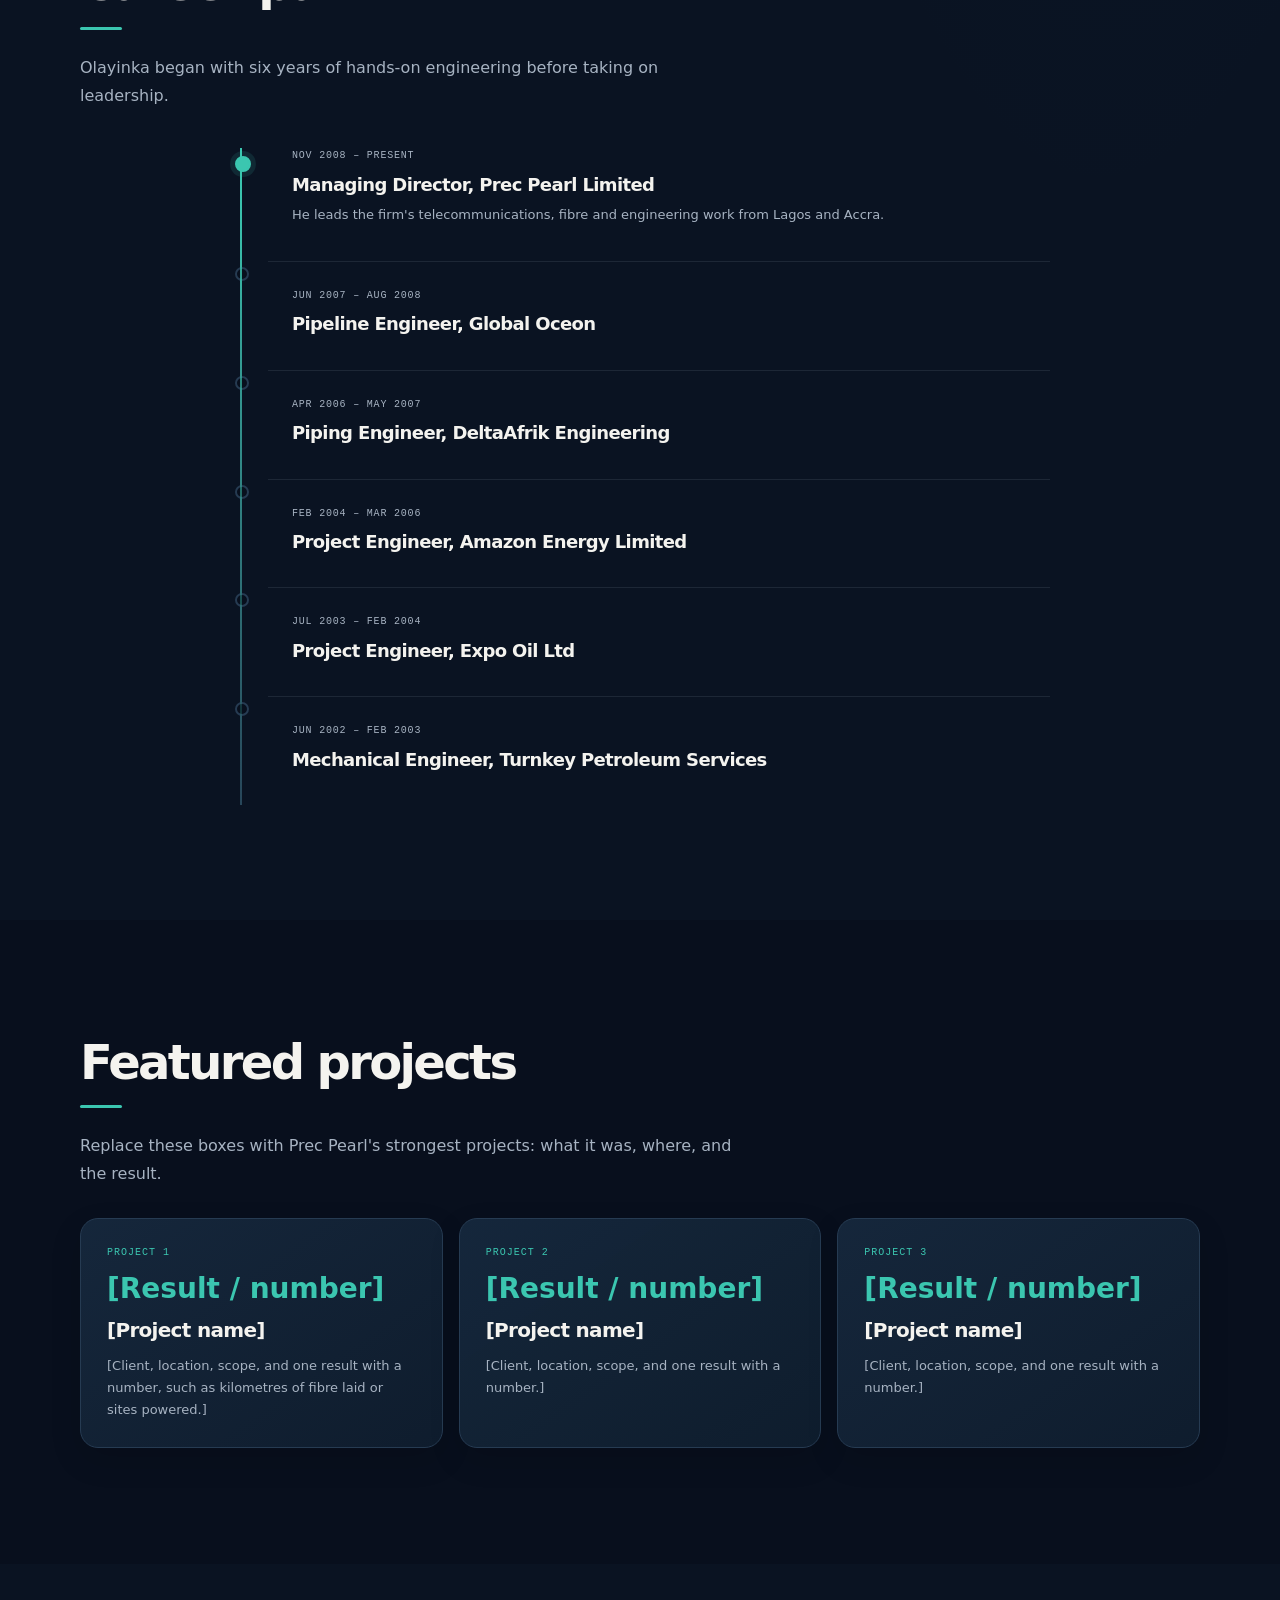
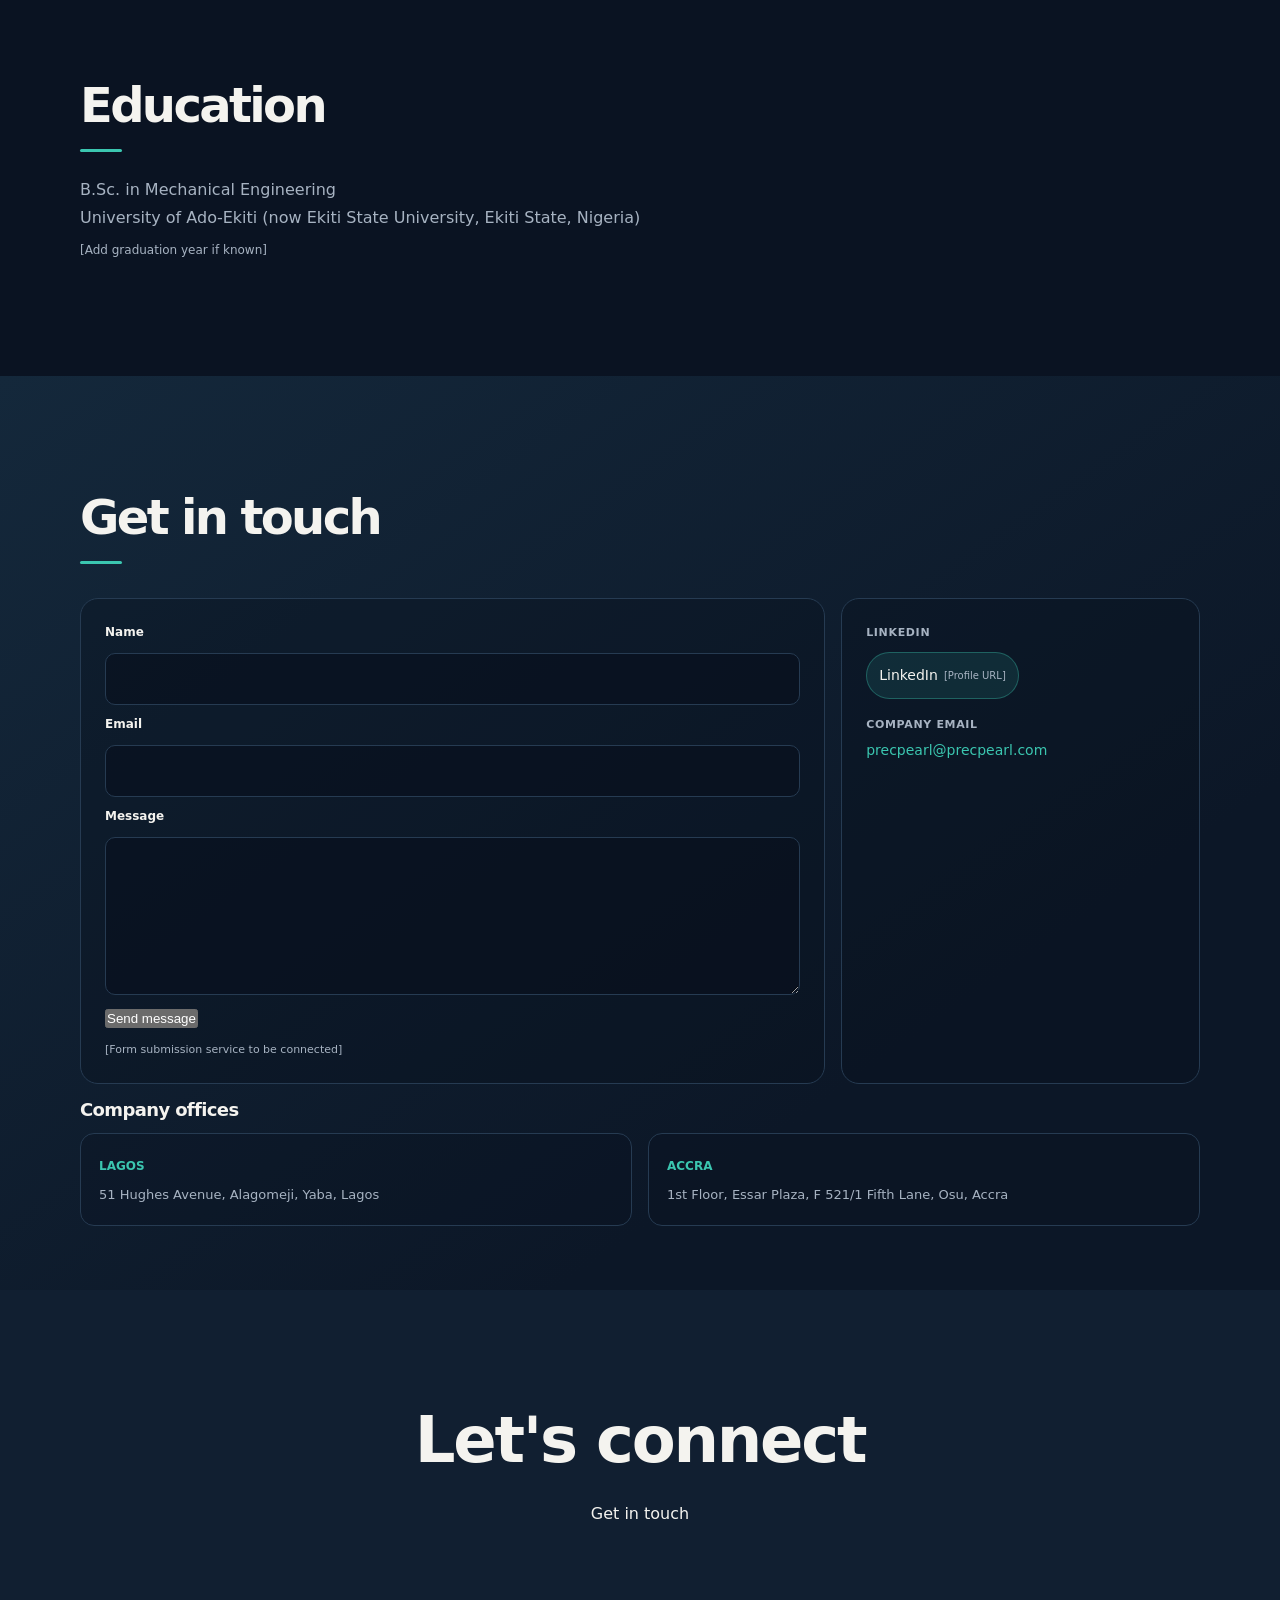
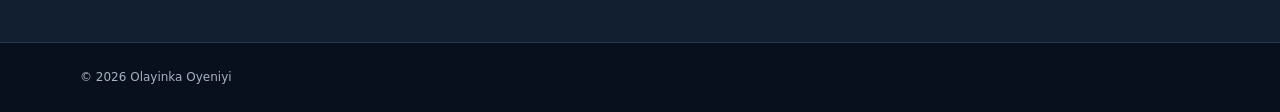
==== commit 49053a69: "Remove unprovided recognition placeholders Co-authored-by: Copilot <223556219+Copilot@users.noreply." ====
--- a/index.html
+++ b/index.html
@@ -170,21 +170,6 @@
 <h3>Collaboration and Development prize</h3>
 <p>Led the firm to the Collaboration and Development prize at the West Africa Engineering Partner Conference.</p>
 </article>
-<article class="award-card placeholder">
-<span class="award-year">[Membership]</span>
-<h3>Professional memberships</h3>
-<p>[COREN, NSE or other affiliations]</p>
-</article>
-<article class="award-card placeholder">
-<span class="award-year">[Speaking]</span>
-<h3>Speaking engagements</h3>
-<p>[Add engagements and events]</p>
-</article>
-<article class="award-card placeholder">
-<span class="award-year">[Mentorship]</span>
-<h3>Mentorship</h3>
-<p>[Add mentoring programmes or organisations]</p>
-</article>
 </div>
 </div>
 </section>
--- a/css/_polish.css
+++ b/css/_polish.css
@@ -631,12 +631,13 @@
     width: min(100% - 40px, 620px);
     min-height: 0;
     grid-template-columns: 1fr;
-    gap: 34px;
+    gap: 48px;
     padding: 58px 0 48px;
   }
+  .hero-copy { order: 1 }
   .hero-name { font-size: clamp(3.4rem, 13vw, 5.4rem) }
-  .hero-actions { display: flex; align-items: stretch; flex-direction: column }
-  .hero-portrait { width: min(78%, 360px); justify-self: center; aspect-ratio: 5 / 4; border-radius: 28px }
+  .hero-actions { display: flex; align-items: stretch; flex-direction: column; margin-bottom: 8px }
+  .hero-portrait { order: 2; width: min(78%, 360px); justify-self: center; aspect-ratio: 5 / 4; border-radius: 28px; margin-top: 8px }
   .hero-portrait img { object-position: center 24% }
   .section-container { width: min(100% - 40px, 620px) }
   .figures-grid { grid-template-columns: repeat(2, minmax(0, 1fr)); gap: 0; padding: 14px 0 }
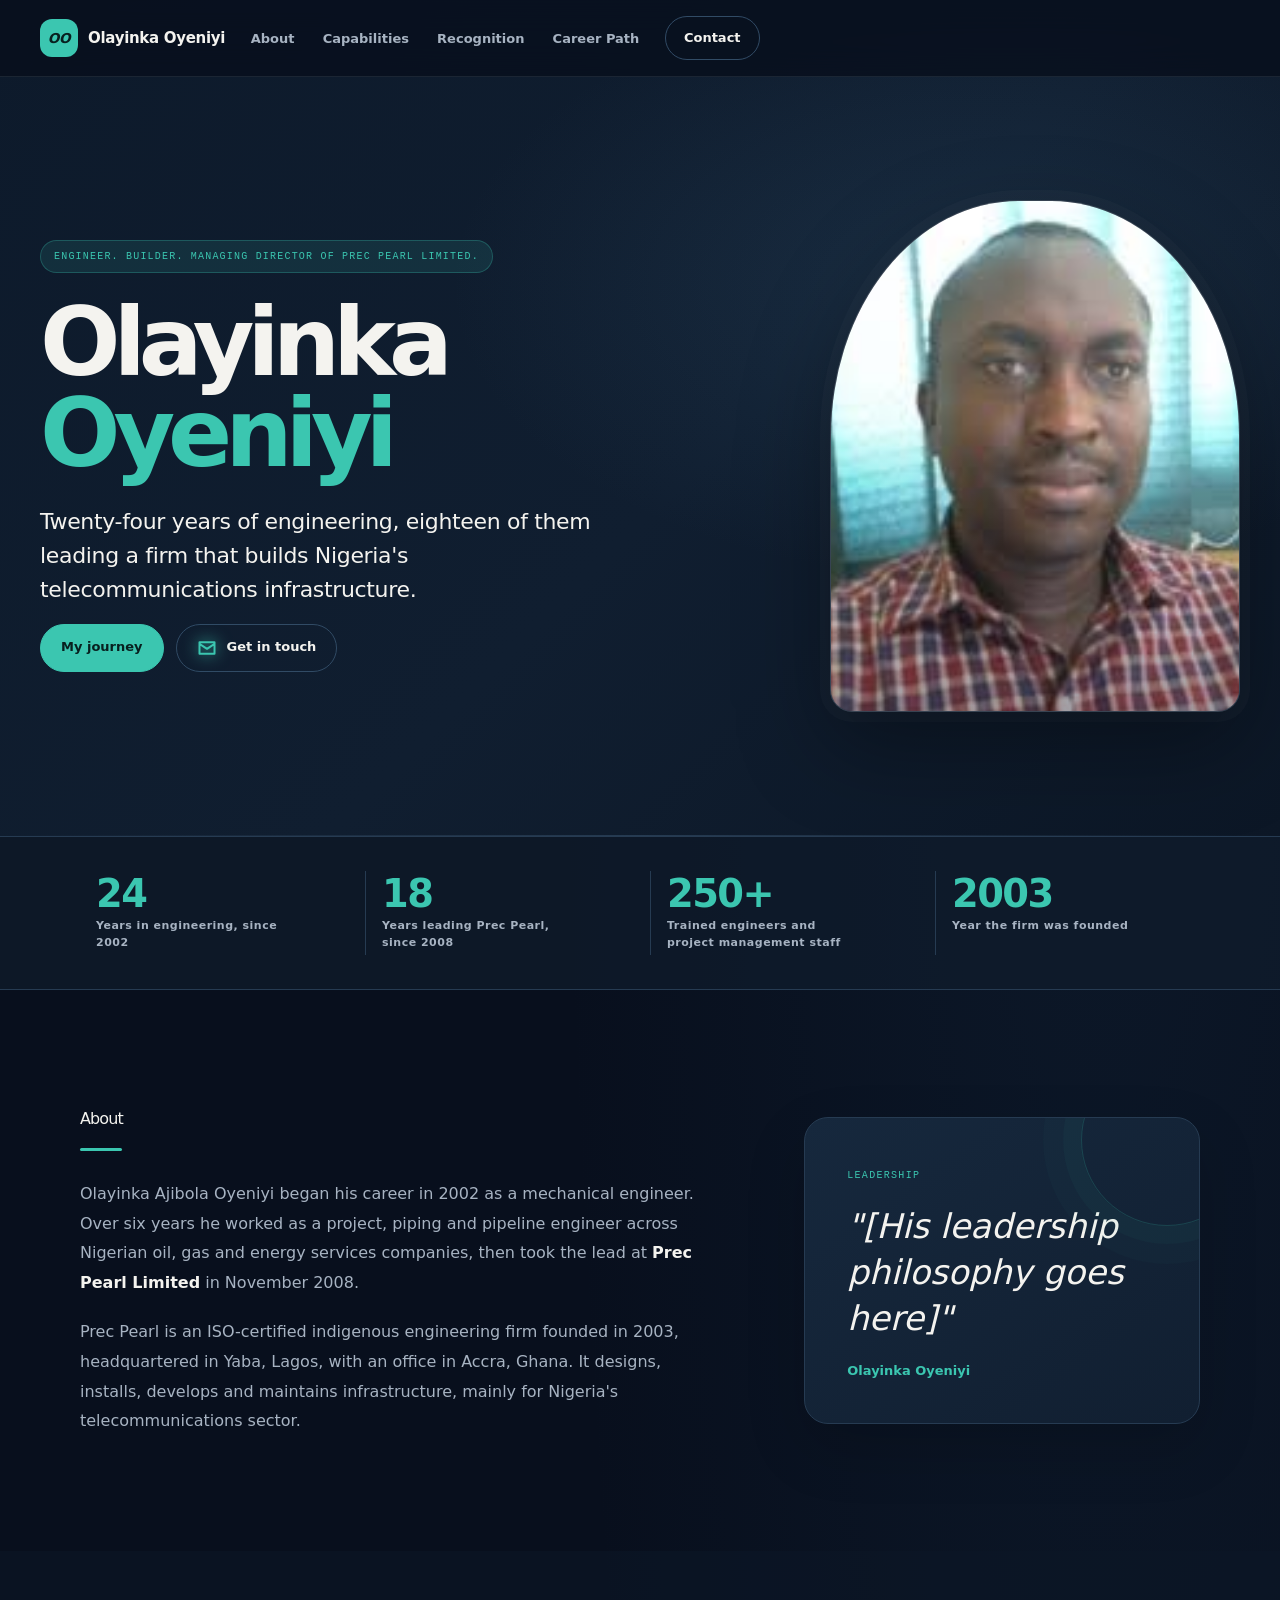
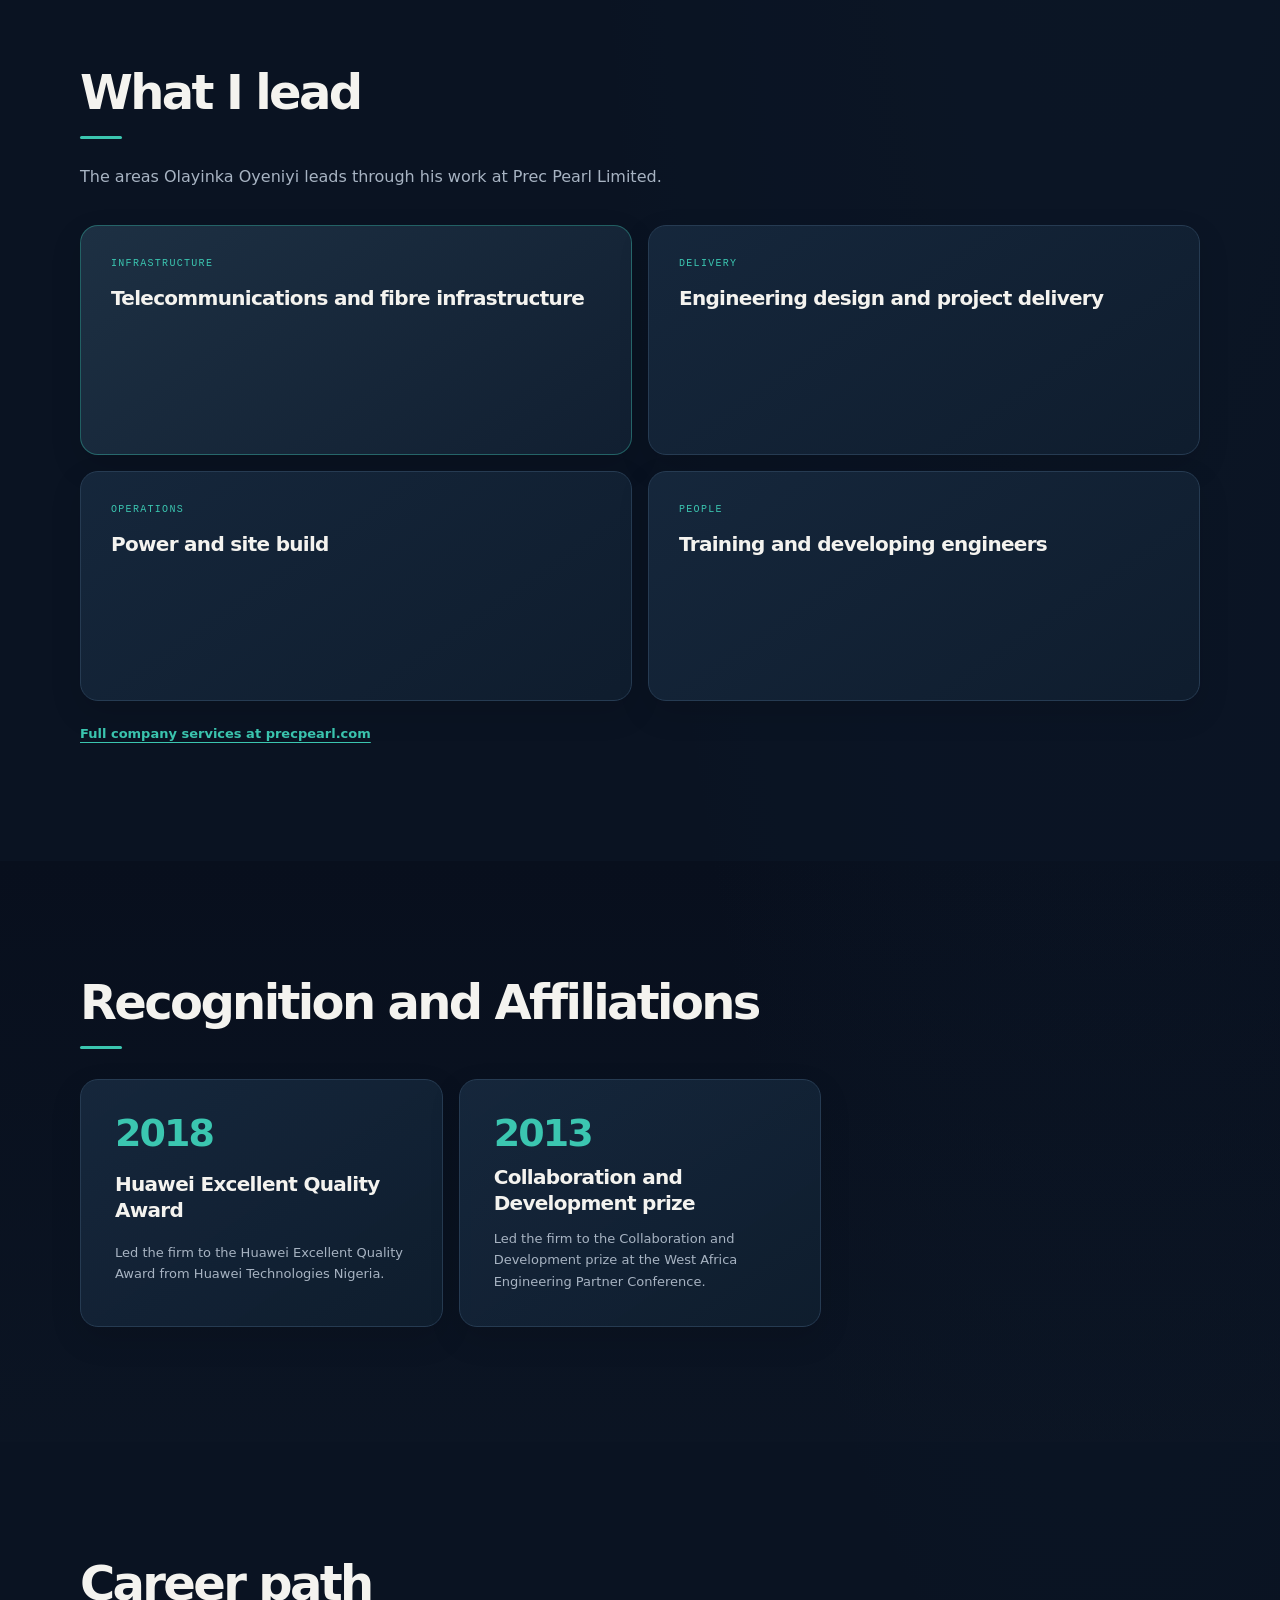
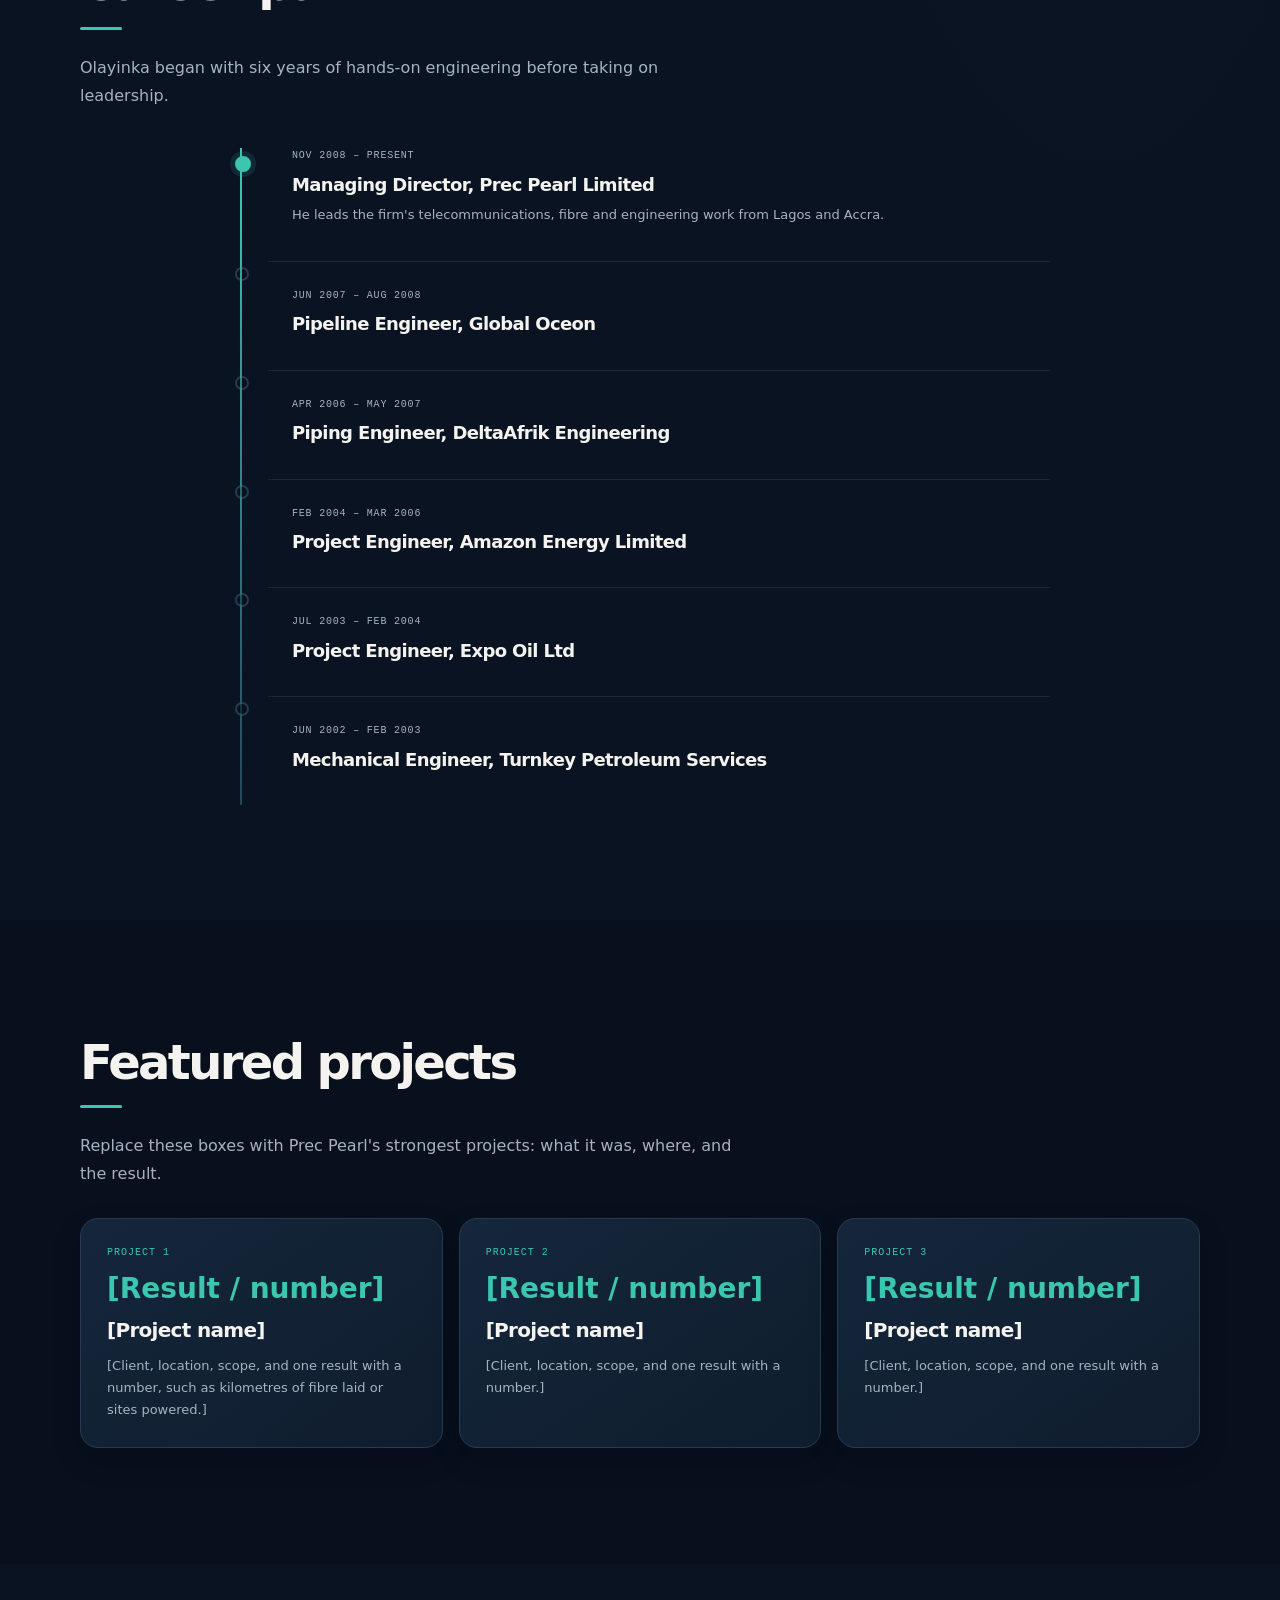
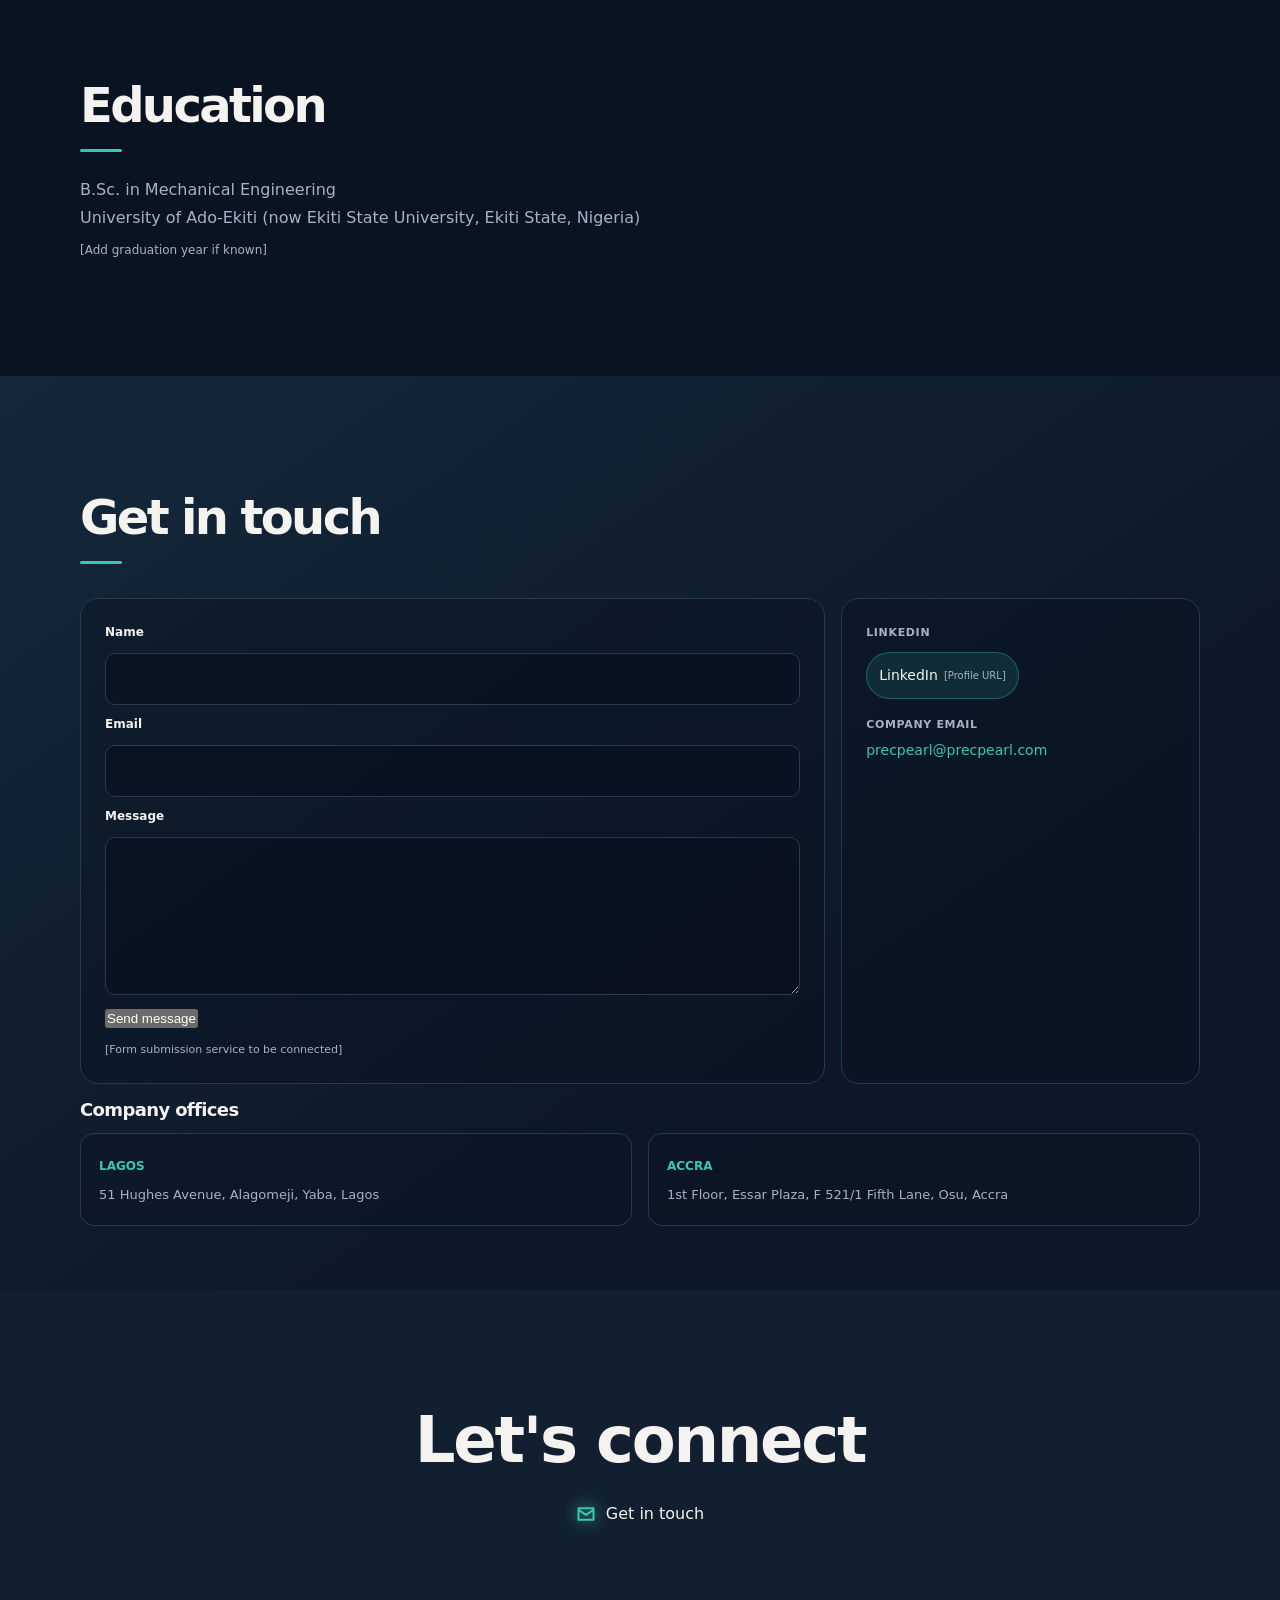
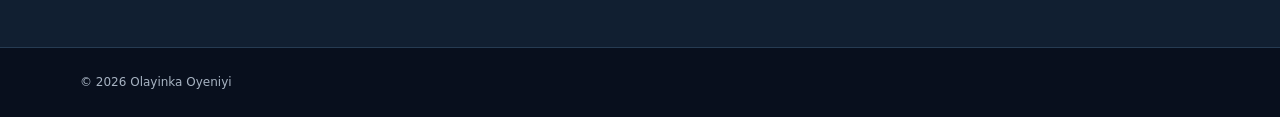
==== commit 7d95acbe: "Add glowing contact button icon Co-authored-by: Copilot <223556219+Copilot@users.noreply.github.com>" ====
--- a/index.html
+++ b/index.html
@@ -76,7 +76,7 @@
 </p>
 <div class="hero-actions">
 <a class="btn-action primary" href="#career">My journey</a>
-<a class="btn-action secondary" href="#contact">Get in touch</a>
+<a class="btn-action secondary glowing-contact" href="#contact"><svg class="glowing-icon" aria-hidden="true" viewBox="0 0 24 24"><path d="M3 5h18v14H3zM3 7l9 6 9-6"/></svg><span>Get in touch</span></a>
 </div>
 </div>
 <div class="hero-portrait">
@@ -277,7 +277,7 @@
 <section class="section closing-cta" aria-labelledby="closing-cta-heading">
 <div class="section-container">
 <h2 id="closing-cta-heading">Let's connect</h2>
-<a class="btn-primary" href="#contact">Get in touch</a>
+<a class="btn-primary glowing-contact" href="#contact"><svg class="glowing-icon" aria-hidden="true" viewBox="0 0 24 24"><path d="M3 5h18v14H3zM3 7l9 6 9-6"/></svg><span>Get in touch</span></a>
 </div>
 </section>
 
--- a/css/_polish.css
+++ b/css/_polish.css
@@ -507,6 +507,26 @@
 .closing-cta { text-align: center; background: var(--panel) }
 .closing-cta h2 { margin-bottom: 24px; font-family: var(--font-display); font-size: clamp(36px, 6vw, 64px) }
 .closing-cta .btn-primary { display: inline-flex }
+.glowing-contact {
+  align-items: center;
+  gap: 10px;
+}
+.glowing-icon {
+  width: 20px;
+  height: 20px;
+  flex: 0 0 20px;
+  fill: none;
+  stroke: currentColor;
+  stroke-width: 2.4;
+  stroke-linecap: round;
+  stroke-linejoin: round;
+  filter: drop-shadow(0 0 7px rgba(59, 198, 176, .95));
+}
+.btn-primary.glowing-contact .glowing-icon,
+.btn-action.glowing-contact .glowing-icon {
+  color: var(--accent);
+  filter: drop-shadow(0 0 8px rgba(59, 198, 176, 1));
+}
 .site-footer { border-top: 1px solid var(--line); padding: 24px 0; color: var(--muted); font-size: 12px }
 .contact-card h3 { margin-bottom: 14px; font-size: 18px; font-weight: 700 }
 .contact-card p, .contact-details p { color: var(--muted); font-size: 13px; line-height: 1.75 }
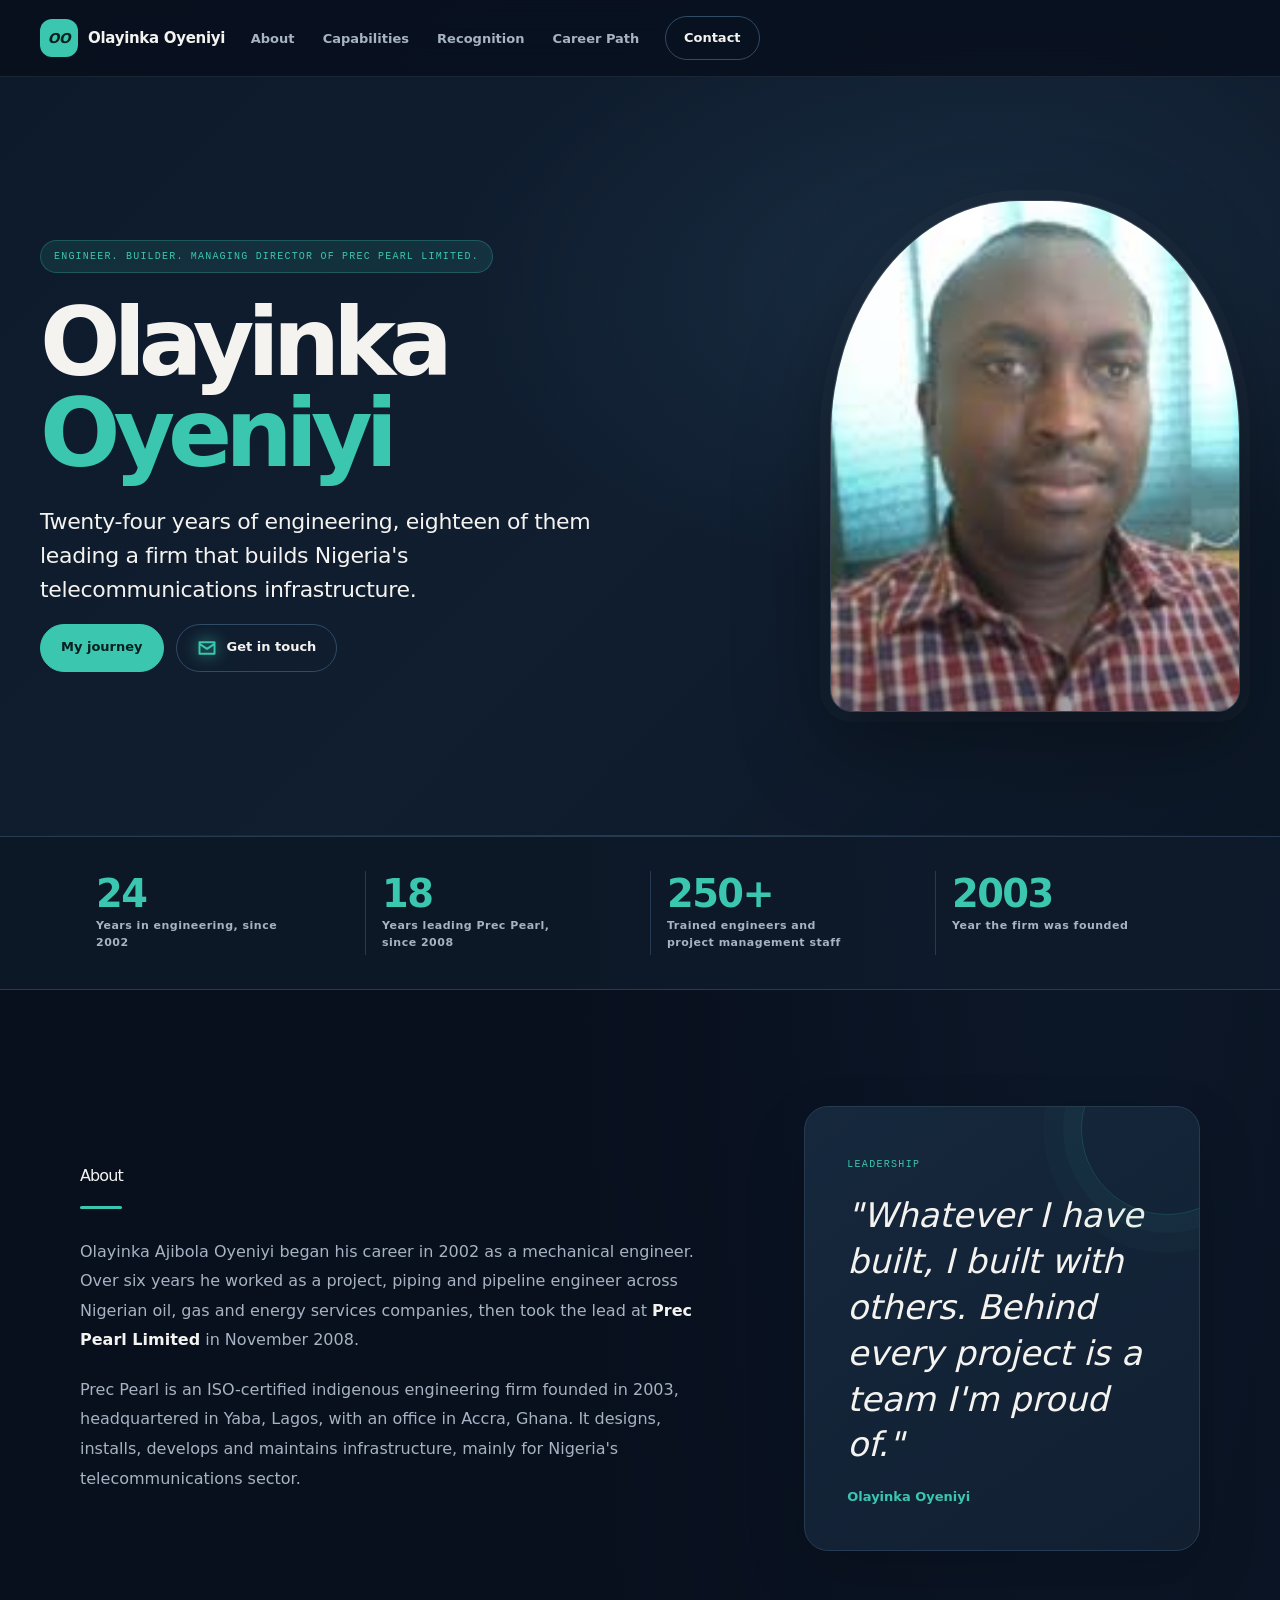
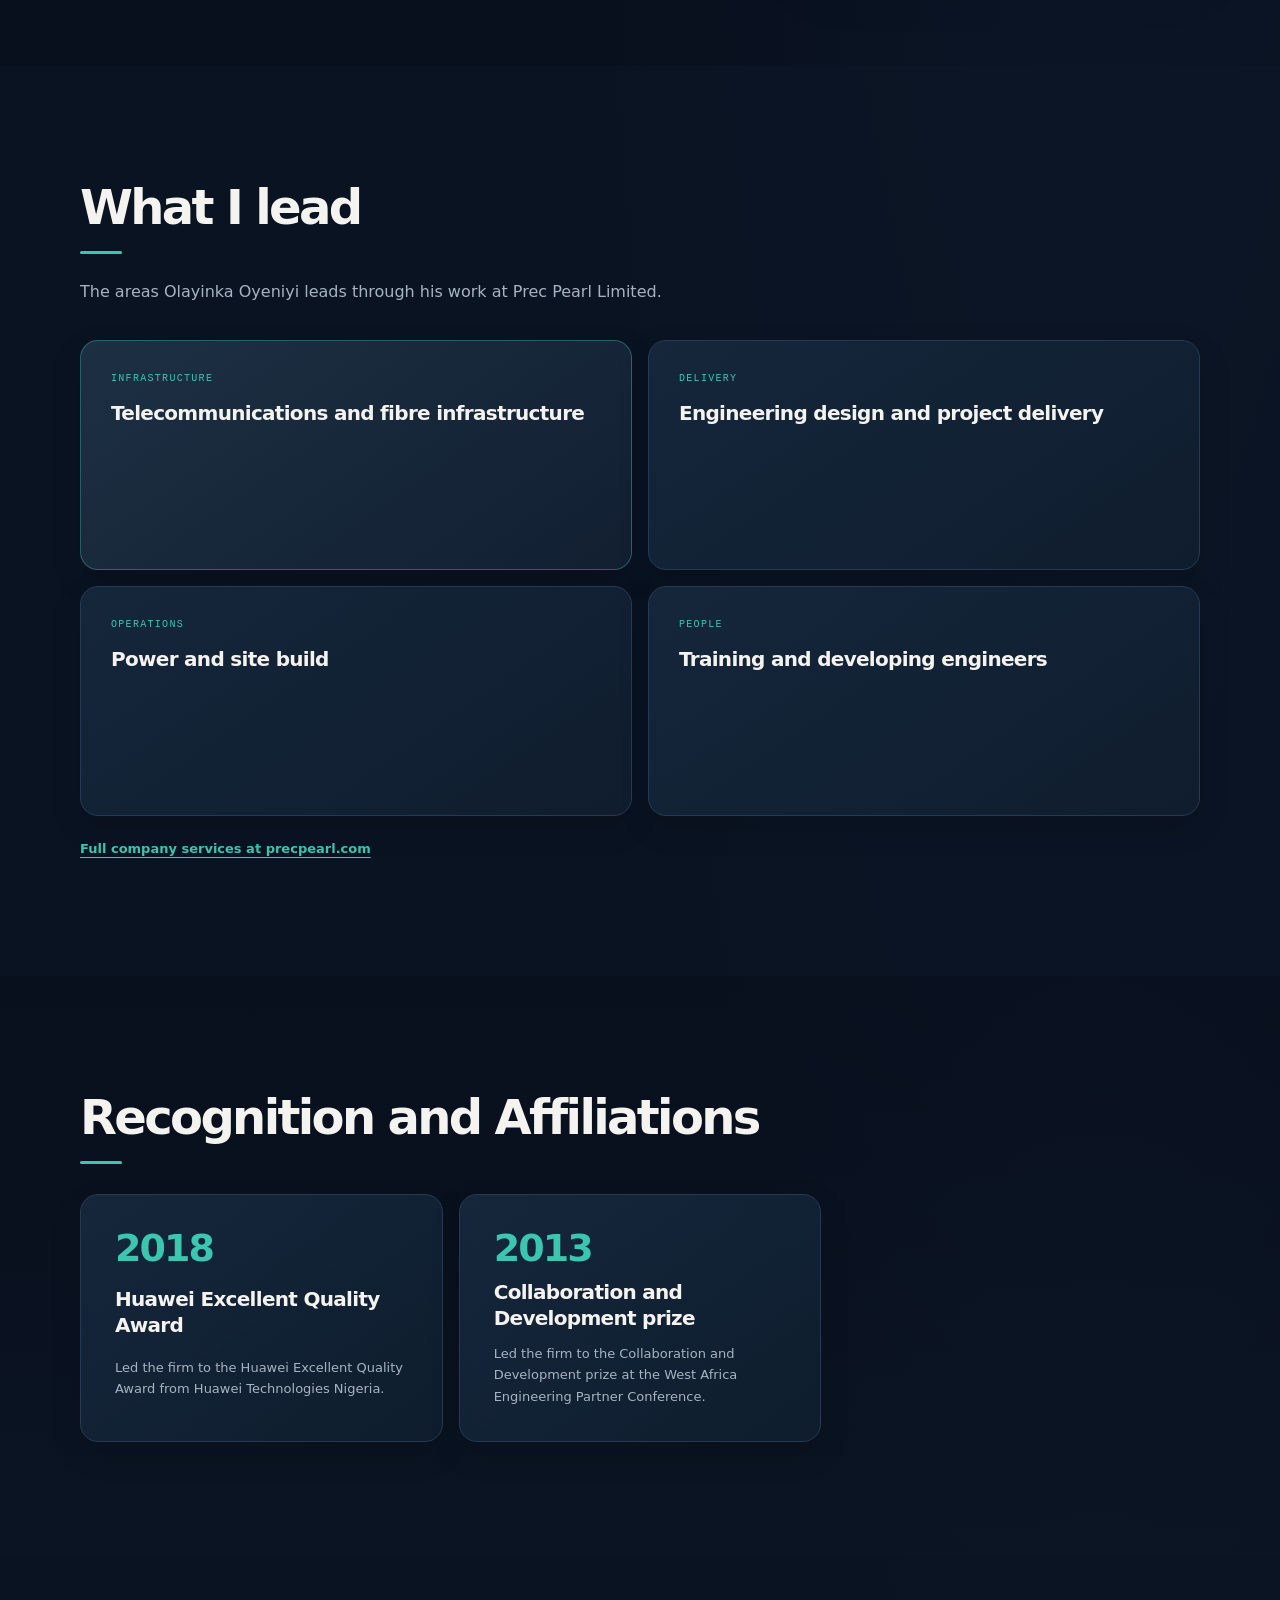
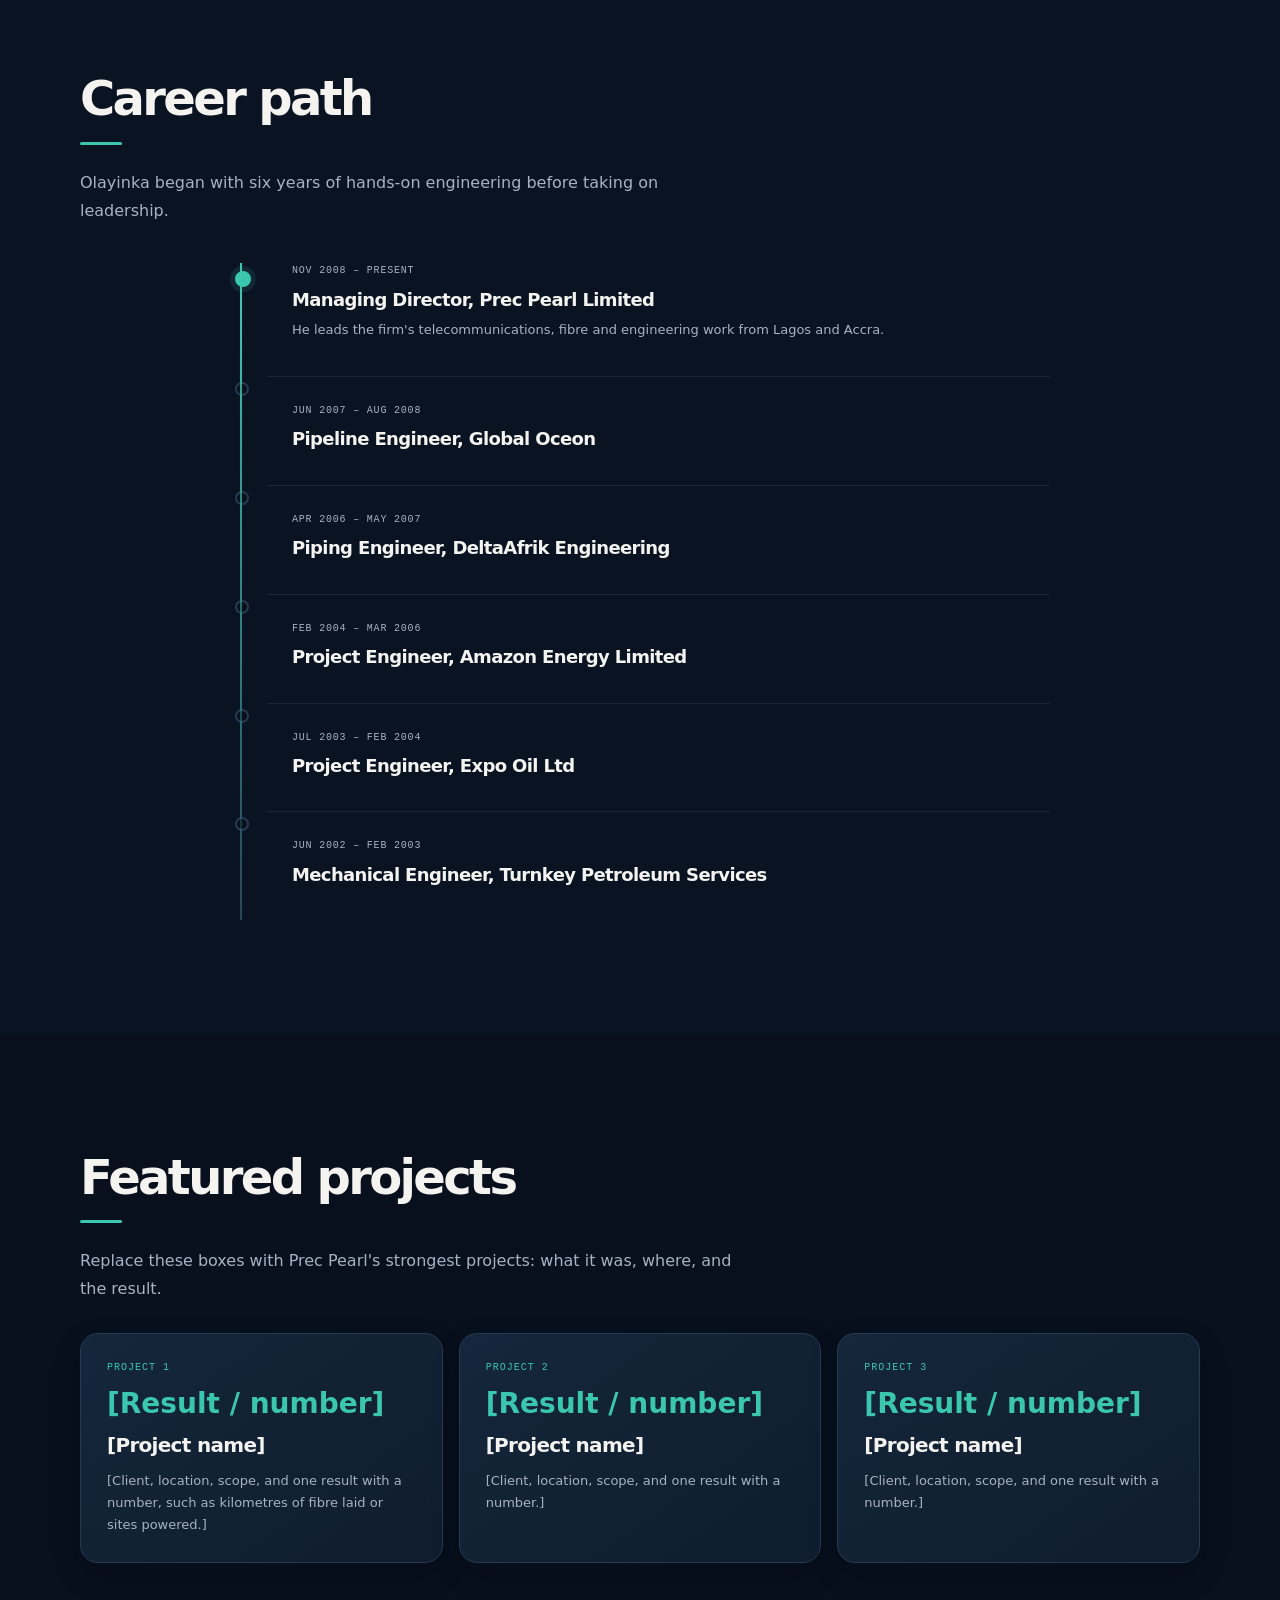
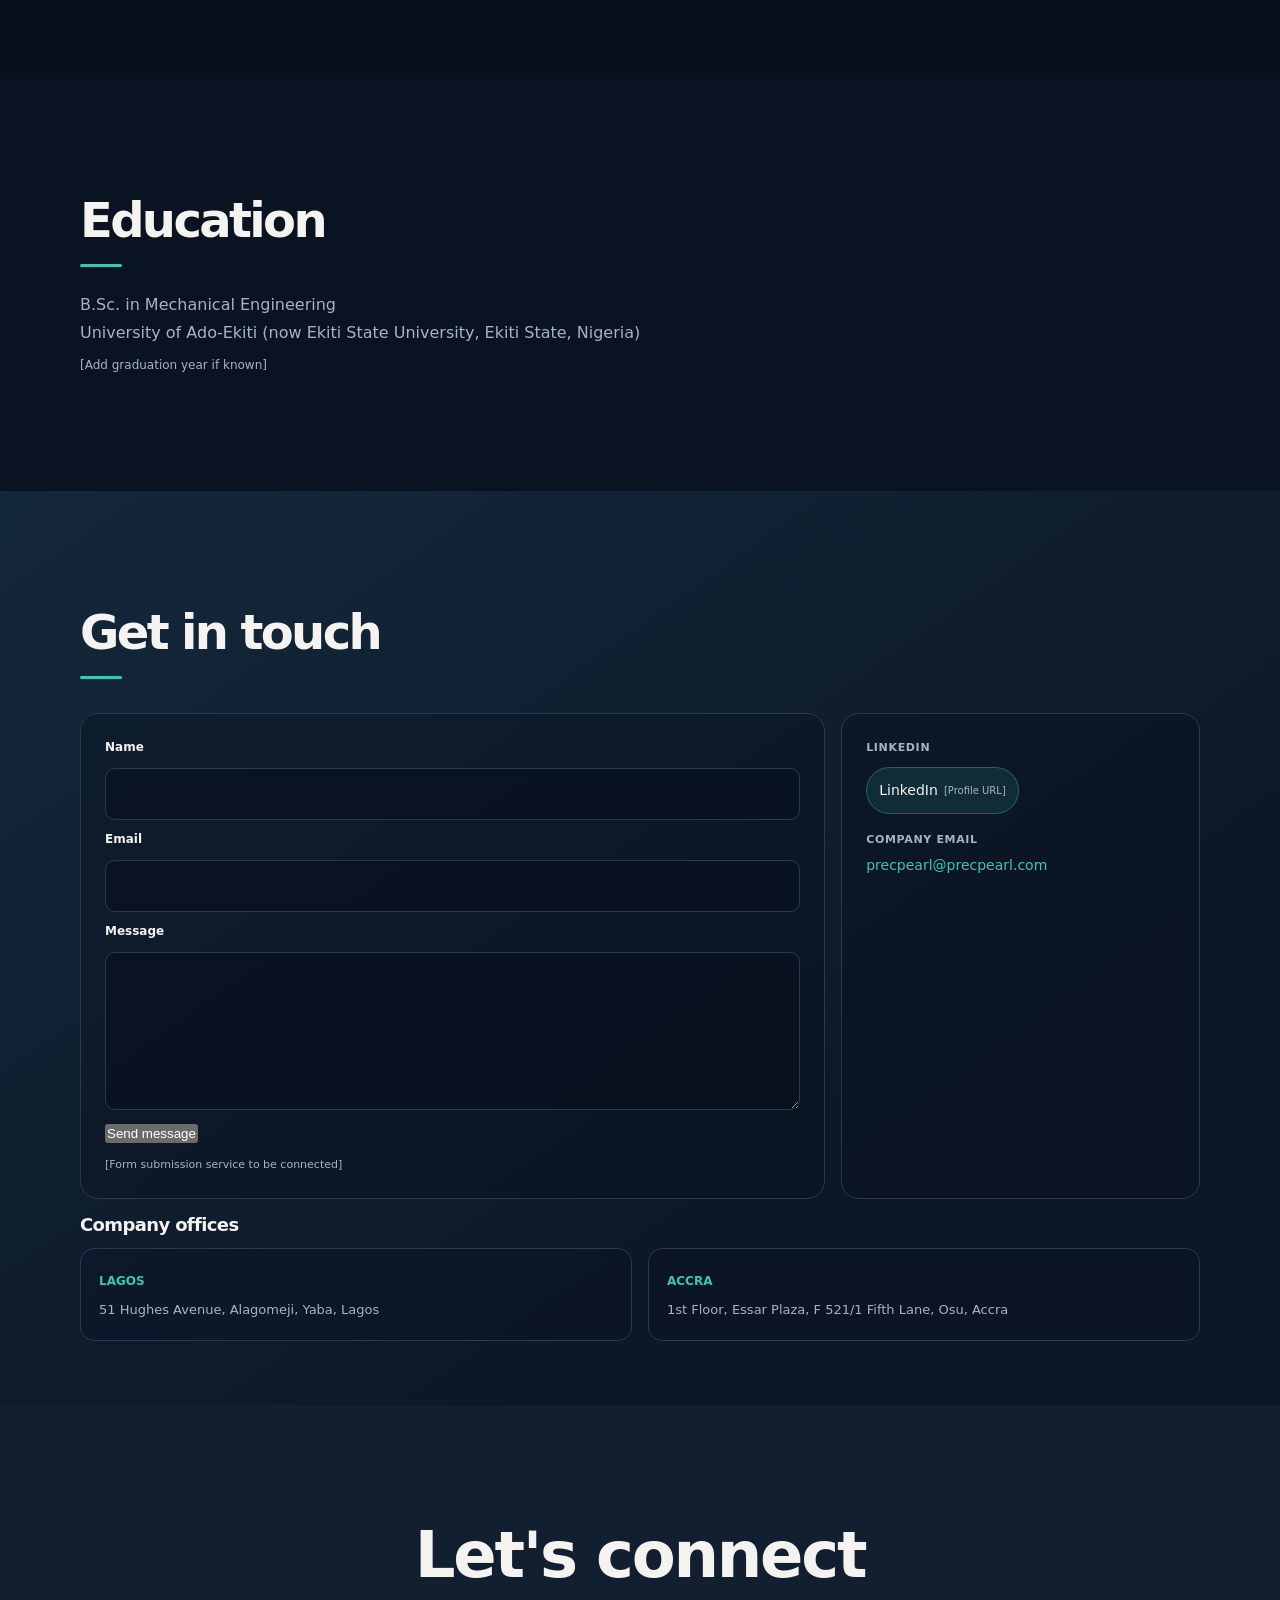
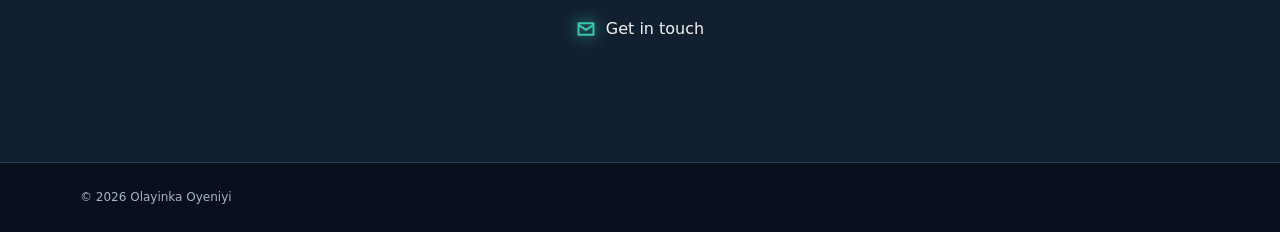
==== commit 8b8fdf4b: "Update leadership philosophy quote Co-authored-by: Copilot <223556219+Copilot@users.noreply.github.c" ====
--- a/index.html
+++ b/index.html
@@ -121,7 +121,7 @@
 <aside class="about-highlight leadership-quote">
 <span class="highlight-label">Leadership</span>
 <blockquote>
-<p>"[His leadership philosophy goes here]"</p>
+<p>"Whatever I have built, I built with others. Behind every project is a team I'm proud of."</p>
 <cite>Olayinka Oyeniyi</cite>
 </blockquote>
 </aside>
--- a/css/_polish.css
+++ b/css/_polish.css
@@ -650,14 +650,18 @@
   .hero-container {
     width: min(100% - 40px, 620px);
     min-height: 0;
-    grid-template-columns: 1fr;
-    gap: 48px;
+    display: flex;
+    flex-direction: column;
+    gap: 20px;
     padding: 58px 0 48px;
   }
-  .hero-copy { order: 1 }
+  .hero-copy { display: contents }
+  .hero-badge { order: 1 }
+  .hero-name { order: 2 }
+  .hero-statement { order: 3 }
   .hero-name { font-size: clamp(3.4rem, 13vw, 5.4rem) }
-  .hero-actions { display: flex; align-items: stretch; flex-direction: column; margin-bottom: 8px }
-  .hero-portrait { order: 2; width: min(78%, 360px); justify-self: center; aspect-ratio: 5 / 4; border-radius: 28px; margin-top: 8px }
+  .hero-portrait { order: 4; width: min(78%, 360px); align-self: center; aspect-ratio: 5 / 4; border-radius: 28px; margin: 14px 0 8px }
+  .hero-actions { order: 5; display: flex; align-items: stretch; flex-direction: column; width: 100%; margin-top: 4px }
   .hero-portrait img { object-position: center 24% }
   .section-container { width: min(100% - 40px, 620px) }
   .figures-grid { grid-template-columns: repeat(2, minmax(0, 1fr)); gap: 0; padding: 14px 0 }
